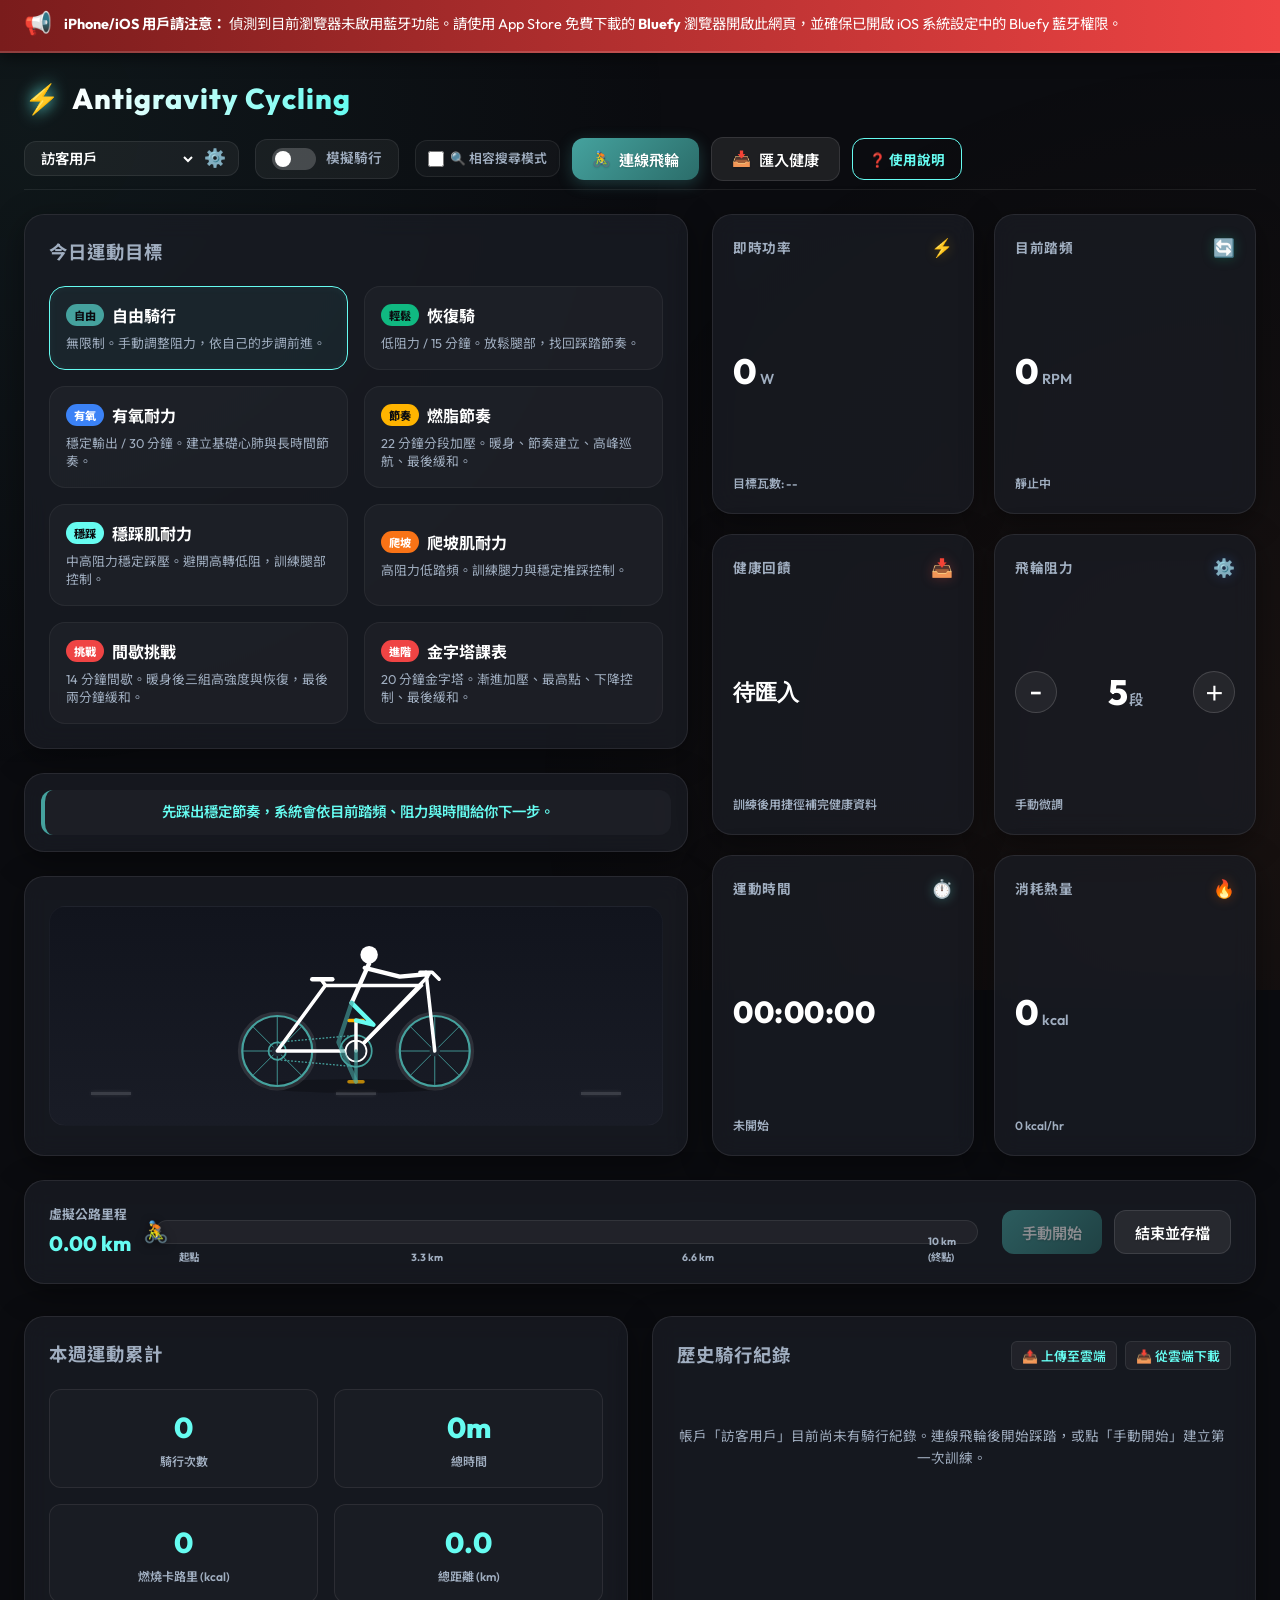
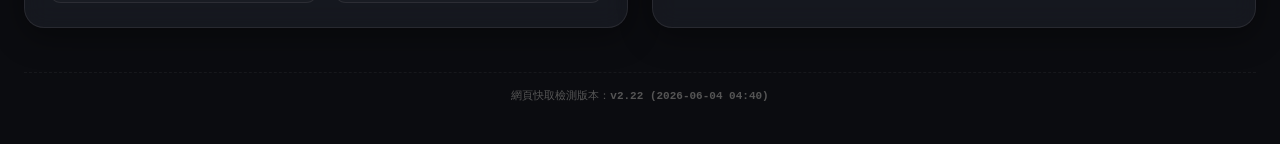
==== index.html @ 82378543 "Improve ride layout and modal navigation" ====
<!DOCTYPE html>
<html lang="zh-TW">
<head>
  <meta charset="UTF-8">
  <meta name="viewport" content="width=device-width, initial-scale=1.0, viewport-fit=cover">
  <title>飛輪騎行訓練儀表板</title>
  <link rel="stylesheet" href="style.css?v=2.22">
  <!-- 載入 Google Fonts 設計字型 -->
  <link rel="preconnect" href="https://fonts.googleapis.com">
  <link rel="preconnect" href="https://fonts.gstatic.com" crossorigin>
  <link href="https://fonts.googleapis.com/css2?family=Outfit:wght@300;400;600;800&family=Noto+Sans+TC:wght@300;400;700;900&display=swap" rel="stylesheet">
</head>
<body>
  <!-- iOS / 非藍牙環境專屬提示橫幅 -->
  <div id="bluetooth-warning-banner" class="warning-banner hidden">
    <span class="warning-icon">📢</span>
    <div class="warning-text">
      <strong>iPhone/iOS 用戶請注意：</strong> 偵測到目前瀏覽器未啟用藍牙功能。請使用 App Store 免費下載的 <strong>Bluefy</strong> 瀏覽器開啟此網頁，並確保已開啟 iOS 系統設定中的 Bluefy 藍牙權限。
    </div>
  </div>

  <div class="app-container">
    <!-- 頂部標頭 -->
    <header class="app-header">
      <div class="brand">
        <span class="logo-icon">⚡</span>
        <h1>Antigravity Cycling</h1>
      </div>

      <!-- 使用者選擇與連線控制 -->
      <div class="controls-panel">
        <!-- 多使用者選單 -->
        <div class="user-switcher-container">
          <select id="user-select" class="select-input">
            <!-- 由 JS 動態渲染 -->
          </select>
          <button id="btn-edit-profile" class="btn-icon-only" title="編輯個人檔案">⚙️</button>
        </div>

        <!-- 模擬器切換開關 -->
        <div class="toggle-container">
          <label class="switch">
            <input type="checkbox" id="demo-mode-toggle">
            <span class="slider round"></span>
          </label>
          <span class="toggle-label">模擬騎行</span>
        </div>

        <!-- 藍牙連線按鈕與相容模式 -->
        <div class="connection-group">
          <!-- 相容搜尋模式核取框 -->
          <div class="compat-toggle-container">
            <input type="checkbox" id="compat-mode-checkbox">
            <label for="compat-mode-checkbox" class="compat-label-text" title="若找不到飛輪，請勾選此項以搜尋所有藍牙裝置">🔍 相容搜尋模式</label>
          </div>

          <button id="btn-connect-bike" class="btn btn-primary">
            <span class="btn-icon">🚴</span>
            <span id="bike-conn-text">連線飛輪</span>
          </button>
          <button id="btn-health-import" class="btn btn-secondary">
            <span class="btn-icon">📥</span>
            <span id="health-import-text">匯入健康</span>
          </button>
          <button id="btn-help-guide" class="btn-icon-only-btn" title="飛輪連線與健康匯入說明">❓ 使用說明</button>
        </div>
      </div>
    </header>

    <!-- 主體內容區 (格狀版面) -->
    <main class="app-main">
      <!-- 左側：目標模式與視覺化 -->
      <section class="left-section">
        <!-- 運動目標/強度選擇 -->
        <div class="card workout-card">
          <h2 class="card-title">今日運動目標</h2>
          <div class="workout-options">
            <button class="workout-btn active" id="mode-free" data-mode="free">
              <div class="mode-header">
                <span class="mode-badge badge-free">自由</span>
                <h3>自由騎行</h3>
              </div>
              <p>無限制。手動調整阻力，依自己的步調前進。</p>
            </button>

            <button class="workout-btn" id="mode-recovery" data-mode="recovery">
              <div class="mode-header">
                <span class="mode-badge badge-easy">輕鬆</span>
                <h3>恢復騎</h3>
              </div>
              <p>低阻力 / 15 分鐘。放鬆腿部，找回踩踏節奏。</p>
            </button>

            <button class="workout-btn" id="mode-endurance" data-mode="endurance">
              <div class="mode-header">
                <span class="mode-badge badge-moderate">有氧</span>
                <h3>有氧耐力</h3>
              </div>
              <p>穩定輸出 / 30 分鐘。建立基礎心肺與長時間節奏。</p>
            </button>

            <button class="workout-btn hidden" id="mode-personalized" data-mode="personalized">
              <div class="mode-header">
                <span class="mode-badge badge-personal">建議</span>
                <h3>下次訓練</h3>
              </div>
              <p id="personalized-mode-desc">健康資料匯入後自動產生。</p>
            </button>

            <button class="workout-btn" id="mode-tempo" data-mode="tempo">
              <div class="mode-header">
                <span class="mode-badge badge-tempo">節奏</span>
                <h3>燃脂節奏</h3>
              </div>
              <p>22 分鐘分段加壓。暖身、節奏建立、高峰巡航、最後緩和。</p>
            </button>

            <button class="workout-btn" id="mode-cadence" data-mode="cadence">
              <div class="mode-header">
                <span class="mode-badge badge-spin">穩踩</span>
                <h3>穩踩肌耐力</h3>
              </div>
              <p>中高阻力穩定踩壓。避開高轉低阻，訓練腿部控制。</p>
            </button>

            <button class="workout-btn" id="mode-climb" data-mode="climb">
              <div class="mode-header">
                <span class="mode-badge badge-climb">爬坡</span>
                <h3>爬坡肌耐力</h3>
              </div>
              <p>高阻力低踏頻。訓練腿力與穩定推踩控制。</p>
            </button>

            <button class="workout-btn" id="mode-interval" data-mode="interval">
              <div class="mode-header">
                <span class="mode-badge badge-hard">挑戰</span>
                <h3>間歇挑戰</h3>
              </div>
              <p>14 分鐘間歇。暖身後三組高強度與恢復，最後兩分鐘緩和。</p>
            </button>

            <button class="workout-btn" id="mode-pyramid" data-mode="pyramid">
              <div class="mode-header">
                <span class="mode-badge badge-hard">進階</span>
                <h3>金字塔課表</h3>
              </div>
              <p>20 分鐘金字塔。漸進加壓、最高點、下降控制、最後緩和。</p>
            </button>
          </div>

          <!-- 分段課表計時面板 (預設隱藏) -->
          <div id="interval-panel" class="interval-panel hidden">
            <div class="interval-status">
              <span class="interval-phase" id="interval-phase">熱身中</span>
              <span class="interval-timer" id="interval-timer">00:00</span>
            </div>
            <div class="progress-bar-container">
              <div class="progress-bar-fill" id="interval-progress"></div>
            </div>
            <div class="interval-next-tip" id="interval-next-tip">下一階段：高強度 (阻力第 10 段) 02:00 後開始</div>
          </div>
        </div>

        <!-- 騎行即時回饋 -->
        <div class="card feedback-card">
          <div class="ride-feedback" id="ride-feedback">
            先踩出穩定節奏，系統會依目前踏頻、阻力與時間給你下一步。
          </div>
        </div>

        <!-- 騎行狀態動畫視覺化 -->
        <div class="card visual-card">
          <div class="visualizer-container">
            <!-- 虛擬路段線條 (會滑動) -->
            <div class="scrolling-road-bg">
              <div class="road-line"></div>
              <div class="road-line"></div>
              <div class="road-line"></div>
              <div class="road-line"></div>
              <div class="road-line"></div>
            </div>

            <!-- 自行車動態 SVG -->
            <div class="cyclist-svg-wrapper">
              <svg viewBox="0 0 320 220" class="cyclist-svg">
                <!-- 自行車陰影 -->
                <ellipse cx="160" cy="190" rx="110" ry="8" fill="rgba(0,0,0,0.25)" />
                
                <!-- 車架細節與鏈條 -->
                <circle cx="70" cy="150" r="10" fill="none" stroke="#45A29E" stroke-width="2" />
                <circle cx="160" cy="150" r="18" fill="none" stroke="#45A29E" stroke-width="2" />
                <line x1="70" y1="140" x2="160" y2="132" stroke="#45A29E" stroke-width="1.5" stroke-dasharray="2,2" />
                <line x1="70" y1="160" x2="160" y2="168" stroke="#45A29E" stroke-width="1.5" stroke-dasharray="2,2" />
                
                <!-- 後輪 (Back Wheel) -->
                <g id="back-wheel" class="svg-wheel">
                  <circle cx="70" cy="150" r="42" fill="none" stroke="rgba(255,255,255,0.1)" stroke-width="6" />
                  <circle cx="70" cy="150" r="40" fill="none" stroke="#45A29E" stroke-width="2.5" />
                  <!-- 輪輻 -->
                  <line x1="70" y1="110" x2="70" y2="190" stroke="#45A29E" stroke-width="1" />
                  <line x1="30" y1="150" x2="110" y2="150" stroke="#45A29E" stroke-width="1" />
                  <line x1="41.7" y1="121.7" x2="98.3" y2="178.3" stroke="#45A29E" stroke-width="1" />
                  <line x1="41.7" y1="178.3" x2="98.3" y2="121.7" stroke="#45A29E" stroke-width="1" />
                  <circle cx="70" cy="150" r="6" fill="#1f2833" />
                </g>

                <!-- 前輪 (Front Wheel) -->
                <g id="front-wheel" class="svg-wheel">
                  <circle cx="250" cy="150" r="42" fill="none" stroke="rgba(255,255,255,0.1)" stroke-width="6" />
                  <circle cx="250" cy="150" r="40" fill="none" stroke="#45A29E" stroke-width="2.5" />
                  <!-- 輪輻 -->
                  <line x1="250" y1="110" x2="250" y2="190" stroke="#45A29E" stroke-width="1" />
                  <line x1="210" y1="150" x2="290" y2="150" stroke="#45A29E" stroke-width="1" />
                  <line x1="221.7" y1="121.7" x2="278.3" y2="178.3" stroke="#45A29E" stroke-width="1" />
                  <line x1="221.7" y1="178.3" x2="278.3" y2="121.7" stroke="#45A29E" stroke-width="1" />
                  <circle cx="250" cy="150" r="6" fill="#1f2833" />
                </g>

                <!-- 車架主體 (Tubes) -->
                <g stroke="#ffffff" stroke-width="4" stroke-linecap="round" stroke-linejoin="round" fill="none">
                  <path d="M 70,150 L 125,75 L 235,75 L 160,150 Z" />
                  <path d="M 125,75 L 120,68" />
                  <path d="M 160,150 L 242,65" />
                  <path d="M 250,150 L 240,60" />
                  <path d="M 233,60 L 247,60 L 255,68" />
                </g>
                <path d="M 110,68 L 133,68" stroke="#ffffff" stroke-width="5" stroke-linecap="round" fill="none" />

                <!-- 曲柄與踏板 (Crank & Pedals) -->
                <g id="crankset">
                  <circle cx="160" cy="150" r="12" fill="#1f2833" stroke="#ffffff" stroke-width="2" />
                  <line x1="160" y1="150" x2="160" y2="115" stroke="#ffffff" stroke-width="4" stroke-linecap="round" />
                  <line x1="152" y1="115" x2="168" y2="115" stroke="#ffb400" stroke-width="4" stroke-linecap="round" />
                  <line x1="160" y1="150" x2="160" y2="185" stroke="#45A29E" stroke-width="4" stroke-linecap="round" opacity="0.7" />
                  <line x1="152" y1="185" x2="168" y2="185" stroke="#ffb400" stroke-width="4" stroke-linecap="round" opacity="0.7" />
                </g>

                <!-- 騎乘者骨架 -->
                <g id="cyclist-body" stroke="#ffffff" stroke-width="5" stroke-linecap="round" stroke-linejoin="round" fill="none">
                  <circle cx="175" cy="40" r="10" fill="#ffffff" stroke="none" />
                  <path d="M 175,50 L 155,95" />
                  <path d="M 170,55 L 210,65 L 243,62" />
                  <path id="leg-right" d="M 155,95 L 180,120 L 160,115" stroke="#66fcf1" />
                  <path id="leg-left" d="M 155,95 L 140,140 L 160,185" stroke="#45a29e" opacity="0.6" />
                </g>
              </svg>
            </div>
          </div>
        </div>
      </section>

      <!-- 右側：六宮格數據看版 -->
      <section class="right-section dashboard-grid">
        <!-- 功率 Card -->
        <div class="card metric-card" id="card-power">
          <div class="metric-header">
            <span class="metric-title">即時功率</span>
            <span class="metric-icon text-yellow">⚡</span>
          </div>
          <div class="metric-value-container">
            <span class="metric-value" id="val-power">0</span>
            <span class="metric-unit">W</span>
          </div>
          <div class="metric-footer">
            <span class="metric-trend" id="target-power-zone">目標瓦數: --</span>
          </div>
        </div>

        <!-- 踏頻 Card -->
        <div class="card metric-card" id="card-cadence">
          <div class="metric-header">
            <span class="metric-title">目前踏頻</span>
            <span class="metric-icon text-green">🔄</span>
          </div>
          <div class="metric-value-container">
            <span class="metric-value" id="val-cadence">0</span>
            <span class="metric-unit">RPM</span>
          </div>
          <div class="metric-footer">
            <span class="metric-trend" id="cadence-status">靜止中</span>
          </div>
        </div>

        <!-- 健康匯入 Card -->
        <div class="card metric-card" id="card-hr">
          <div class="metric-header">
            <span class="metric-title">健康回饋</span>
            <span class="metric-icon text-red">📥</span>
          </div>
          <div class="metric-value-container">
            <span class="metric-value metric-value-compact" id="val-hr">待匯入</span>
            <span class="metric-unit"></span>
          </div>
          <div class="metric-footer">
            <span class="metric-trend" id="hr-zone">訓練後用捷徑補完健康資料</span>
          </div>
        </div>

        <!-- 阻力強度 Card -->
        <div class="card metric-card" id="card-resistance">
          <div class="metric-header">
            <span class="metric-title">飛輪阻力</span>
            <span class="metric-icon text-blue">⚙️</span>
          </div>
          <div class="metric-value-container resistance-control-layout">
            <button class="btn-adjust" id="btn-res-dec">−</button>
            <div class="res-display">
              <span class="metric-value" id="val-resistance">0</span>
              <span class="metric-unit">段</span>
            </div>
            <button class="btn-adjust" id="btn-res-inc">＋</button>
          </div>
          <div class="metric-footer">
            <span class="metric-trend" id="res-range">手動微調</span>
          </div>
        </div>

        <!-- 運動時間 Card -->
        <div class="card metric-card" id="card-time">
          <div class="metric-header">
            <span class="metric-title">運動時間</span>
            <span class="metric-icon text-teal">⏱️</span>
          </div>
          <div class="metric-value-container">
            <span class="metric-value text-timer" id="val-time">00:00:00</span>
          </div>
          <div class="metric-footer">
            <span class="metric-trend" id="val-state-text">未開始</span>
          </div>
        </div>

        <!-- 卡路里 Card -->
        <div class="card metric-card" id="card-calories">
          <div class="metric-header">
            <span class="metric-title">消耗熱量</span>
            <span class="metric-icon text-orange">🔥</span>
          </div>
          <div class="metric-value-container">
            <span class="metric-value" id="val-calories">0</span>
            <span class="metric-unit">kcal</span>
          </div>
          <div class="metric-footer">
            <span class="metric-trend" id="calorie-rate">0 kcal/hr</span>
          </div>
        </div>
      </section>
    </main>

    <!-- 底部：虛擬路段進度條 -->
    <footer class="app-footer card">
      <div class="footer-left">
        <span class="footer-title">虛擬公路里程</span>
        <div class="distance-badge"><span id="val-distance">0.00</span> km</div>
      </div>
      <div class="virtual-road-bar-container">
        <div class="virtual-road-fill" id="road-progress" style="width: 0%"></div>
        <div class="virtual-rider-avatar" id="road-avatar" style="left: 0%">🚴</div>
        <div class="milestone ms-start">起點</div>
        <div class="milestone ms-mid-1" style="left: 33%">3.3 km</div>
        <div class="milestone ms-mid-2" style="left: 66%">6.6 km</div>
        <div class="milestone ms-end">10 km (終點)</div>
      </div>
      <div class="footer-controls">
        <button id="btn-play-pause" class="btn btn-primary" disabled>手動開始</button>
        <button id="btn-reset" class="btn btn-secondary">結束並存檔</button>
      </div>
    </footer>

    <!-- 歷史紀錄與運動建議區塊 -->
    <section class="history-section">
      <!-- 本週累計面板 -->
      <div class="card weekly-stats-card">
        <h2 class="card-title">本週運動累計</h2>
        <div class="weekly-stats-grid">
          <div class="weekly-stat-item">
            <span class="weekly-stat-val" id="weekly-count">0</span>
            <span class="weekly-stat-lbl">騎行次數</span>
          </div>
          <div class="weekly-stat-item">
            <span class="weekly-stat-val" id="weekly-time">0m</span>
            <span class="weekly-stat-lbl">總時間</span>
          </div>
          <div class="weekly-stat-item">
            <span class="weekly-stat-val" id="weekly-calories">0</span>
            <span class="weekly-stat-lbl">燃燒卡路里 (kcal)</span>
          </div>
          <div class="weekly-stat-item">
            <span class="weekly-stat-val" id="weekly-distance">0.0</span>
            <span class="weekly-stat-lbl">總距離 (km)</span>
          </div>
        </div>
      </div>

      <!-- 歷史紀錄列表 -->
      <div class="card history-list-card">
        <div class="card-header-with-actions">
          <h2 class="card-title">歷史騎行紀錄</h2>
          <div class="history-actions">
            <button id="btn-export-history" class="btn-link" type="button">📤 上傳至雲端</button>
            <button id="btn-import-history" class="btn-link" type="button">📥 從雲端下載</button>
            <span id="sync-code-display" class="sync-code-badge" title="點擊修改同步碼" style="display: none;"></span>
          </div>
        </div>
        <div class="history-list-container">
          <ul id="history-list" class="history-list">
            <li class="no-records">尚未有騎行紀錄，連線飛輪後開始踩踏，或點「手動開始」建立第一次訓練。</li>
          </ul>
        </div>
      </div>
    </section>
    
    <!-- 快取版本檢測標籤 -->
    <div style="text-align:center; padding:15px; font-size:11px; color:#555; font-family:monospace; border-top:1px dashed rgba(255,255,255,0.05); margin-top:20px;">
      網頁快取檢測版本：<strong>v2.22 (2026-06-04 04:40)</strong>
    </div>
  </div>

  <!-- === 彈出式視窗 (Modals) === -->

  <!-- Modal A: 個人檔案編輯與新增 -->
  <div id="modal-profile" class="modal-overlay hidden">
    <div class="modal-card">
      <div class="modal-topbar">
        <button class="modal-back-btn" type="button" data-close-modal="modal-profile">← 返回</button>
      </div>
      <h3 class="modal-title" id="profile-modal-title">設定個人檔案</h3>
      <div class="modal-body">
        <form id="form-profile" class="form-layout">
          <input type="hidden" id="profile-id">
          
          <div class="form-group">
            <label for="profile-name">姓名 / 暱稱</label>
            <input type="text" id="profile-name" required placeholder="例如：爸爸、小明">
          </div>

          <div class="form-row">
            <div class="form-group">
              <label for="profile-age">年齡 (歲)</label>
              <input type="number" id="profile-age" min="1" max="120" required value="30">
            </div>
            <div class="form-group">
              <label for="profile-weight">體重 (kg)</label>
              <input type="number" id="profile-weight" min="10" max="250" required value="70">
            </div>
          </div>

          <div class="form-group">
            <label>性別 (用於訓練強度與熱量估算)</label>
            <div class="radio-group">
              <label class="radio-label">
                <input type="radio" name="profile-gender" value="male" checked> 男生
              </label>
              <label class="radio-label">
                <input type="radio" name="profile-gender" value="female"> 女生
              </label>
            </div>
          </div>
        </form>
      </div>
      <div class="modal-footer">
        <button id="btn-delete-profile" class="btn btn-danger hidden">刪除此檔案</button>
        <div class="modal-footer-actions">
          <button id="btn-cancel-profile" class="btn btn-secondary">返回</button>
          <button id="btn-save-profile" class="btn btn-primary" type="submit" form="form-profile">儲存</button>
        </div>
      </div>
    </div>
  </div>

  <!-- Modal B: 運動結算報告與智慧建議 -->
  <div id="modal-summary" class="modal-overlay hidden">
    <div class="modal-card modal-summary-card">
      <div class="modal-topbar">
        <button class="modal-back-btn" type="button" data-close-modal="modal-summary">← 返回</button>
      </div>
      <div class="summary-success-badge">🎉 騎行完成！</div>
      <h3 class="modal-title text-center">今日運動結算報告</h3>
      
      <div class="modal-body">
        <div class="summary-stats-grid">
          <div class="summary-stat-item">
            <span class="summary-lbl">總騎行時間</span>
            <span class="summary-val" id="sum-time">00:00:00</span>
          </div>
          <div class="summary-stat-item">
            <span class="summary-lbl">總消耗熱量</span>
            <span class="summary-val text-orange" id="sum-calories">0 kcal</span>
          </div>
          <div class="summary-stat-item">
            <span class="summary-lbl">累積騎行里程</span>
            <span class="summary-val text-teal" id="sum-distance">0.00 km</span>
          </div>
          <div class="summary-stat-item">
            <span class="summary-lbl">平均 / 最大功率</span>
            <span class="summary-val text-yellow" id="sum-power">0 / 0 W</span>
          </div>
          <div class="summary-stat-item">
            <span class="summary-lbl">平均踏頻</span>
            <span class="summary-val text-green" id="sum-cadence">0 RPM</span>
          </div>
          <div class="summary-stat-item">
            <span class="summary-lbl">健康匯入</span>
            <span class="summary-val text-red" id="sum-hr">0 / 0 BPM</span>
          </div>
        </div>

        <div class="health-import-panel" id="health-import-panel">
          <div>
            <strong>訓練後補完健康資料</strong>
            <p>跑 iPhone 捷徑或手動輸入 Apple 健康摘要，系統會更新這筆訓練回饋。</p>
          </div>
          <button id="btn-health-import-summary" class="btn btn-secondary" type="button">匯入健康資料</button>
        </div>

        <div class="analysis-report-container">
          <h4>💡 Antigravity 專屬運動建議與分析</h4>
          <div class="analysis-feedback-bubble">
            <p id="analysis-text-loading">正在為您產生本次騎行的分析回饋報告...</p>
            <div class="advice-sections" id="analysis-report-content">
              <!-- JS 動態插入 -->
            </div>
          </div>
        </div>
      </div>

      <div class="modal-footer justify-center">
        <button id="btn-close-summary" class="btn btn-primary">返回主畫面</button>
      </div>
    </div>
  </div>

  <!-- Modal C: 健康資料匯入 -->
  <div id="modal-health-import" class="modal-overlay hidden">
    <div class="modal-card modal-health-card">
      <div class="modal-topbar">
        <button class="modal-back-btn" type="button" data-close-modal="modal-health-import">← 返回</button>
      </div>
      <h3 class="modal-title">訓練後健康資料匯入</h3>
      <div class="modal-body">
        <form id="form-health-import" class="form-layout">
          <input type="hidden" id="health-target-record-id">

          <div class="import-mode-box">
            <strong>最快方式</strong>
            <p>手機騎行：捷徑開網址後會自動匯入。平板騎行：把手機產生的整段網址貼到下面匯入碼，或 AirDrop 到平板開啟。</p>
          </div>

          <div class="form-row">
            <div class="form-group">
              <label for="health-avg-hr">平均心率 BPM</label>
              <input type="number" id="health-avg-hr" min="40" max="220" placeholder="例如 138">
            </div>
            <div class="form-group">
              <label for="health-max-hr">最高心率 BPM</label>
              <input type="number" id="health-max-hr" min="40" max="230" placeholder="例如 168">
            </div>
          </div>

          <div class="form-row">
            <div class="form-group">
              <label for="health-active-kcal">Apple Watch 主動熱量</label>
              <input type="number" id="health-active-kcal" min="0" max="3000" placeholder="例如 240">
            </div>
            <div class="form-group">
              <label for="health-exercise-min">運動分鐘</label>
              <input type="number" id="health-exercise-min" min="0" max="300" placeholder="例如 32">
            </div>
          </div>

          <div class="form-group">
            <label for="health-rpe">主觀疲勞 RPE (1-10)</label>
            <input type="number" id="health-rpe" min="1" max="10" placeholder="例如 7">
          </div>

          <div class="form-group">
            <label for="health-note">備註</label>
            <textarea id="health-note" rows="2" placeholder="例如：後段腿酸、呼吸可控、阻力略高"></textarea>
          </div>

          <div class="form-group">
            <label for="health-import-code">貼上捷徑匯入碼或 JSON (可選)</label>
            <textarea id="health-import-code" rows="3" placeholder='例如 {"avgHr":138,"maxHr":168,"activeKcal":240,"exerciseMin":32,"rpe":7}'></textarea>
          </div>
        </form>
        <div id="health-import-feedback" class="modal-feedback-msg error hidden"></div>
      </div>
      <div class="modal-footer">
        <button id="btn-cancel-health-import" class="btn btn-secondary">返回</button>
        <div class="modal-footer-actions">
          <button id="btn-parse-health-code" class="btn btn-secondary" type="button">解析匯入碼</button>
          <button id="btn-save-health-import" class="btn btn-primary" type="submit" form="form-health-import">套用到訓練</button>
        </div>
      </div>
    </div>
  </div>

  <!-- Modal D: 雲端同步碼輸入 -->
  <div id="modal-sync-code" class="modal-overlay hidden">
    <div class="modal-card">
      <div class="modal-topbar">
        <button class="modal-back-btn" type="button" data-close-modal="modal-sync-code">← 返回</button>
      </div>
      <h3 class="modal-title" id="sync-modal-title">輸入雲端同步碼</h3>
      <div class="modal-body">
        <form id="form-sync-code" class="form-layout">
          <div class="import-mode-box">
            <strong>雲端下載</strong>
            <p id="sync-modal-help">請輸入另一台設備上傳時產生的 6 位數同步碼。</p>
          </div>
          <div class="form-group">
            <label for="sync-code-input">6 位數同步碼</label>
            <input type="number" id="sync-code-input" inputmode="numeric" pattern="[0-9]*" min="100000" max="999999" placeholder="例如 513514" required>
          </div>
        </form>
      </div>
      <div class="modal-footer">
        <button id="btn-cancel-sync-code" class="btn btn-secondary" type="button">返回</button>
        <button id="btn-submit-sync-code" class="btn btn-primary" type="submit" form="form-sync-code">開始下載</button>
      </div>
    </div>
  </div>

  <!-- Modal D: 連線說明引導彈窗 (Troubleshooting Guide) -->
  <div id="modal-guide" class="modal-overlay hidden">
    <div class="modal-card modal-guide-card">
      <div class="modal-topbar">
        <button class="modal-back-btn" type="button" data-close-modal="modal-guide">← 返回</button>
      </div>
      <h3 class="modal-title">飛輪連線與健康匯入說明</h3>
      <div class="modal-body scrollable-modal-body">
        
        <div class="guide-section">
          <h4>⚠️ 為什麼我完全搜尋不到任何藍牙裝置？</h4>
          <ol>
            <li>
              <strong>iOS 系統 Bluefy 權限未開啟（最常見）</strong>：<br>
              請至 iPhone 的<strong>「設定」</strong> ➔ 往下捲動找到 <strong>「Bluefy」</strong> ➔ 確認<strong>「藍牙」權限已開啟（綠色）</strong>。如果沒開啟，瀏覽器會完全被限制掃描。
            </li>
            <li>
              <strong>飛輪正被其他軟體佔用</strong>：<br>
              藍牙設備一次只能連接一個主機。如果您的飛輪已經跟原廠 App、Zwift、或其他手機連上了，請先將它們中斷或強制關閉那些 App。
            </li>
            <li>
              <strong>使用「相容搜尋模式」</strong>：<br>
              部分飛輪沒有在廣播包中寫明其標準運動服務 UUID。<strong>勾選右上角「🔍 相容搜尋模式」</strong>，App 會改用「搜尋全部設備」的方式，您可以從清單中手動挑選飛輪。
            </li>
          </ol>
        </div>

        <hr class="guide-divider">

        <div class="guide-section">
          <h4>訓練後健康資料匯入</h4>
          <p>本網頁不做訓練中的手錶即時讀取。訓練後用 iPhone 捷徑或手動輸入 Apple 健康摘要，補完分析：</p>
          <ol>
            <li>跑完後在 Apple Fitness / 健康 App 看本次運動摘要。</li>
            <li>點「匯入健康」，輸入平均心率、最高心率、主動熱量、運動分鐘、RPE。</li>
            <li>系統會把健康資料合併到最新訓練紀錄，更新回饋與下次課表建議。</li>
          </ol>
        </div>

        <hr class="guide-divider">

        <div class="guide-section">
          <h4>iPhone 捷徑自動化設定 (推薦)</h4>
          <p>請使用 <strong>飛輪健康匯入_自動抓取版_v7_最近12小時.shortcut</strong>。該捷徑會讀取 Apple 健康最近 12 小時自行車資料，並產生匯入網址。</p>
          <ul>
            <li><strong>一鍵執行</strong>：在 iPhone 上執行「飛輪健康匯入_自動抓取版_v7_最近12小時」。</li>
            <li><strong>自動讀取</strong>：自動撈取最近 12 小時「自行車」相關健康資料。</li>
            <li><strong>手動自評</strong>：僅需輸入疲勞感 RPE (1-10) 與備忘筆記。</li>
            <li><strong>複製與啟動</strong>：捷徑會自動將包含數據的網址複製到剪貼簿，並開啟 <strong>BLE Link</strong> App。</li>
            <li><strong>網頁匯入</strong>：在 BLE Link 中點擊「匯入健康資料」，貼上後點擊「解析匯入碼」➡️「套用到訓練」即可完成補完！</li>
          </ul>
        </div>

        <hr class="guide-divider">

        <div class="guide-section">
          <h4>平板騎行時怎麼匯入？</h4>
          <p>目前資料存在當下瀏覽器。平板騎行的紀錄在平板，手機跑捷徑只會更新手機，不會更新平板。</p>
          <ol>
            <li>推薦：手機捷徑產生匯入網址後，用 AirDrop / 通用剪貼簿 / 訊息傳到平板。</li>
            <li>在平板打開該網址，或在平板點「匯入健康」後貼上整段網址，再按「解析匯入碼」。</li>
            <li>若要真正同帳號同步，需要之後加雲端資料庫，例如 Firebase / Supabase；現在版本沒有雲端同步。</li>
          </ol>
        </div>
      </div>
      <div class="modal-footer justify-center">
        <button id="btn-close-guide" class="btn btn-primary">返回主畫面</button>
      </div>
    </div>
  </div>

  <!-- 用於載入核心 JS 的程式 -->
  <script src="app.js?v=2.22-layout-back"></script>
</body>
</html>
---- style.css ----
/* === 全域變數與重設 === */
:root {
  --bg-main: #0b0c10;
  --bg-card: rgba(26, 28, 36, 0.75);
  --bg-card-hover: rgba(35, 38, 48, 0.85);
  --border-card: rgba(255, 255, 255, 0.08);
  --text-primary: #ffffff;
  --text-secondary: #a0aec0;
  
  /* 運動發光主題色 */
  --color-cyan: #66fcf1;
  --color-teal: #45a29e;
  --color-green: #10b981;
  --color-blue: #3b82f6;
  --color-yellow: #ffb400;
  --color-orange: #f97316;
  --color-red: #ef4444;
  --color-purple: #8b5cf6;

  /* 動態控制變數 (由 JS 寫入控制) */
  --wheel-speed: 0s;  /* 輪子轉速 (秒數，0s 代表不轉) */
  --crank-speed: 0s;  /* 腳踏曲柄轉速 (秒數，0s 代表不轉) */
  --road-speed: 0s;   /* 道路線條飛逝速度 (秒數) */
}

* {
  margin: 0;
  padding: 0;
  box-sizing: border-box;
}

body {
  font-family: 'Outfit', 'Noto Sans TC', sans-serif;
  background-color: var(--bg-main);
  color: var(--text-primary);
  min-height: 100vh;
  overflow-x: hidden;
  line-height: 1.5;
  
  /* iOS 底部 Home Bar 避讓 */
  padding-bottom: env(safe-area-inset-bottom);
}

/* 漸層動態背景 */
body::before {
  content: "";
  position: fixed;
  top: -10%;
  left: -10%;
  width: 120%;
  height: 120%;
  background: radial-gradient(circle at 10% 20%, rgba(69, 162, 158, 0.08) 0%, transparent 40%),
              radial-gradient(circle at 90% 80%, rgba(249, 115, 22, 0.06) 0%, transparent 45%);
  z-index: -1;
  pointer-events: none;
}

/* === iOS / 瀏覽器警告橫幅 === */
.warning-banner {
  background: linear-gradient(to right, #7a1c1c, var(--color-red));
  border-bottom: 2px solid rgba(255, 255, 255, 0.15);
  color: var(--text-primary);
  padding: 12px 24px;
  display: flex;
  align-items: center;
  gap: 12px;
  font-size: 0.9rem;
  line-height: 1.4;
  z-index: 2000;
  position: relative;
  box-shadow: 0 4px 15px rgba(0,0,0,0.5);
  /* iOS 劉海/動態島避讓 */
  padding-top: calc(env(safe-area-inset-top) + 8px);
}

.warning-icon {
  font-size: 1.4rem;
}

.warning-banner.hidden {
  display: none !important;
}

/* 主容器 */
.app-container {
  max-width: 1400px;
  margin: 0 auto;
  padding: 24px;
  display: flex;
  flex-direction: column;
  gap: 24px;
  min-height: 100vh;
}

/* === Header === */
.app-header {
  display: flex;
  justify-content: space-between;
  align-items: center;
  flex-wrap: wrap;
  gap: 16px;
  padding-bottom: 8px;
  border-bottom: 1px solid var(--border-card);
}

.brand {
  display: flex;
  align-items: center;
  gap: 12px;
}

.brand h1 {
  font-size: 1.8rem;
  font-weight: 800;
  letter-spacing: 1px;
  background: linear-gradient(to right, #ffffff, var(--color-cyan));
  -webkit-background-clip: text;
  -webkit-text-fill-color: transparent;
}

.logo-icon {
  font-size: 1.8rem;
  filter: drop-shadow(0 0 8px var(--color-cyan));
}

/* 控制面板與按鈕 */
.controls-panel {
  display: flex;
  align-items: center;
  gap: 16px;
  flex-wrap: wrap;
}

/* 多使用者下拉選單 */
.user-switcher-container {
  display: flex;
  align-items: center;
  gap: 8px;
  background: rgba(255, 255, 255, 0.05);
  border: 1px solid var(--border-card);
  padding: 6px 12px;
  border-radius: 12px;
}

.select-input {
  background: transparent;
  color: white;
  border: none;
  font-family: inherit;
  font-size: 0.9rem;
  font-weight: 600;
  outline: none;
  cursor: pointer;
  padding-right: 8px;
}

.select-input option {
  background-color: #1a1c24;
  color: white;
}

.btn-icon-only {
  background: transparent;
  border: none;
  font-size: 1.1rem;
  cursor: pointer;
  transition: transform 0.2s ease;
  outline: none;
}

.btn-icon-only:hover {
  transform: scale(1.15);
}

/* 連線控制群組與相容模式 */
.connection-group {
  display: flex;
  align-items: center;
  gap: 12px;
  flex-wrap: wrap;
}

.compat-toggle-container {
  display: flex;
  align-items: center;
  gap: 6px;
  background: rgba(255,255,255,0.03);
  border: 1px solid var(--border-card);
  padding: 8px 12px;
  border-radius: 12px;
  cursor: pointer;
  transition: all 0.2s ease;
}

.compat-toggle-container:hover {
  border-color: rgba(255,255,255,0.15);
}

.compat-toggle-container input[type="checkbox"] {
  accent-color: var(--color-cyan);
  width: 16px;
  height: 16px;
  cursor: pointer;
}

.compat-label-text {
  font-size: 0.8rem;
  font-weight: 600;
  color: var(--text-secondary);
  cursor: pointer;
}

.btn-icon-only-btn {
  background: transparent;
  border: 1px solid var(--color-cyan);
  color: var(--color-cyan);
  font-family: inherit;
  font-size: 0.85rem;
  font-weight: 700;
  padding: 10px 16px;
  border-radius: 12px;
  cursor: pointer;
  transition: all 0.2s ease;
}

.btn-icon-only-btn:hover {
  background: rgba(102, 252, 241, 0.1);
  transform: translateY(-1px);
  box-shadow: 0 0 10px rgba(102, 252, 241, 0.2);
}

.btn {
  font-family: inherit;
  font-size: 0.95rem;
  font-weight: 600;
  padding: 10px 20px;
  border-radius: 12px;
  border: none;
  cursor: pointer;
  display: flex;
  align-items: center;
  gap: 8px;
  transition: all 0.3s cubic-bezier(0.4, 0, 0.2, 1);
  text-shadow: 0 1px 2px rgba(0,0,0,0.2);
}

.btn-primary {
  background: linear-gradient(135deg, var(--color-teal), #2b6d6a);
  color: var(--text-primary);
  box-shadow: 0 4px 15px rgba(69, 162, 158, 0.3);
}

.btn-primary:hover:not(:disabled) {
  background: linear-gradient(135deg, var(--color-cyan), var(--color-teal));
  transform: translateY(-2px);
  box-shadow: 0 6px 20px rgba(102, 252, 241, 0.4);
}

.btn-secondary {
  background: rgba(255, 255, 255, 0.08);
  color: var(--text-primary);
  border: 1px solid rgba(255, 255, 255, 0.1);
}

.btn-secondary:hover:not(:disabled) {
  background: rgba(255, 255, 255, 0.15);
  transform: translateY(-2px);
}

.btn-danger {
  background: linear-gradient(135deg, #a71d1d, #7a1c1c);
  color: var(--text-primary);
}

.btn-danger:hover {
  background: linear-gradient(135deg, var(--color-red), #a71d1d);
  transform: translateY(-2px);
}

.btn:disabled {
  opacity: 0.5;
  cursor: not-allowed;
  transform: none !important;
  box-shadow: none !important;
}

/* 模擬器 Switch 開關 */
.toggle-container {
  display: flex;
  align-items: center;
  gap: 10px;
  background: rgba(255, 255, 255, 0.05);
  padding: 8px 16px;
  border-radius: 12px;
  border: 1px solid var(--border-card);
}

.toggle-label {
  font-size: 0.85rem;
  font-weight: 600;
  color: var(--text-secondary);
}

.switch {
  position: relative;
  display: inline-block;
  width: 44px;
  height: 22px;
}

.switch input {
  opacity: 0;
  width: 0;
  height: 0;
}

.switch .slider {
  position: absolute;
  cursor: pointer;
  top: 0; left: 0; right: 0; bottom: 0;
  background-color: rgba(255,255,255,0.2);
  transition: .4s;
}

.switch .slider:before {
  position: absolute;
  content: "";
  height: 16px;
  width: 16px;
  left: 3px;
  bottom: 3px;
  background-color: white;
  transition: .4s;
}

input:checked + .slider {
  background-color: var(--color-cyan);
}

input:checked + .slider:before {
  transform: translateX(22px);
}

.slider.round {
  border-radius: 34px;
}

.slider.round:before {
  border-radius: 50%;
}

/* === 卡片模組 === */
.card {
  background: var(--bg-card);
  backdrop-filter: blur(12px);
  -webkit-backdrop-filter: blur(12px);
  border: 1px solid var(--border-card);
  border-radius: 20px;
  padding: 24px;
  box-shadow: 0 8px 32px 0 rgba(0, 0, 0, 0.4);
  transition: border-color 0.3s ease;
}

.card-title {
  font-size: 1.15rem;
  font-weight: 700;
  margin-bottom: 20px;
  color: var(--text-secondary);
  text-transform: uppercase;
  letter-spacing: 1px;
}

/* === 主體 Layout === */
.app-main {
  display: grid;
  grid-template-columns: 1.1fr 0.9fr;
  gap: 24px;
  min-width: 0;
}

.left-section {
  display: flex;
  flex-direction: column;
  gap: 24px;
  min-width: 0;
}

.right-section {
  display: flex;
  flex-direction: column;
  gap: 24px;
  min-width: 0;
}

/* === 目標模式與選擇 === */
.workout-options {
  display: grid;
  grid-template-columns: 1fr 1fr;
  gap: 16px;
}

.workout-btn {
  background: rgba(255, 255, 255, 0.03);
  border: 1px solid rgba(255, 255, 255, 0.05);
  border-radius: 16px;
  padding: 16px;
  text-align: left;
  cursor: pointer;
  font-family: inherit;
  color: var(--text-primary);
  transition: all 0.3s cubic-bezier(0.4, 0, 0.2, 1);
}

.workout-btn:hover {
  background: rgba(255, 255, 255, 0.06);
  border-color: rgba(255, 255, 255, 0.12);
  transform: translateY(-2px);
}

.workout-btn.active {
  background: rgba(102, 252, 241, 0.05);
  border-color: var(--color-cyan);
  box-shadow: inset 0 0 10px rgba(102, 252, 241, 0.05);
}

.mode-header {
  display: flex;
  align-items: center;
  gap: 8px;
  margin-bottom: 8px;
}

.mode-header h3 {
  font-size: 1rem;
  font-weight: 700;
}

.mode-badge {
  font-size: 0.7rem;
  font-weight: 800;
  padding: 3px 8px;
  border-radius: 20px;
  text-transform: uppercase;
}

.badge-free { background-color: var(--color-teal); color: var(--bg-main); }
.badge-easy { background-color: var(--color-green); color: var(--bg-main); }
.badge-moderate { background-color: var(--color-blue); color: var(--text-primary); }
.badge-hard { background-color: var(--color-red); color: var(--text-primary); }
.badge-tempo { background-color: var(--color-yellow); color: var(--bg-main); }
.badge-spin { background-color: var(--color-cyan); color: var(--bg-main); }
.badge-climb { background-color: var(--color-orange); color: var(--text-primary); }
.badge-personal { background-color: var(--color-purple); color: var(--text-primary); }

.workout-btn p {
  font-size: 0.8rem;
  color: var(--text-secondary);
  line-height: 1.4;
}

.workout-btn.hidden {
  display: none;
}

/* 間歇計時面板 */
.interval-panel {
  margin-top: 20px;
  padding: 16px;
  background: rgba(255, 255, 255, 0.02);
  border: 1px dashed var(--border-card);
  border-radius: 16px;
  transition: all 0.4s ease;
}

.interval-panel.hidden {
  display: none;
}

.interval-status {
  display: flex;
  justify-content: space-between;
  align-items: center;
  margin-bottom: 12px;
}

.interval-phase {
  font-size: 1.1rem;
  font-weight: 800;
  letter-spacing: 0.5px;
  color: var(--color-yellow);
}

.interval-timer {
  font-family: 'Outfit', monospace;
  font-size: 1.5rem;
  font-weight: 800;
  color: var(--text-primary);
}

.progress-bar-container {
  height: 8px;
  background: rgba(255,255,255,0.08);
  border-radius: 4px;
  overflow: hidden;
  margin-bottom: 12px;
}

.progress-bar-fill {
  height: 100%;
  width: 0%;
  background: linear-gradient(to right, var(--color-teal), var(--color-yellow));
  border-radius: 4px;
  transition: width 0.3s linear;
}

.interval-next-tip {
  font-size: 0.8rem;
  color: var(--text-secondary);
}

/* === 騎行狀態動畫視覺化 === */
.visual-card {
  flex-grow: 1;
  display: flex;
  flex-direction: column;
  justify-content: center;
  min-height: 280px;
}

.feedback-card {
  padding: 16px;
}

.feedback-card .ride-feedback {
  margin-top: 0;
}

.visualizer-container {
  position: relative;
  height: 220px;
  background: linear-gradient(to bottom, #11141d, #191c26);
  border-radius: 16px;
  overflow: hidden;
  display: flex;
  justify-content: center;
  align-items: center;
  border: 1px solid rgba(255,255,255,0.03);
}

/* 飛逝道路背景 */
.scrolling-road-bg {
  position: absolute;
  bottom: 30px;
  width: 200%;
  display: flex;
  justify-content: space-around;
}

.road-line {
  width: 40px;
  height: 3px;
  background-color: rgba(255,255,255,0.15);
  box-shadow: 0 0 4px rgba(255,255,255,0.1);
  animation: moveRoad var(--road-speed) linear infinite;
}

@keyframes moveRoad {
  from { transform: translateX(100px); }
  to { transform: translateX(-300px); }
}

.cyclist-svg-wrapper {
  width: 280px;
  height: 100%;
  display: flex;
  align-items: center;
  justify-content: center;
  z-index: 2;
}

.cyclist-svg {
  width: 100%;
  height: 100%;
}

/* SVG 旋轉控制 */
#back-wheel {
  transform-origin: 70px 150px;
  animation: spin var(--wheel-speed) linear infinite;
}

#front-wheel {
  transform-origin: 250px 150px;
  animation: spin var(--wheel-speed) linear infinite;
}

#crankset {
  transform-origin: 160px 150px;
  animation: spin var(--crank-speed) linear infinite;
}

@keyframes spin {
  from { transform: rotate(0deg); }
  to { transform: rotate(360deg); }
}

/* 即時回饋導引語 */
.ride-feedback {
  margin-top: 16px;
  background: rgba(255, 255, 255, 0.03);
  border-radius: 12px;
  padding: 12px;
  text-align: center;
  font-size: 0.9rem;
  font-weight: 600;
  color: var(--color-cyan);
  border-left: 4px solid var(--color-teal);
}

/* === 六宮格數據卡片 === */
.dashboard-grid {
  display: grid;
  grid-template-columns: repeat(2, 1fr);
  gap: 20px;
  min-width: 0;
}

.metric-card {
  display: flex;
  flex-direction: column;
  justify-content: space-between;
  padding: 20px;
  min-height: 135px;
}

.metric-card:hover {
  border-color: rgba(255, 255, 255, 0.15);
  background: var(--bg-card-hover);
}

.metric-header {
  display: flex;
  justify-content: space-between;
  align-items: center;
}

.metric-title {
  font-size: 0.85rem;
  font-weight: 700;
  color: var(--text-secondary);
  letter-spacing: 0.5px;
}

.metric-icon {
  font-size: 1.1rem;
}

.metric-value-container {
  display: flex;
  align-items: baseline;
  gap: 4px;
  margin: 12px 0 6px 0;
}

.metric-value {
  font-size: 2.2rem;
  font-weight: 800;
  font-family: 'Outfit', sans-serif;
  letter-spacing: -1px;
}

.metric-value-compact {
  font-size: 1.35rem;
  letter-spacing: 0;
  line-height: 1.25;
  word-break: keep-all;
}

.metric-unit {
  font-size: 0.9rem;
  font-weight: 600;
  color: var(--text-secondary);
}

.metric-footer {
  font-size: 0.75rem;
  font-weight: 600;
  color: var(--text-secondary);
}

.text-yellow { color: var(--color-yellow); filter: drop-shadow(0 0 6px rgba(255,180,0,0.3)); }
.text-green { color: var(--color-green); filter: drop-shadow(0 0 6px rgba(16,185,129,0.3)); }
.text-red { color: var(--color-red); filter: drop-shadow(0 0 6px rgba(239,68,68,0.3)); }
.text-blue { color: var(--color-blue); filter: drop-shadow(0 0 6px rgba(59,130,246,0.3)); }
.text-teal { color: var(--color-cyan); filter: drop-shadow(0 0 6px rgba(102,252,241,0.3)); }
.text-orange { color: var(--color-orange); filter: drop-shadow(0 0 6px rgba(249,115,22,0.3)); }

/* 大字體計時器樣式 */
.text-timer {
  font-size: 1.9rem;
  font-weight: 800;
  color: var(--text-primary);
  font-family: 'Outfit', monospace;
  letter-spacing: 0.5px;
}

/* 阻力增減控制 */
.resistance-control-layout {
  display: flex;
  align-items: center;
  justify-content: space-between;
  width: 100%;
}

.res-display {
  display: flex;
  align-items: baseline;
  gap: 2px;
}

.btn-adjust {
  width: 42px;
  height: 42px;
  border-radius: 50%;
  border: 1px solid rgba(255,255,255,0.15);
  background: rgba(255,255,255,0.06);
  color: white;
  font-family: inherit;
  font-size: 1.3rem;
  font-weight: 700;
  cursor: pointer;
  display: flex;
  align-items: center;
  justify-content: center;
  transition: all 0.2s ease;
}

.btn-adjust:hover {
  background: rgba(255,255,255,0.15);
  border-color: var(--color-cyan);
}

.btn-adjust:active {
  transform: scale(0.9);
}

/* 心臟跳動動畫 */
.heart-beat-icon {
  animation: heartbeat 1s infinite alternate;
  transform-origin: center;
}

@keyframes heartbeat {
  0% { transform: scale(1); }
  100% { transform: scale(1.15); }
}

/* 狀態卡片呼吸燈發光 */
.card-glow-active-cyan { border-color: rgba(102,252,241,0.4) !important; box-shadow: 0 0 15px rgba(102,252,241,0.15); }
.card-glow-active-green { border-color: rgba(16,185,129,0.4) !important; box-shadow: 0 0 15px rgba(16,185,129,0.15); }
.card-glow-active-yellow { border-color: rgba(255,180,0,0.4) !important; box-shadow: 0 0 15px rgba(255,180,0,0.15); }
.card-glow-active-red { border-color: rgba(239,68,68,0.4) !important; box-shadow: 0 0 15px rgba(239,68,68,0.15); }

/* === 底部：虛擬公路進度條 === */
.app-footer {
  display: flex;
  align-items: center;
  gap: 24px;
  flex-wrap: wrap;
}

.footer-left {
  display: flex;
  flex-direction: column;
  gap: 4px;
}

.footer-title {
  font-size: 0.8rem;
  font-weight: 700;
  color: var(--text-secondary);
  text-transform: uppercase;
}

.distance-badge {
  font-size: 1.3rem;
  font-weight: 800;
  color: var(--color-cyan);
  font-family: 'Outfit', sans-serif;
}

.virtual-road-bar-container {
  flex-grow: 1;
  height: 24px;
  background: rgba(255, 255, 255, 0.05);
  border-radius: 12px;
  position: relative;
  border: 1px solid var(--border-card);
  margin: 8px 0;
  min-width: 300px;
}

.virtual-road-fill {
  height: 100%;
  background: linear-gradient(to right, rgba(69, 162, 158, 0.2), var(--color-teal));
  border-radius: 12px;
  transition: width 0.5s ease-out;
}

.virtual-rider-avatar {
  position: absolute;
  top: 50%;
  transform: translate(-50%, -50%);
  font-size: 1.3rem;
  transition: left 0.5s ease-out;
  z-index: 3;
  filter: drop-shadow(0 2px 4px rgba(0,0,0,0.5));
}

.milestone {
  position: absolute;
  bottom: -22px;
  font-size: 0.65rem;
  font-weight: 700;
  color: var(--text-secondary);
  transform: translateX(-50%);
}

.ms-start { left: 4%; }
.ms-end { left: 96%; }

.footer-controls {
  display: flex;
  gap: 12px;
}

#cyclist-body {
  animation: pedaling-body 0.6s infinite alternate ease-in-out;
  transform-origin: 155px 95px;
  animation-play-state: paused;
}

@keyframes pedaling-body {
  0% { transform: translateY(0) rotate(0deg); }
  100% { transform: translateY(2px) rotate(1deg); }
}

/* === 歷史紀錄與運動累計 === */
.history-section {
  display: grid;
  grid-template-columns: 1fr 1fr;
  gap: 24px;
  margin-top: 8px;
}

.weekly-stats-card {
  display: flex;
  flex-direction: column;
}

.weekly-stats-grid {
  display: grid;
  grid-template-columns: 1fr 1fr;
  gap: 16px;
  height: 100%;
  align-content: center;
}

.weekly-stat-item {
  background: rgba(255, 255, 255, 0.02);
  border: 1px solid var(--border-card);
  border-radius: 12px;
  padding: 16px;
  display: flex;
  flex-direction: column;
  align-items: center;
  justify-content: center;
  text-align: center;
}

.weekly-stat-val {
  font-size: 1.8rem;
  font-weight: 800;
  font-family: 'Outfit', sans-serif;
  color: var(--color-cyan);
}

.weekly-stat-lbl {
  font-size: 0.75rem;
  color: var(--text-secondary);
  margin-top: 4px;
  font-weight: 600;
}

.card-header-with-actions {
  display: flex;
  justify-content: space-between;
  align-items: center;
  margin-bottom: 16px;
  flex-wrap: wrap;
  gap: 8px;
}

.card-header-with-actions .card-title {
  margin-bottom: 0 !important;
}

.history-actions {
  display: flex;
  gap: 8px;
  align-items: center;
}

.sync-code-badge {
  display: inline-flex;
  align-items: center;
  font-size: 0.75rem;
  color: rgba(255, 255, 255, 0.6);
  background: rgba(255, 255, 255, 0.05);
  border: 1px dashed rgba(255, 255, 255, 0.15);
  padding: 4px 8px;
  border-radius: 6px;
  cursor: pointer;
  transition: all 0.2s ease;
  user-select: none;
}

.sync-code-badge:hover {
  background: rgba(102, 252, 241, 0.1);
  color: var(--color-cyan);
  border-color: rgba(102, 252, 241, 0.4);
}

.btn-link {
  background: rgba(255, 255, 255, 0.05);
  border: 1px solid rgba(255, 255, 255, 0.08);
  color: var(--color-cyan);
  cursor: pointer;
  font-size: 0.8rem;
  font-family: inherit;
  font-weight: 600;
  padding: 4px 10px;
  border-radius: 6px;
  transition: all 0.2s ease;
  display: flex;
  align-items: center;
  gap: 4px;
}

.btn-link:hover {
  background: rgba(102, 252, 241, 0.12);
  border-color: rgba(102, 252, 241, 0.3);
  color: #fff;
}

.history-list-card {
  display: flex;
  flex-direction: column;
}

.history-list-container {
  max-height: 240px;
  overflow-y: auto;
  padding-right: 4px;
}

/* 客製滾動條 */
.history-list-container::-webkit-scrollbar {
  width: 6px;
}
.history-list-container::-webkit-scrollbar-track {
  background: rgba(255, 255, 255, 0.02);
}
.history-list-container::-webkit-scrollbar-thumb {
  background: rgba(255, 255, 255, 0.1);
  border-radius: 3px;
}

.history-list {
  list-style: none;
  display: flex;
  flex-direction: column;
  gap: 12px;
}

.no-records {
  font-size: 0.85rem;
  color: var(--text-secondary);
  text-align: center;
  padding: 40px 0;
  line-height: 1.6;
}

.history-item {
  background: rgba(255, 255, 255, 0.02);
  border: 1px solid var(--border-card);
  border-radius: 12px;
  padding: 12px 16px;
  display: flex;
  justify-content: space-between;
  align-items: center;
  cursor: pointer;
  transition: all 0.2s ease;
}

.history-item:hover {
  background: rgba(255, 255, 255, 0.05);
  border-color: rgba(255, 255, 255, 0.15);
  transform: translateX(2px);
}

.history-item-left {
  display: flex;
  flex-direction: column;
  gap: 4px;
}

.history-item-meta {
  display: flex;
  align-items: center;
  gap: 8px;
}

.history-item-title {
  font-weight: 700;
  font-size: 0.95rem;
}

.history-item-date {
  font-size: 0.75rem;
  color: var(--text-secondary);
}

.history-item-data {
  font-size: 0.8rem;
  color: var(--text-secondary);
}

.history-item-data strong {
  color: var(--text-primary);
}

.history-item-right {
  display: flex;
  flex-direction: column;
  align-items: flex-end;
  gap: 4px;
}

.history-item-calories {
  font-family: 'Outfit', sans-serif;
  font-size: 1.1rem;
  font-weight: 700;
  color: var(--color-orange);
}

.history-item-distance {
  font-size: 0.75rem;
  color: var(--text-secondary);
}

/* === Modals 遮罩與卡片 === */
.modal-overlay {
  position: fixed;
  top: 0; left: 0; right: 0; bottom: 0;
  background: rgba(5, 5, 8, 0.85);
  backdrop-filter: blur(15px);
  -webkit-backdrop-filter: blur(15px);
  z-index: 3000;
  display: flex;
  justify-content: center;
  align-items: center;
  padding: 16px;
  transition: opacity 0.3s ease;
}

.modal-overlay.hidden {
  display: none !important;
}

.modal-card {
  background: #151720;
  border: 1px solid rgba(255, 255, 255, 0.1);
  border-radius: 24px;
  width: 100%;
  max-width: 480px;
  max-height: min(92dvh, 760px);
  padding: 24px;
  box-shadow: 0 20px 50px rgba(0,0,0,0.6);
  display: flex;
  flex-direction: column;
  gap: 20px;
  animation: modalEnter 0.3s cubic-bezier(0.16, 1, 0.3, 1);
  overflow: hidden;
}

@keyframes modalEnter {
  from { transform: scale(0.92) translateY(10px); opacity: 0; }
  to { transform: scale(1) translateY(0); opacity: 1; }
}

.modal-title {
  font-size: 1.3rem;
  font-weight: 800;
  background: linear-gradient(to right, #ffffff, var(--color-cyan));
  -webkit-background-clip: text;
  -webkit-text-fill-color: transparent;
}

.modal-topbar {
  display: flex;
  align-items: center;
  justify-content: flex-start;
  min-height: 34px;
  flex-shrink: 0;
}

.modal-back-btn {
  border: 1px solid rgba(255, 255, 255, 0.12);
  background: rgba(255, 255, 255, 0.06);
  color: var(--text-primary);
  font-family: inherit;
  font-size: 0.9rem;
  font-weight: 700;
  border-radius: 999px;
  padding: 7px 12px;
  cursor: pointer;
}

.modal-body {
  min-height: 0;
  overflow-y: auto;
  padding-right: 2px;
}

.text-center { text-align: center; }
.justify-center { justify-content: center !important; }

/* 表單佈局 */
.form-layout {
  display: flex;
  flex-direction: column;
  gap: 16px;
}

.form-group {
  display: flex;
  flex-direction: column;
  gap: 6px;
}

.form-group label {
  font-size: 0.85rem;
  font-weight: 700;
  color: var(--text-secondary);
}

.form-group input[type="text"],
.form-group input[type="number"],
.form-group textarea {
  background: rgba(255, 255, 255, 0.05);
  border: 1px solid var(--border-card);
  border-radius: 12px;
  padding: 12px;
  color: white;
  font-family: inherit;
  font-size: 1rem;
  outline: none;
  transition: border-color 0.2s ease;
  resize: vertical;
}

.form-group input:focus,
.form-group textarea:focus {
  border-color: var(--color-cyan);
}

.form-row {
  display: grid;
  grid-template-columns: 1fr 1fr;
  gap: 16px;
}

.radio-group {
  display: flex;
  gap: 24px;
  padding: 8px 0;
}

.radio-label {
  display: flex;
  align-items: center;
  gap: 8px;
  font-size: 0.95rem;
  font-weight: 600;
  cursor: pointer;
}

.radio-label input {
  accent-color: var(--color-cyan);
  width: 18px;
  height: 18px;
}

.modal-footer {
  display: flex;
  justify-content: space-between;
  align-items: center;
  border-top: 1px solid var(--border-card);
  padding-top: 16px;
  flex-shrink: 0;
}

.modal-footer-actions {
  display: flex;
  gap: 12px;
  margin-left: auto;
}

/* 彈窗內部的反饋提示訊息 */
.modal-feedback-msg {
  margin-top: 14px;
  padding: 12px 16px;
  border-radius: 8px;
  font-size: 0.9rem;
  line-height: 1.5;
  transition: all 0.3s ease;
  word-break: break-all;
}

.modal-feedback-msg.error {
  background: rgba(239, 68, 68, 0.1);
  color: var(--color-red);
  border: 1px solid rgba(239, 68, 68, 0.25);
}

.modal-feedback-msg.success {
  background: rgba(16, 185, 129, 0.15);
  color: var(--color-green);
  border: 1px solid rgba(16, 185, 129, 0.3);
}

.modal-feedback-msg.info {
  background: rgba(59, 130, 246, 0.1);
  color: var(--color-blue);
  border: 1px solid rgba(59, 130, 246, 0.25);
}

.modal-feedback-msg.hidden {
  display: none !important;
}

/* === 運動結算報告樣式 === */
.modal-summary-card {
  max-width: 580px;
}

.modal-health-card {
  max-width: 620px;
}

.summary-success-badge {
  background: rgba(16, 185, 129, 0.15);
  color: var(--color-green);
  border: 1px solid rgba(16, 185, 129, 0.3);
  font-size: 0.85rem;
  font-weight: 800;
  padding: 4px 12px;
  border-radius: 20px;
  align-self: center;
}

.summary-stats-grid {
  display: grid;
  grid-template-columns: repeat(3, 1fr);
  gap: 12px;
  margin-bottom: 20px;
}

.health-import-panel {
  display: flex;
  align-items: center;
  justify-content: space-between;
  gap: 16px;
  background: rgba(102, 252, 241, 0.04);
  border: 1px solid rgba(102, 252, 241, 0.14);
  border-radius: 14px;
  padding: 14px;
  margin-bottom: 18px;
}

.health-import-panel strong {
  display: block;
  font-size: 0.9rem;
  color: var(--text-primary);
}

.health-import-panel p,
.import-mode-box p {
  font-size: 0.78rem;
  color: var(--text-secondary);
  margin-top: 4px;
}

.import-mode-box {
  background: rgba(255,255,255,0.03);
  border: 1px dashed rgba(255,255,255,0.12);
  border-radius: 14px;
  padding: 12px;
}

.import-mode-box strong {
  color: var(--color-cyan);
  font-size: 0.9rem;
}

.summary-stat-item {
  background: rgba(255,255,255,0.02);
  border: 1px solid var(--border-card);
  border-radius: 12px;
  padding: 10px 8px;
  display: flex;
  flex-direction: column;
  align-items: center;
  text-align: center;
}

.summary-lbl {
  font-size: 0.7rem;
  color: var(--text-secondary);
  font-weight: 600;
}

.summary-val {
  font-size: 1.15rem;
  font-weight: 800;
  font-family: 'Outfit', sans-serif;
  margin-top: 2px;
}

/* 數據分析氣泡建議 */
.analysis-report-container {
  display: flex;
  flex-direction: column;
  gap: 8px;
  text-align: left;
}

.analysis-report-container h4 {
  font-size: 0.9rem;
  font-weight: 700;
  color: var(--text-secondary);
}

.analysis-feedback-bubble {
  background: rgba(255, 255, 255, 0.03);
  border: 1px solid var(--border-card);
  border-radius: 16px;
  padding: 16px;
  font-size: 0.85rem;
  line-height: 1.6;
  max-height: 180px;
  overflow-y: auto;
}

.advice-sections {
  display: flex;
  flex-direction: column;
  gap: 12px;
}

.advice-item {
  border-left: 3px solid var(--color-cyan);
  padding-left: 8px;
}

.advice-item strong {
  color: var(--color-cyan);
}

.advice-item.warning {
  border-left-color: var(--color-orange);
}
.advice-item.warning strong {
  color: var(--color-orange);
}

/* === 疑難排解彈窗樣式 === */
.modal-guide-card {
  max-width: 560px;
  max-height: 85vh;
}

.scrollable-modal-body {
  max-height: none;
  padding-right: 8px;
  text-align: left;
}

/* 滾動條樣式 */
.scrollable-modal-body::-webkit-scrollbar {
  width: 5px;
}
.scrollable-modal-body::-webkit-scrollbar-track {
  background: rgba(255, 255, 255, 0.01);
}
.scrollable-modal-body::-webkit-scrollbar-thumb {
  background: rgba(255, 255, 255, 0.15);
  border-radius: 3px;
}

.guide-section h4 {
  font-size: 0.95rem;
  font-weight: 700;
  margin-bottom: 10px;
  color: var(--color-cyan);
}

.guide-section p {
  font-size: 0.85rem;
  color: var(--text-secondary);
  margin-bottom: 10px;
}

.guide-section ol, .guide-section ul {
  padding-left: 20px;
  font-size: 0.85rem;
  color: var(--text-secondary);
  display: flex;
  flex-direction: column;
  gap: 8px;
  line-height: 1.5;
}

.guide-section strong {
  color: var(--text-primary);
}

.guide-divider {
  margin: 20px 0;
  border: none;
  border-top: 1px dashed rgba(255, 255, 255, 0.08);
}

/* === 響應式調整 (優先 iOS 手機版優化) === */
@media (max-width: 900px) {
  .app-main {
    grid-template-columns: 1fr;
  }
  .history-section {
    grid-template-columns: 1fr;
  }
}

@media (min-width: 769px) and (max-width: 1180px) {
  .app-main {
    display: flex;
    flex-direction: column;
    gap: 16px;
  }

  .left-section {
    display: contents;
  }

  .feedback-card {
    order: 1;
    padding: 16px;
  }

  .right-section {
    order: 2;
  }

  .visual-card {
    order: 3;
    min-height: auto;
    gap: 12px;
  }

  .workout-card {
    order: 4;
  }

  .dashboard-grid {
    grid-template-columns: repeat(3, minmax(0, 1fr));
    gap: 12px;
  }

  #card-power { order: 1; }
  #card-cadence { order: 2; }
  #card-resistance { order: 3; }
  #card-time { order: 4; }
  #card-calories { order: 5; }
  #card-hr { order: 6; }

  .metric-card {
    min-height: 118px;
    padding: 14px;
  }

  .metric-value {
    font-size: 2rem;
    letter-spacing: 0;
  }

  .text-timer {
    font-size: 1.5rem;
  }

  .visualizer-container {
    order: 2;
    height: 130px;
  }

  .cyclist-svg-wrapper {
    width: 200px;
  }

  .ride-feedback {
    order: 1;
    margin-top: 0;
    padding: 16px;
    text-align: left;
    font-size: 1.12rem;
    line-height: 1.55;
    color: var(--text-primary);
    border-left: 0;
    border-top: 4px solid var(--color-teal);
  }
}

@media (max-width: 768px) {
  .app-container {
    padding: calc(env(safe-area-inset-top) + 8px) 12px calc(env(safe-area-inset-bottom) + 142px);
    gap: 12px;
  }

  .app-header {
    position: static;
    flex-direction: column;
    align-items: stretch;
    gap: 8px;
    background: transparent;
    backdrop-filter: none;
    -webkit-backdrop-filter: none;
    padding: 2px 0 8px;
    border-bottom-color: rgba(102, 252, 241, 0.16);
  }

  .brand {
    justify-content: space-between;
  }

  .brand h1 {
    font-size: 1.05rem;
    letter-spacing: 0;
  }

  .controls-panel {
    display: grid;
    grid-template-columns: 1fr auto;
    align-items: stretch;
    width: 100%;
    gap: 6px;
  }

  .user-switcher-container {
    width: 100%;
    justify-content: space-between;
    padding: 6px 8px;
    border-radius: 10px;
  }

  .toggle-container {
    width: 100%;
    justify-content: space-between;
    padding: 6px 8px;
    border-radius: 10px;
  }

  .connection-group {
    grid-column: 1 / -1;
    width: 100%;
    display: grid;
    grid-template-columns: 1fr 1fr;
    gap: 6px;
  }

  .compat-toggle-container {
    grid-column: span 1;
    justify-content: center;
    padding: 7px 8px;
    min-height: 38px;
  }

  .connection-group .btn {
    width: 100%;
    justify-content: center;
  }

  .btn-icon-only-btn {
    grid-column: span 1;
    width: 100%;
    text-align: center;
    min-height: 38px;
    padding: 8px;
  }

  .workout-options {
    display: flex;
    overflow-x: auto;
    gap: 10px;
    margin: 0 -4px;
    padding: 0 4px 6px;
    scroll-snap-type: x mandatory;
    -webkit-overflow-scrolling: touch;
  }

  .workout-options::-webkit-scrollbar {
    display: none;
  }

  .workout-btn {
    min-width: 210px;
    scroll-snap-align: start;
    padding: 12px;
    border-radius: 12px;
  }

  .mode-header {
    margin-bottom: 6px;
  }

  .mode-header h3 {
    font-size: 0.95rem;
  }

  .workout-btn p {
    font-size: 0.74rem;
  }

  .app-main {
    display: flex;
    flex-direction: column;
    gap: 12px;
  }

  .left-section {
    display: contents;
  }

  .feedback-card {
    order: 1;
    padding: 12px;
  }

  .workout-card {
    order: 4;
  }

  .right-section {
    order: 2;
  }

  .visual-card {
    order: 3;
  }

  .interval-panel {
    margin-top: 12px;
    padding: 12px;
    border-radius: 12px;
  }

  .interval-status {
    gap: 10px;
  }

  .interval-phase {
    font-size: 0.92rem;
  }

  .interval-timer {
    font-size: 1.2rem;
  }

  .visual-card {
    min-height: auto;
    gap: 10px;
  }

  .visualizer-container {
    order: 2;
    height: 96px;
    border-radius: 12px;
  }

  .cyclist-svg-wrapper {
    width: 150px;
  }

  .ride-feedback {
    order: 1;
    text-align: left;
    font-size: 1.06rem;
    line-height: 1.55;
    padding: 14px;
    margin-top: 0;
    border-left: 0;
    border-top: 4px solid var(--color-teal);
    color: var(--text-primary);
  }

  .dashboard-grid {
    grid-template-columns: repeat(2, minmax(0, 1fr));
    gap: 8px;
  }

  #card-power { order: 1; }
  #card-cadence { order: 2; }
  #card-resistance { order: 3; }
  #card-time { order: 4; }
  #card-calories { order: 5; }
  #card-hr { order: 6; }

  #card-hr {
    grid-column: 1 / -1;
  }

  .metric-card {
    min-height: 108px;
    padding: 10px;
    border-radius: 12px;
    min-width: 0;
  }

  .metric-title {
    font-size: 0.73rem;
  }

  .metric-footer {
    font-size: 0.68rem;
    line-height: 1.35;
    overflow-wrap: anywhere;
  }

  .metric-value {
    font-size: 1.9rem;
    letter-spacing: 0;
  }

  .metric-value-compact {
    font-size: 1.1rem;
  }

  .metric-value-container {
    margin: 8px 0 4px;
    min-width: 0;
  }

  .text-timer {
    font-size: 1.32rem;
  }

  .btn-adjust {
    width: 34px;
    height: 34px;
    font-size: 1.05rem;
  }

  .app-footer {
    position: fixed;
    left: 10px;
    right: 10px;
    bottom: calc(env(safe-area-inset-bottom) + 8px);
    z-index: 1300;
    display: grid;
    grid-template-columns: auto 1fr;
    gap: 10px;
    align-items: center;
    padding: 10px;
    border-radius: 16px;
    background: rgba(21, 23, 32, 0.94);
  }

  .footer-left {
    gap: 0;
  }

  .footer-title,
  .milestone {
    display: none;
  }

  .distance-badge {
    font-size: 1rem;
    white-space: nowrap;
  }

  .virtual-road-bar-container {
    min-width: 0;
    width: 100%;
    height: 16px;
    margin: 0;
  }

  .virtual-rider-avatar {
    font-size: 1rem;
  }

  .footer-controls {
    grid-column: 1 / -1;
    display: grid;
    grid-template-columns: 1fr 1fr;
    gap: 8px;
  }

  .footer-controls .btn {
    justify-content: center;
    width: 100%;
    padding: 10px;
    border-radius: 10px;
  }

  .history-section {
    gap: 12px;
  }

  .weekly-stats-grid {
    grid-template-columns: repeat(4, 1fr);
    gap: 8px;
  }

  .weekly-stat-item {
    padding: 10px 6px;
  }

  .weekly-stat-val {
    font-size: 1.2rem;
  }

  .weekly-stat-lbl {
    font-size: 0.66rem;
  }

  .history-list-container {
    max-height: 220px;
  }

  .history-item {
    align-items: flex-start;
    gap: 10px;
    padding: 10px;
  }

  .summary-stats-grid {
    grid-template-columns: 1fr 1fr;
  }

  .health-import-panel {
    flex-direction: column;
    align-items: stretch;
  }

  .health-import-panel .btn {
    justify-content: center;
  }
}

/* 針對小螢幕 iPhone 的細緻調整 */
@media (max-width: 480px) {
  .card {
    padding: 14px;
    border-radius: 16px;
  }

  .card-title {
    font-size: 0.85rem;
    margin-bottom: 12px;
  }

  .btn {
    padding: 10px 12px;
    font-size: 0.84rem;
    gap: 6px;
  }

  .controls-panel {
    grid-template-columns: minmax(0, 1fr) auto;
    gap: 5px;
  }

  .connection-group {
    grid-template-columns: 1fr 1fr;
    gap: 5px;
  }

  .user-switcher-container,
  .toggle-container {
    padding: 5px 7px;
  }

  .select-input,
  .toggle-label {
    font-size: 0.76rem;
  }

  .compat-label-text {
    font-size: 0.68rem;
  }

  .compat-toggle-container {
    min-height: 34px;
    padding: 6px 7px;
  }

  .btn-icon-only-btn {
    min-height: 34px;
    padding: 7px;
    font-size: 0.74rem;
  }

  .visual-card {
    min-height: auto;
  }

  .visualizer-container {
    height: 86px;
  }

  .cyclist-svg-wrapper {
    width: 138px;
  }

  .ride-feedback {
    font-size: 1rem;
    padding: 12px;
  }

  .dashboard-grid {
    grid-template-columns: repeat(2, minmax(0, 1fr));
  }

  .metric-card {
    min-height: 102px;
  }

  .metric-value {
    font-size: 1.78rem;
  }

  .metric-unit {
    font-size: 0.72rem;
  }

  .metric-value-compact {
    font-size: 1rem;
  }

  .text-timer {
    font-size: 1.18rem;
  }

  .virtual-road-bar-container {
    min-width: 100%;
  }

  .weekly-stats-grid {
    grid-template-columns: repeat(2, 1fr);
  }

  .form-row {
    grid-template-columns: 1fr;
  }

  .summary-stats-grid {
    grid-template-columns: 1fr;
  }

  .modal-overlay {
    align-items: center;
    padding: calc(env(safe-area-inset-top) + 10px) 10px calc(env(safe-area-inset-bottom) + 10px);
  }

  .modal-card {
    max-height: calc(100dvh - env(safe-area-inset-top) - env(safe-area-inset-bottom) - 20px);
    border-radius: 18px;
    padding: 14px;
    gap: 12px;
  }

  .modal-title {
    font-size: 1.08rem;
  }

  .modal-back-btn {
    width: auto;
    min-height: 34px;
  }

  .modal-footer {
    flex-direction: column;
    align-items: stretch;
    gap: 12px;
  }

  .modal-footer-actions {
    margin-left: 0;
    display: grid;
    grid-template-columns: 1fr;
  }
}
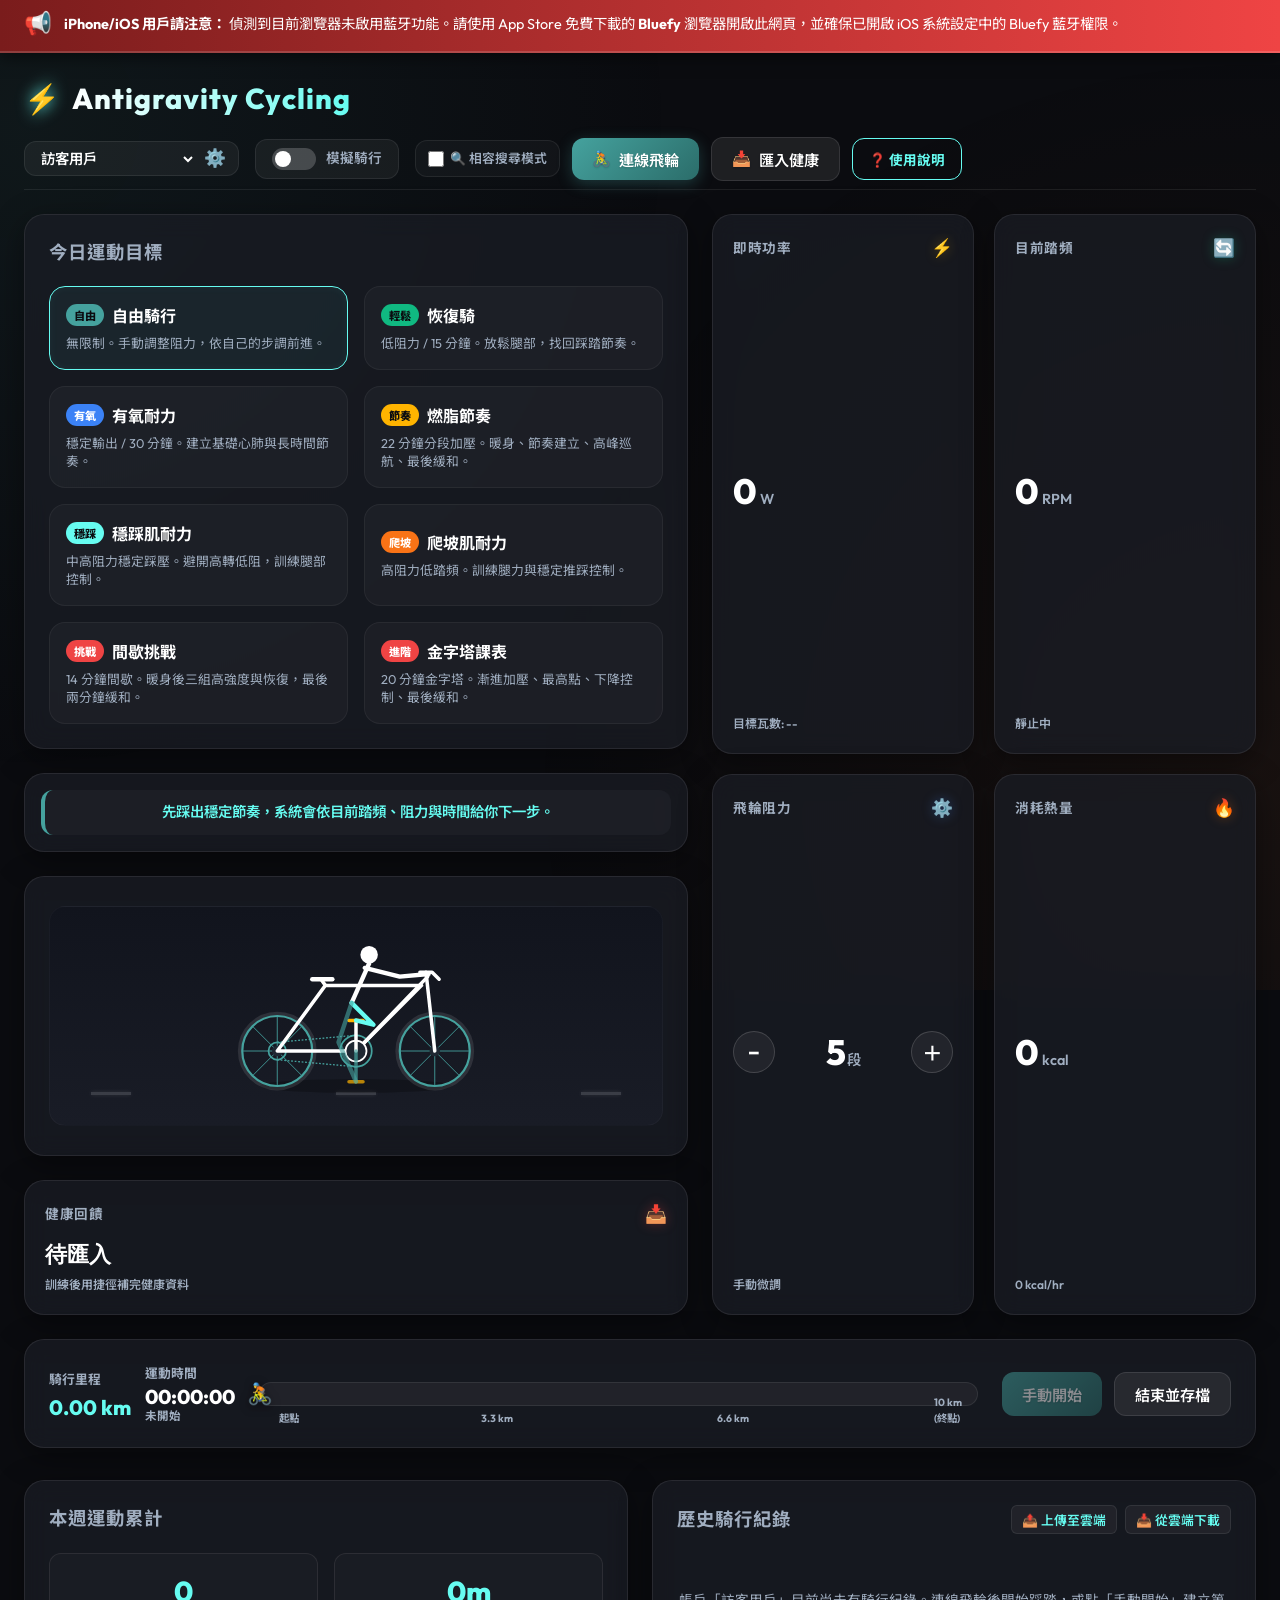
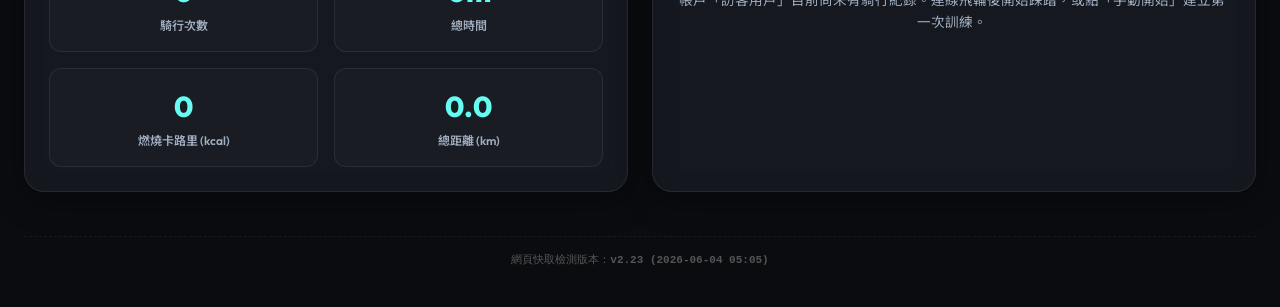
==== commit a8cab01d: "Move ride timer into footer" ====
--- a/index.html
+++ b/index.html
@@ -4,7 +4,7 @@
   <meta charset="UTF-8">
   <meta name="viewport" content="width=device-width, initial-scale=1.0, viewport-fit=cover">
   <title>飛輪騎行訓練儀表板</title>
-  <link rel="stylesheet" href="style.css?v=2.22">
+  <link rel="stylesheet" href="style.css?v=2.23">
   <!-- 載入 Google Fonts 設計字型 -->
   <link rel="preconnect" href="https://fonts.googleapis.com">
   <link rel="preconnect" href="https://fonts.gstatic.com" crossorigin>
@@ -247,6 +247,21 @@
             </div>
           </div>
         </div>
+
+        <!-- 健康匯入 Card -->
+        <div class="card metric-card health-feedback-card" id="card-hr">
+          <div class="metric-header">
+            <span class="metric-title">健康回饋</span>
+            <span class="metric-icon text-red">📥</span>
+          </div>
+          <div class="metric-value-container">
+            <span class="metric-value metric-value-compact" id="val-hr">待匯入</span>
+            <span class="metric-unit"></span>
+          </div>
+          <div class="metric-footer">
+            <span class="metric-trend" id="hr-zone">訓練後用捷徑補完健康資料</span>
+          </div>
+        </div>
       </section>
 
       <!-- 右側：六宮格數據看版 -->
@@ -281,21 +296,6 @@
           </div>
         </div>
 
-        <!-- 健康匯入 Card -->
-        <div class="card metric-card" id="card-hr">
-          <div class="metric-header">
-            <span class="metric-title">健康回饋</span>
-            <span class="metric-icon text-red">📥</span>
-          </div>
-          <div class="metric-value-container">
-            <span class="metric-value metric-value-compact" id="val-hr">待匯入</span>
-            <span class="metric-unit"></span>
-          </div>
-          <div class="metric-footer">
-            <span class="metric-trend" id="hr-zone">訓練後用捷徑補完健康資料</span>
-          </div>
-        </div>
-
         <!-- 阻力強度 Card -->
         <div class="card metric-card" id="card-resistance">
           <div class="metric-header">
@@ -315,20 +315,6 @@
           </div>
         </div>
 
-        <!-- 運動時間 Card -->
-        <div class="card metric-card" id="card-time">
-          <div class="metric-header">
-            <span class="metric-title">運動時間</span>
-            <span class="metric-icon text-teal">⏱️</span>
-          </div>
-          <div class="metric-value-container">
-            <span class="metric-value text-timer" id="val-time">00:00:00</span>
-          </div>
-          <div class="metric-footer">
-            <span class="metric-trend" id="val-state-text">未開始</span>
-          </div>
-        </div>
-
         <!-- 卡路里 Card -->
         <div class="card metric-card" id="card-calories">
           <div class="metric-header">
@@ -348,9 +334,16 @@
 
     <!-- 底部：虛擬路段進度條 -->
     <footer class="app-footer card">
-      <div class="footer-left">
-        <span class="footer-title">虛擬公路里程</span>
-        <div class="distance-badge"><span id="val-distance">0.00</span> km</div>
+      <div class="footer-left ride-footer-stats">
+        <div class="ride-footer-stat">
+          <span class="footer-title">騎行里程</span>
+          <div class="distance-badge"><span id="val-distance">0.00</span> km</div>
+        </div>
+        <div class="ride-footer-stat ride-footer-time">
+          <span class="footer-title">運動時間</span>
+          <div class="footer-time-value" id="val-time">00:00:00</div>
+          <span class="footer-state" id="val-state-text">未開始</span>
+        </div>
       </div>
       <div class="virtual-road-bar-container">
         <div class="virtual-road-fill" id="road-progress" style="width: 0%"></div>
@@ -411,7 +404,7 @@
     
     <!-- 快取版本檢測標籤 -->
     <div style="text-align:center; padding:15px; font-size:11px; color:#555; font-family:monospace; border-top:1px dashed rgba(255,255,255,0.05); margin-top:20px;">
-      網頁快取檢測版本：<strong>v2.22 (2026-06-04 04:40)</strong>
+      網頁快取檢測版本：<strong>v2.23 (2026-06-04 05:05)</strong>
     </div>
   </div>
 
@@ -692,6 +685,6 @@
   </div>
 
   <!-- 用於載入核心 JS 的程式 -->
-  <script src="app.js?v=2.22-layout-back"></script>
+  <script src="app.js?v=2.23-footer-time"></script>
 </body>
 </html>
--- a/style.css
+++ b/style.css
@@ -775,6 +775,20 @@
   gap: 4px;
 }
 
+.ride-footer-stats {
+  display: grid;
+  grid-template-columns: auto auto;
+  gap: 14px;
+  align-items: end;
+}
+
+.ride-footer-stat {
+  display: flex;
+  flex-direction: column;
+  gap: 3px;
+  min-width: max-content;
+}
+
 .footer-title {
   font-size: 0.8rem;
   font-weight: 700;
@@ -787,6 +801,21 @@
   font-weight: 800;
   color: var(--color-cyan);
   font-family: 'Outfit', sans-serif;
+}
+
+.footer-time-value {
+  font-size: 1.25rem;
+  font-weight: 800;
+  color: var(--text-primary);
+  font-family: 'Outfit', sans-serif;
+  line-height: 1.05;
+}
+
+.footer-state {
+  font-size: 0.72rem;
+  font-weight: 700;
+  color: var(--text-secondary);
+  line-height: 1.1;
 }
 
 .virtual-road-bar-container {
@@ -1453,6 +1482,10 @@
 }
 
 @media (min-width: 769px) and (max-width: 1180px) {
+  .app-container {
+    padding-bottom: calc(env(safe-area-inset-bottom) + 140px);
+  }
+
   .app-main {
     display: flex;
     flex-direction: column;
@@ -1478,21 +1511,23 @@
     gap: 12px;
   }
 
+  .health-feedback-card {
+    order: 4;
+  }
+
   .workout-card {
-    order: 4;
+    order: 5;
   }
 
   .dashboard-grid {
-    grid-template-columns: repeat(3, minmax(0, 1fr));
+    grid-template-columns: repeat(4, minmax(0, 1fr));
     gap: 12px;
   }
 
   #card-power { order: 1; }
   #card-cadence { order: 2; }
   #card-resistance { order: 3; }
-  #card-time { order: 4; }
-  #card-calories { order: 5; }
-  #card-hr { order: 6; }
+  #card-calories { order: 4; }
 
   .metric-card {
     min-height: 118px;
@@ -1528,6 +1563,15 @@
     border-left: 0;
     border-top: 4px solid var(--color-teal);
   }
+
+  .app-footer {
+    position: fixed;
+    left: 24px;
+    right: 24px;
+    bottom: calc(env(safe-area-inset-bottom) + 12px);
+    z-index: 1300;
+    background: rgba(21, 23, 32, 0.94);
+  }
 }
 
 @media (max-width: 768px) {
@@ -1656,7 +1700,7 @@
   }
 
   .workout-card {
-    order: 4;
+    order: 5;
   }
 
   .right-section {
@@ -1665,6 +1709,10 @@
 
   .visual-card {
     order: 3;
+  }
+
+  .health-feedback-card {
+    order: 4;
   }
 
   .interval-panel {
@@ -1692,12 +1740,12 @@
 
   .visualizer-container {
     order: 2;
-    height: 96px;
+    height: 74px;
     border-radius: 12px;
   }
 
   .cyclist-svg-wrapper {
-    width: 150px;
+    width: 124px;
   }
 
   .ride-feedback {
@@ -1720,13 +1768,7 @@
   #card-power { order: 1; }
   #card-cadence { order: 2; }
   #card-resistance { order: 3; }
-  #card-time { order: 4; }
-  #card-calories { order: 5; }
-  #card-hr { order: 6; }
-
-  #card-hr {
-    grid-column: 1 / -1;
-  }
+  #card-calories { order: 4; }
 
   .metric-card {
     min-height: 108px;
@@ -1785,7 +1827,8 @@
   }
 
   .footer-left {
-    gap: 0;
+    gap: 10px;
+    align-items: center;
   }
 
   .footer-title,
@@ -1795,6 +1838,21 @@
 
   .distance-badge {
     font-size: 1rem;
+    white-space: nowrap;
+  }
+
+  .ride-footer-stats {
+    grid-template-columns: auto auto;
+    gap: 10px;
+  }
+
+  .footer-time-value {
+    font-size: 0.96rem;
+    white-space: nowrap;
+  }
+
+  .footer-state {
+    font-size: 0.62rem;
     white-space: nowrap;
   }
 
@@ -1926,11 +1984,11 @@
   }
 
   .visualizer-container {
-    height: 86px;
+    height: 74px;
   }
 
   .cyclist-svg-wrapper {
-    width: 138px;
+    width: 124px;
   }
 
   .ride-feedback {
@@ -2011,3 +2069,95 @@
     grid-template-columns: 1fr;
   }
 }
+
+@media (max-width: 480px) and (max-height: 720px) {
+  .app-container {
+    padding: calc(env(safe-area-inset-top) + 4px) 10px calc(env(safe-area-inset-bottom) + 116px);
+    gap: 8px;
+  }
+
+  .app-header {
+    gap: 5px;
+    padding-bottom: 5px;
+  }
+
+  .logo-icon {
+    font-size: 1.35rem;
+  }
+
+  .brand h1 {
+    font-size: 0.92rem;
+  }
+
+  .controls-panel,
+  .connection-group {
+    gap: 4px;
+  }
+
+  .user-switcher-container,
+  .toggle-container {
+    min-height: 32px;
+    padding: 4px 6px;
+  }
+
+  .connection-group .btn,
+  .compat-toggle-container,
+  .btn-icon-only-btn {
+    min-height: 32px;
+    padding: 5px 6px;
+    font-size: 0.72rem;
+  }
+
+  .feedback-card {
+    padding: 10px;
+  }
+
+  .ride-feedback {
+    font-size: 0.94rem;
+    line-height: 1.35;
+    padding: 10px;
+  }
+
+  .metric-card {
+    min-height: 96px;
+    padding: 8px;
+  }
+
+  .metric-value {
+    font-size: 1.55rem;
+  }
+
+  .metric-footer {
+    font-size: 0.62rem;
+  }
+
+  .btn-adjust {
+    width: 30px;
+    height: 30px;
+  }
+
+  .visual-card {
+    padding: 8px;
+  }
+
+  .visualizer-container {
+    height: 48px;
+  }
+
+  .cyclist-svg-wrapper {
+    width: 84px;
+  }
+
+  .app-footer {
+    padding: 8px;
+    gap: 6px;
+  }
+
+  .footer-controls {
+    gap: 6px;
+  }
+
+  .footer-controls .btn {
+    padding: 8px;
+  }
+}
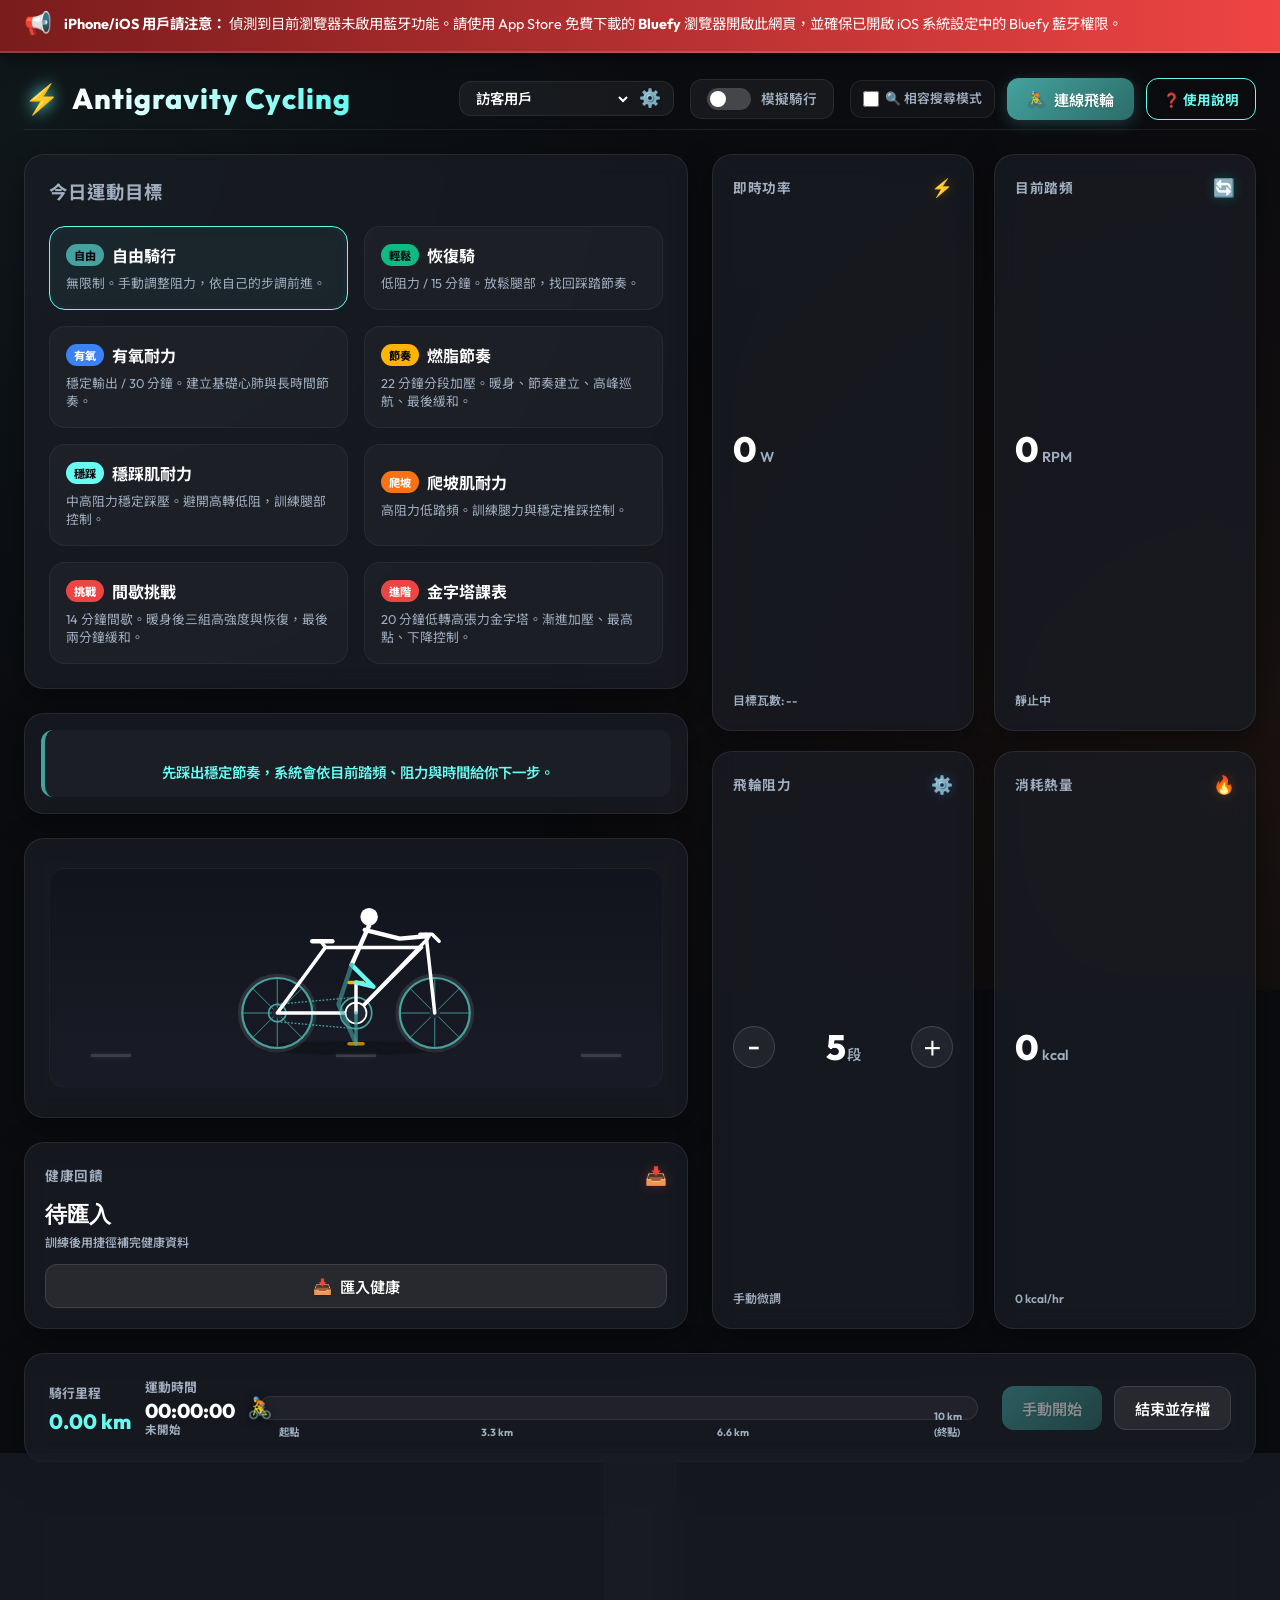
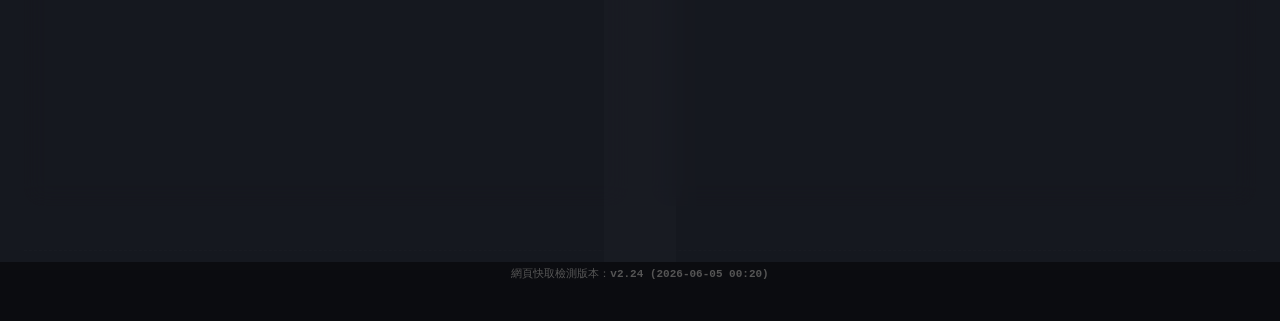
==== commit cac6c270: "Refine ride coaching and health import" ====
--- a/index.html
+++ b/index.html
@@ -4,7 +4,7 @@
   <meta charset="UTF-8">
   <meta name="viewport" content="width=device-width, initial-scale=1.0, viewport-fit=cover">
   <title>飛輪騎行訓練儀表板</title>
-  <link rel="stylesheet" href="style.css?v=2.23">
+  <link rel="stylesheet" href="style.css?v=2.24">
   <!-- 載入 Google Fonts 設計字型 -->
   <link rel="preconnect" href="https://fonts.googleapis.com">
   <link rel="preconnect" href="https://fonts.gstatic.com" crossorigin>
@@ -58,10 +58,6 @@
             <span class="btn-icon">🚴</span>
             <span id="bike-conn-text">連線飛輪</span>
           </button>
-          <button id="btn-health-import" class="btn btn-secondary">
-            <span class="btn-icon">📥</span>
-            <span id="health-import-text">匯入健康</span>
-          </button>
           <button id="btn-help-guide" class="btn-icon-only-btn" title="飛輪連線與健康匯入說明">❓ 使用說明</button>
         </div>
       </div>
@@ -144,7 +140,7 @@
                 <span class="mode-badge badge-hard">進階</span>
                 <h3>金字塔課表</h3>
               </div>
-              <p>20 分鐘金字塔。漸進加壓、最高點、下降控制、最後緩和。</p>
+              <p>20 分鐘低轉高張力金字塔。漸進加壓、最高點、下降控制。</p>
             </button>
           </div>
 
@@ -261,6 +257,10 @@
           <div class="metric-footer">
             <span class="metric-trend" id="hr-zone">訓練後用捷徑補完健康資料</span>
           </div>
+          <button id="btn-health-import" class="btn btn-secondary health-card-import-btn">
+            <span class="btn-icon">📥</span>
+            <span id="health-import-text">匯入健康</span>
+          </button>
         </div>
       </section>
 
@@ -404,7 +404,7 @@
     
     <!-- 快取版本檢測標籤 -->
     <div style="text-align:center; padding:15px; font-size:11px; color:#555; font-family:monospace; border-top:1px dashed rgba(255,255,255,0.05); margin-top:20px;">
-      網頁快取檢測版本：<strong>v2.23 (2026-06-04 05:05)</strong>
+      網頁快取檢測版本：<strong>v2.24 (2026-06-05 00:20)</strong>
     </div>
   </div>
 
@@ -685,6 +685,6 @@
   </div>
 
   <!-- 用於載入核心 JS 的程式 -->
-  <script src="app.js?v=2.23-footer-time"></script>
+  <script src="app.js?v=2.24-ride-health-resistance"></script>
 </body>
 </html>
--- a/style.css
+++ b/style.css
@@ -615,6 +615,13 @@
   font-weight: 600;
   color: var(--color-cyan);
   border-left: 4px solid var(--color-teal);
+  white-space: pre-line;
+}
+
+.health-card-import-btn {
+  margin-top: 12px;
+  width: 100%;
+  justify-content: center;
 }
 
 /* === 六宮格數據卡片 === */
@@ -1557,7 +1564,7 @@
     margin-top: 0;
     padding: 16px;
     text-align: left;
-    font-size: 1.12rem;
+    font-size: 1.24rem;
     line-height: 1.55;
     color: var(--text-primary);
     border-left: 0;
@@ -1751,9 +1758,9 @@
   .ride-feedback {
     order: 1;
     text-align: left;
-    font-size: 1.06rem;
-    line-height: 1.55;
-    padding: 14px;
+    font-size: 1.22rem;
+    line-height: 1.42;
+    padding: 16px;
     margin-top: 0;
     border-left: 0;
     border-top: 4px solid var(--color-teal);
@@ -1762,7 +1769,7 @@
 
   .dashboard-grid {
     grid-template-columns: repeat(2, minmax(0, 1fr));
-    gap: 8px;
+    gap: 6px;
   }
 
   #card-power { order: 1; }
@@ -1771,14 +1778,45 @@
   #card-calories { order: 4; }
 
   .metric-card {
-    min-height: 108px;
-    padding: 10px;
+    display: grid;
+    grid-template-columns: minmax(66px, 1fr) minmax(42px, auto);
+    grid-template-rows: auto auto;
+    align-items: center;
+    min-height: 96px;
+    padding: 9px;
     border-radius: 12px;
     min-width: 0;
   }
 
+  .metric-header {
+    grid-column: 1;
+    grid-row: 1;
+    justify-content: flex-start;
+    gap: 6px;
+    min-width: 0;
+  }
+
+  .metric-value-container {
+    grid-column: 2;
+    grid-row: 1 / 3;
+    justify-content: flex-end;
+    text-align: right;
+    margin: 0;
+    min-width: 0;
+  }
+
+  .metric-footer {
+    grid-column: 1;
+    grid-row: 2;
+  }
+
+  .health-card-import-btn {
+    grid-column: 1 / -1;
+  }
+
   .metric-title {
     font-size: 0.73rem;
+    word-break: keep-all;
   }
 
   .metric-footer {
@@ -1792,23 +1830,31 @@
     letter-spacing: 0;
   }
 
+  #card-resistance .metric-value-container {
+    min-width: 96px;
+    gap: 3px;
+  }
+
+  #card-resistance .metric-value {
+    font-size: 1.5rem;
+  }
+
+  #card-resistance .metric-unit {
+    font-size: 0.72rem;
+  }
+
   .metric-value-compact {
     font-size: 1.1rem;
   }
 
-  .metric-value-container {
-    margin: 8px 0 4px;
-    min-width: 0;
-  }
-
   .text-timer {
     font-size: 1.32rem;
   }
 
   .btn-adjust {
-    width: 34px;
-    height: 34px;
-    font-size: 1.05rem;
+    width: 28px;
+    height: 28px;
+    font-size: 0.95rem;
   }
 
   .app-footer {
@@ -1992,8 +2038,8 @@
   }
 
   .ride-feedback {
-    font-size: 1rem;
-    padding: 12px;
+    font-size: 1.12rem;
+    padding: 14px;
   }
 
   .dashboard-grid {
@@ -2001,11 +2047,11 @@
   }
 
   .metric-card {
-    min-height: 102px;
+    min-height: 92px;
   }
 
   .metric-value {
-    font-size: 1.78rem;
+    font-size: 1.62rem;
   }
 
   .metric-unit {
@@ -2113,7 +2159,7 @@
   }
 
   .ride-feedback {
-    font-size: 0.94rem;
+    font-size: 1.04rem;
     line-height: 1.35;
     padding: 10px;
   }
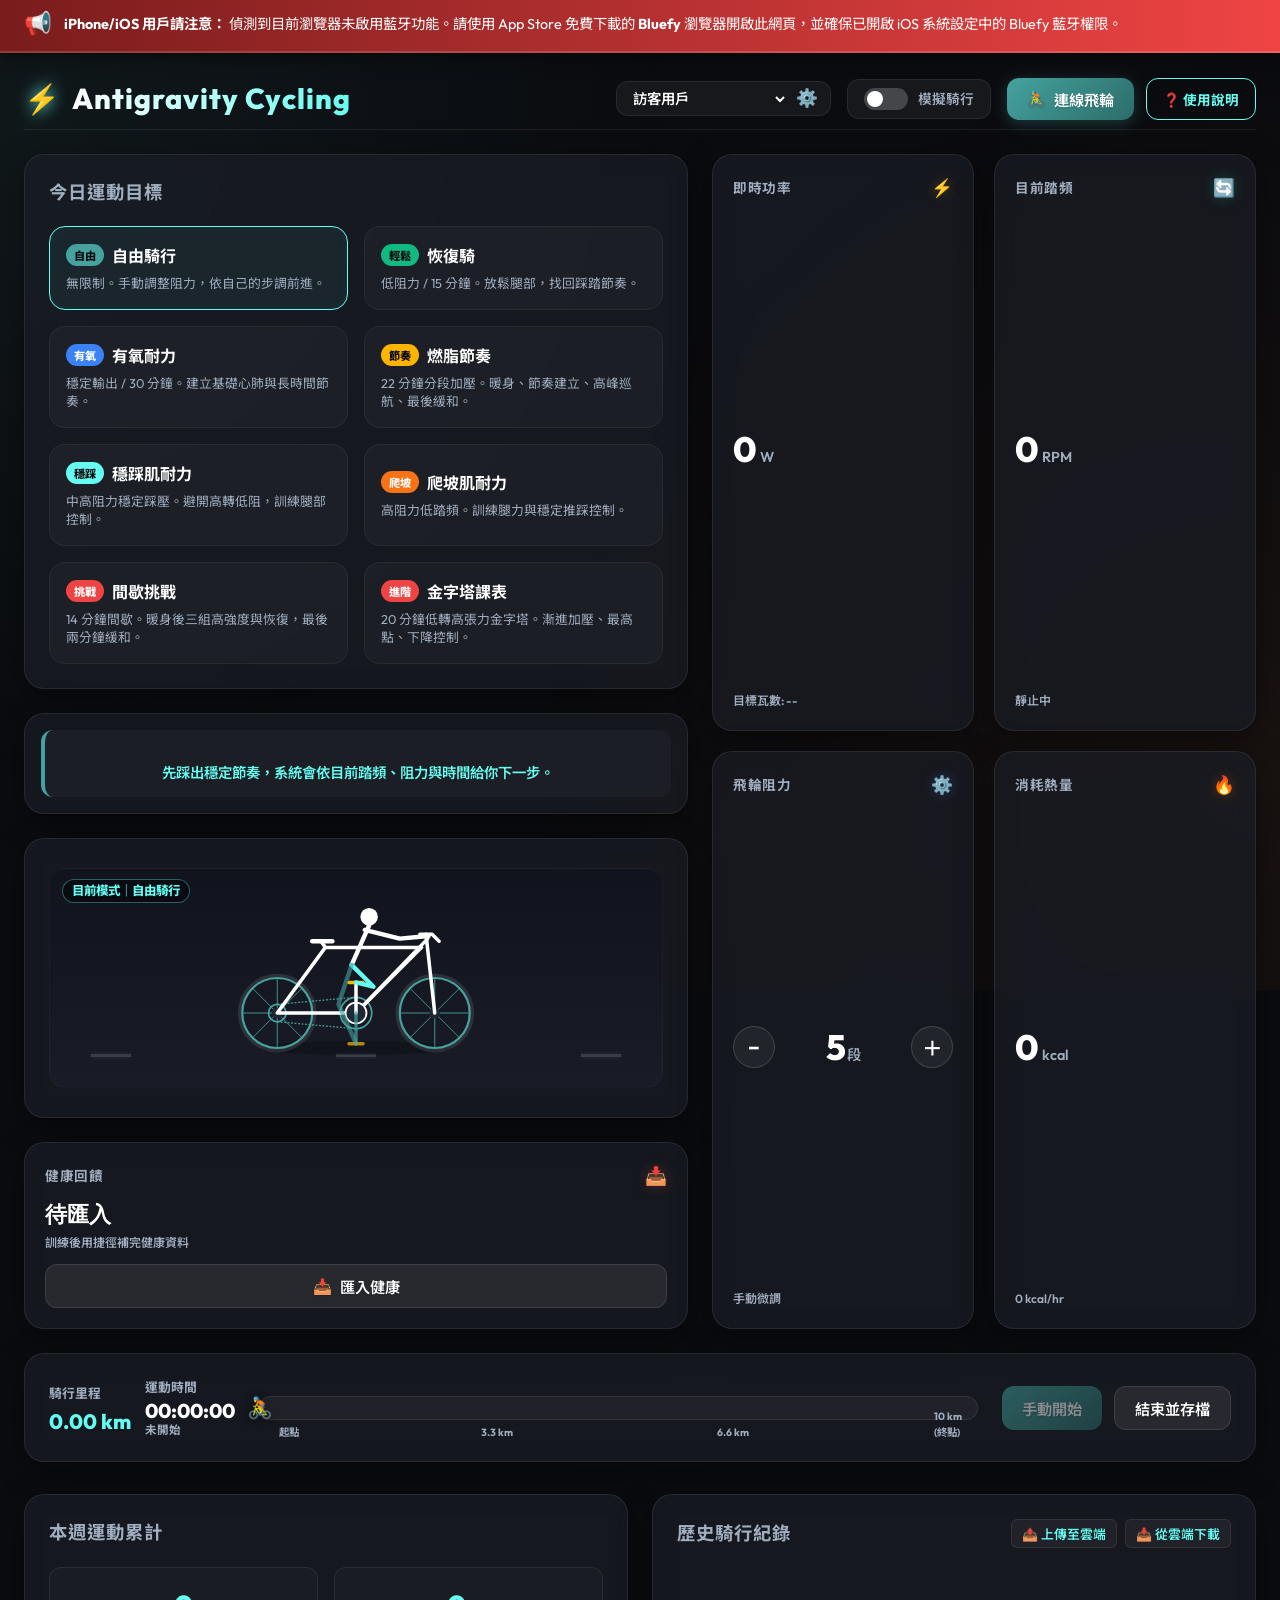
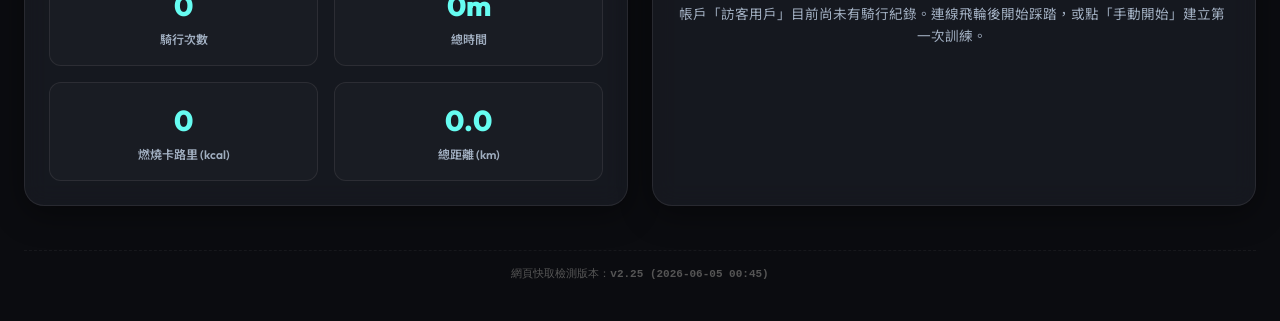
==== commit 0f61002a: "Tighten cycling ride controls" ====
--- a/index.html
+++ b/index.html
@@ -4,7 +4,7 @@
   <meta charset="UTF-8">
   <meta name="viewport" content="width=device-width, initial-scale=1.0, viewport-fit=cover">
   <title>飛輪騎行訓練儀表板</title>
-  <link rel="stylesheet" href="style.css?v=2.24">
+  <link rel="stylesheet" href="style.css?v=2.25">
   <!-- 載入 Google Fonts 設計字型 -->
   <link rel="preconnect" href="https://fonts.googleapis.com">
   <link rel="preconnect" href="https://fonts.gstatic.com" crossorigin>
@@ -46,14 +46,8 @@
           <span class="toggle-label">模擬騎行</span>
         </div>
 
-        <!-- 藍牙連線按鈕與相容模式 -->
+        <!-- 藍牙連線按鈕與說明 -->
         <div class="connection-group">
-          <!-- 相容搜尋模式核取框 -->
-          <div class="compat-toggle-container">
-            <input type="checkbox" id="compat-mode-checkbox">
-            <label for="compat-mode-checkbox" class="compat-label-text" title="若找不到飛輪，請勾選此項以搜尋所有藍牙裝置">🔍 相容搜尋模式</label>
-          </div>
-
           <button id="btn-connect-bike" class="btn btn-primary">
             <span class="btn-icon">🚴</span>
             <span id="bike-conn-text">連線飛輪</span>
@@ -167,6 +161,7 @@
         <!-- 騎行狀態動畫視覺化 -->
         <div class="card visual-card">
           <div class="visualizer-container">
+            <div class="visual-mode-label" id="visual-mode-label">目前模式｜自由騎行</div>
             <!-- 虛擬路段線條 (會滑動) -->
             <div class="scrolling-road-bg">
               <div class="road-line"></div>
@@ -404,7 +399,7 @@
     
     <!-- 快取版本檢測標籤 -->
     <div style="text-align:center; padding:15px; font-size:11px; color:#555; font-family:monospace; border-top:1px dashed rgba(255,255,255,0.05); margin-top:20px;">
-      網頁快取檢測版本：<strong>v2.24 (2026-06-05 00:20)</strong>
+      網頁快取檢測版本：<strong>v2.25 (2026-06-05 00:45)</strong>
     </div>
   </div>
 
@@ -633,10 +628,6 @@
               <strong>飛輪正被其他軟體佔用</strong>：<br>
               藍牙設備一次只能連接一個主機。如果您的飛輪已經跟原廠 App、Zwift、或其他手機連上了，請先將它們中斷或強制關閉那些 App。
             </li>
-            <li>
-              <strong>使用「相容搜尋模式」</strong>：<br>
-              部分飛輪沒有在廣播包中寫明其標準運動服務 UUID。<strong>勾選右上角「🔍 相容搜尋模式」</strong>，App 會改用「搜尋全部設備」的方式，您可以從清單中手動挑選飛輪。
-            </li>
           </ol>
         </div>
 
@@ -685,6 +676,6 @@
   </div>
 
   <!-- 用於載入核心 JS 的程式 -->
-  <script src="app.js?v=2.24-ride-health-resistance"></script>
+  <script src="app.js?v=2.25-ride-layout"></script>
 </body>
 </html>
--- a/style.css
+++ b/style.css
@@ -172,42 +172,12 @@
   transform: scale(1.15);
 }
 
-/* 連線控制群組與相容模式 */
+/* 連線控制群組 */
 .connection-group {
   display: flex;
   align-items: center;
   gap: 12px;
   flex-wrap: wrap;
-}
-
-.compat-toggle-container {
-  display: flex;
-  align-items: center;
-  gap: 6px;
-  background: rgba(255,255,255,0.03);
-  border: 1px solid var(--border-card);
-  padding: 8px 12px;
-  border-radius: 12px;
-  cursor: pointer;
-  transition: all 0.2s ease;
-}
-
-.compat-toggle-container:hover {
-  border-color: rgba(255,255,255,0.15);
-}
-
-.compat-toggle-container input[type="checkbox"] {
-  accent-color: var(--color-cyan);
-  width: 16px;
-  height: 16px;
-  cursor: pointer;
-}
-
-.compat-label-text {
-  font-size: 0.8rem;
-  font-weight: 600;
-  color: var(--text-secondary);
-  cursor: pointer;
 }
 
 .btn-icon-only-btn {
@@ -545,6 +515,26 @@
   justify-content: center;
   align-items: center;
   border: 1px solid rgba(255,255,255,0.03);
+}
+
+.visual-mode-label {
+  position: absolute;
+  top: 10px;
+  left: 12px;
+  z-index: 4;
+  max-width: calc(100% - 24px);
+  padding: 5px 9px;
+  border: 1px solid rgba(102, 252, 241, 0.35);
+  border-radius: 999px;
+  background: rgba(7, 9, 14, 0.72);
+  color: var(--color-cyan);
+  font-size: 0.78rem;
+  font-weight: 800;
+  line-height: 1;
+  white-space: nowrap;
+  overflow: hidden;
+  text-overflow: ellipsis;
+  pointer-events: none;
 }
 
 /* 飛逝道路背景 */
@@ -1638,13 +1628,6 @@
     gap: 6px;
   }
 
-  .compat-toggle-container {
-    grid-column: span 1;
-    justify-content: center;
-    padding: 7px 8px;
-    min-height: 38px;
-  }
-
   .connection-group .btn {
     width: 100%;
     justify-content: center;
@@ -1749,6 +1732,14 @@
     order: 2;
     height: 74px;
     border-radius: 12px;
+  }
+
+  .visual-mode-label {
+    top: 6px;
+    left: 8px;
+    max-width: calc(100% - 16px);
+    padding: 4px 7px;
+    font-size: 0.7rem;
   }
 
   .cyclist-svg-wrapper {
@@ -1769,7 +1760,7 @@
 
   .dashboard-grid {
     grid-template-columns: repeat(2, minmax(0, 1fr));
-    gap: 6px;
+    gap: 5px;
   }
 
   #card-power { order: 1; }
@@ -1779,11 +1770,11 @@
 
   .metric-card {
     display: grid;
-    grid-template-columns: minmax(66px, 1fr) minmax(42px, auto);
+    grid-template-columns: minmax(62px, 1fr) minmax(48px, auto);
     grid-template-rows: auto auto;
     align-items: center;
-    min-height: 96px;
-    padding: 9px;
+    min-height: 82px;
+    padding: 7px;
     border-radius: 12px;
     min-width: 0;
   }
@@ -1821,12 +1812,12 @@
 
   .metric-footer {
     font-size: 0.68rem;
-    line-height: 1.35;
+    line-height: 1.18;
     overflow-wrap: anywhere;
   }
 
   .metric-value {
-    font-size: 1.9rem;
+    font-size: 2.05rem;
     letter-spacing: 0;
   }
 
@@ -1852,8 +1843,8 @@
   }
 
   .btn-adjust {
-    width: 28px;
-    height: 28px;
+    width: 26px;
+    height: 26px;
     font-size: 0.95rem;
   }
 
@@ -2010,15 +2001,6 @@
     font-size: 0.76rem;
   }
 
-  .compat-label-text {
-    font-size: 0.68rem;
-  }
-
-  .compat-toggle-container {
-    min-height: 34px;
-    padding: 6px 7px;
-  }
-
   .btn-icon-only-btn {
     min-height: 34px;
     padding: 7px;
@@ -2047,11 +2029,12 @@
   }
 
   .metric-card {
-    min-height: 92px;
+    min-height: 76px;
+    padding: 6px;
   }
 
   .metric-value {
-    font-size: 1.62rem;
+    font-size: 1.9rem;
   }
 
   .metric-unit {
@@ -2147,7 +2130,6 @@
   }
 
   .connection-group .btn,
-  .compat-toggle-container,
   .btn-icon-only-btn {
     min-height: 32px;
     padding: 5px 6px;
@@ -2165,12 +2147,12 @@
   }
 
   .metric-card {
-    min-height: 96px;
-    padding: 8px;
+    min-height: 74px;
+    padding: 6px;
   }
 
   .metric-value {
-    font-size: 1.55rem;
+    font-size: 1.75rem;
   }
 
   .metric-footer {
@@ -2178,8 +2160,8 @@
   }
 
   .btn-adjust {
-    width: 30px;
-    height: 30px;
+    width: 26px;
+    height: 26px;
   }
 
   .visual-card {
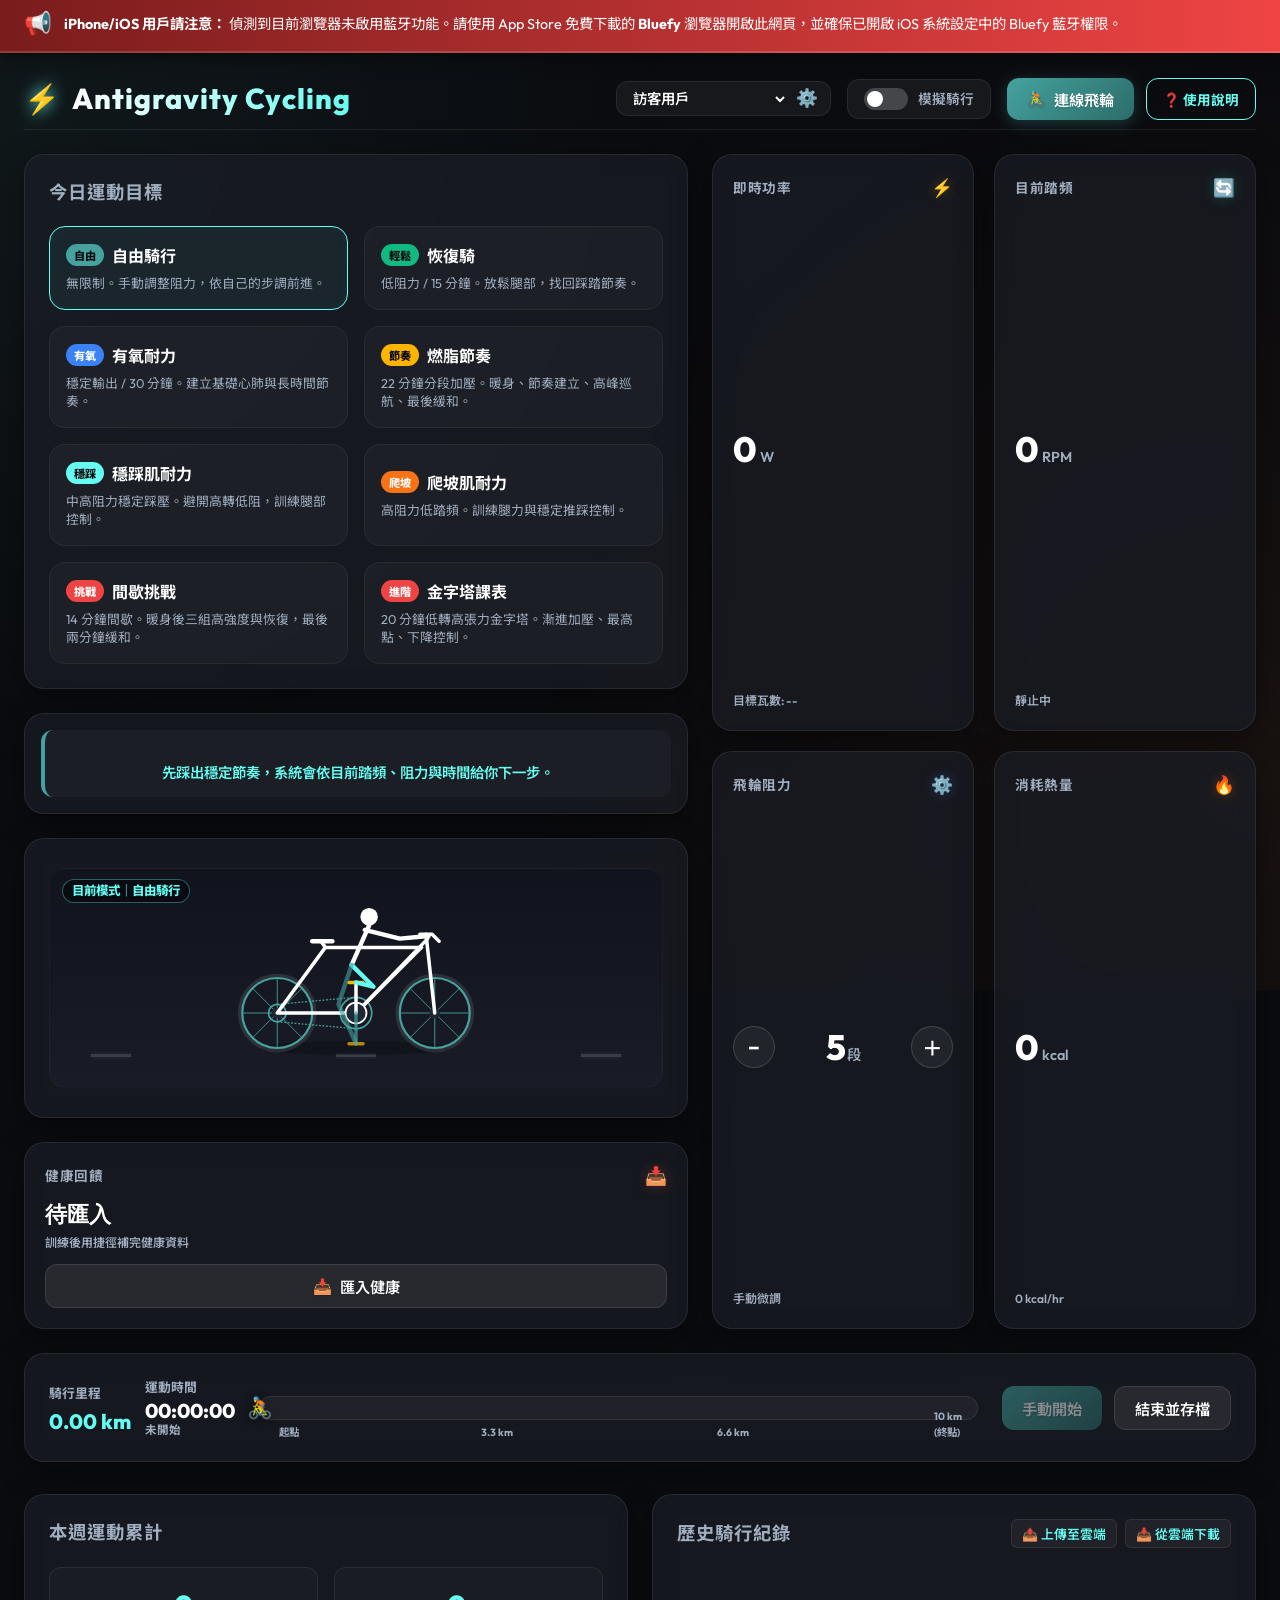
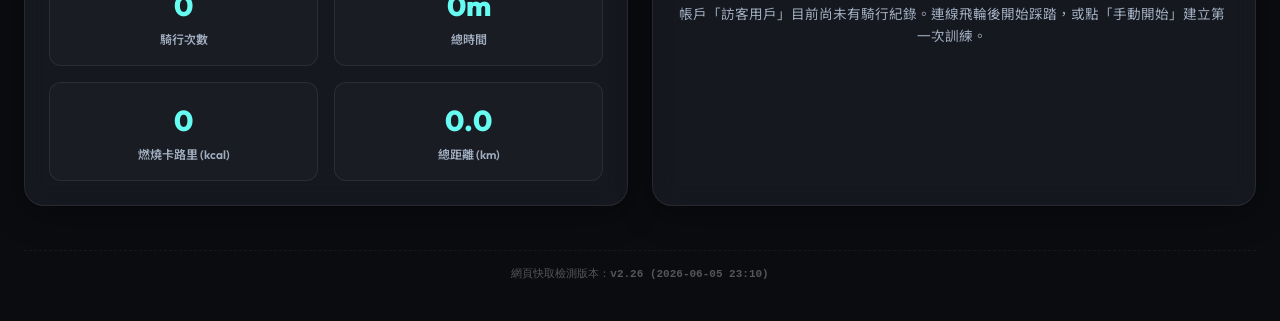
==== commit 843b4050: "Swap health and workout order on mobile" ====
--- a/index.html
+++ b/index.html
@@ -4,7 +4,7 @@
   <meta charset="UTF-8">
   <meta name="viewport" content="width=device-width, initial-scale=1.0, viewport-fit=cover">
   <title>飛輪騎行訓練儀表板</title>
-  <link rel="stylesheet" href="style.css?v=2.25">
+  <link rel="stylesheet" href="style.css?v=2.26">
   <!-- 載入 Google Fonts 設計字型 -->
   <link rel="preconnect" href="https://fonts.googleapis.com">
   <link rel="preconnect" href="https://fonts.gstatic.com" crossorigin>
@@ -399,7 +399,7 @@
     
     <!-- 快取版本檢測標籤 -->
     <div style="text-align:center; padding:15px; font-size:11px; color:#555; font-family:monospace; border-top:1px dashed rgba(255,255,255,0.05); margin-top:20px;">
-      網頁快取檢測版本：<strong>v2.25 (2026-06-05 00:45)</strong>
+      網頁快取檢測版本：<strong>v2.26 (2026-06-05 23:10)</strong>
     </div>
   </div>
 
@@ -676,6 +676,6 @@
   </div>
 
   <!-- 用於載入核心 JS 的程式 -->
-  <script src="app.js?v=2.25-ride-layout"></script>
+  <script src="app.js?v=2.26-health-target-order"></script>
 </body>
 </html>
--- a/style.css
+++ b/style.css
@@ -1509,11 +1509,11 @@
   }
 
   .health-feedback-card {
+    order: 5;
+  }
+
+  .workout-card {
     order: 4;
-  }
-
-  .workout-card {
-    order: 5;
   }
 
   .dashboard-grid {
@@ -1690,7 +1690,7 @@
   }
 
   .workout-card {
-    order: 5;
+    order: 4;
   }
 
   .right-section {
@@ -1702,7 +1702,7 @@
   }
 
   .health-feedback-card {
-    order: 4;
+    order: 5;
   }
 
   .interval-panel {
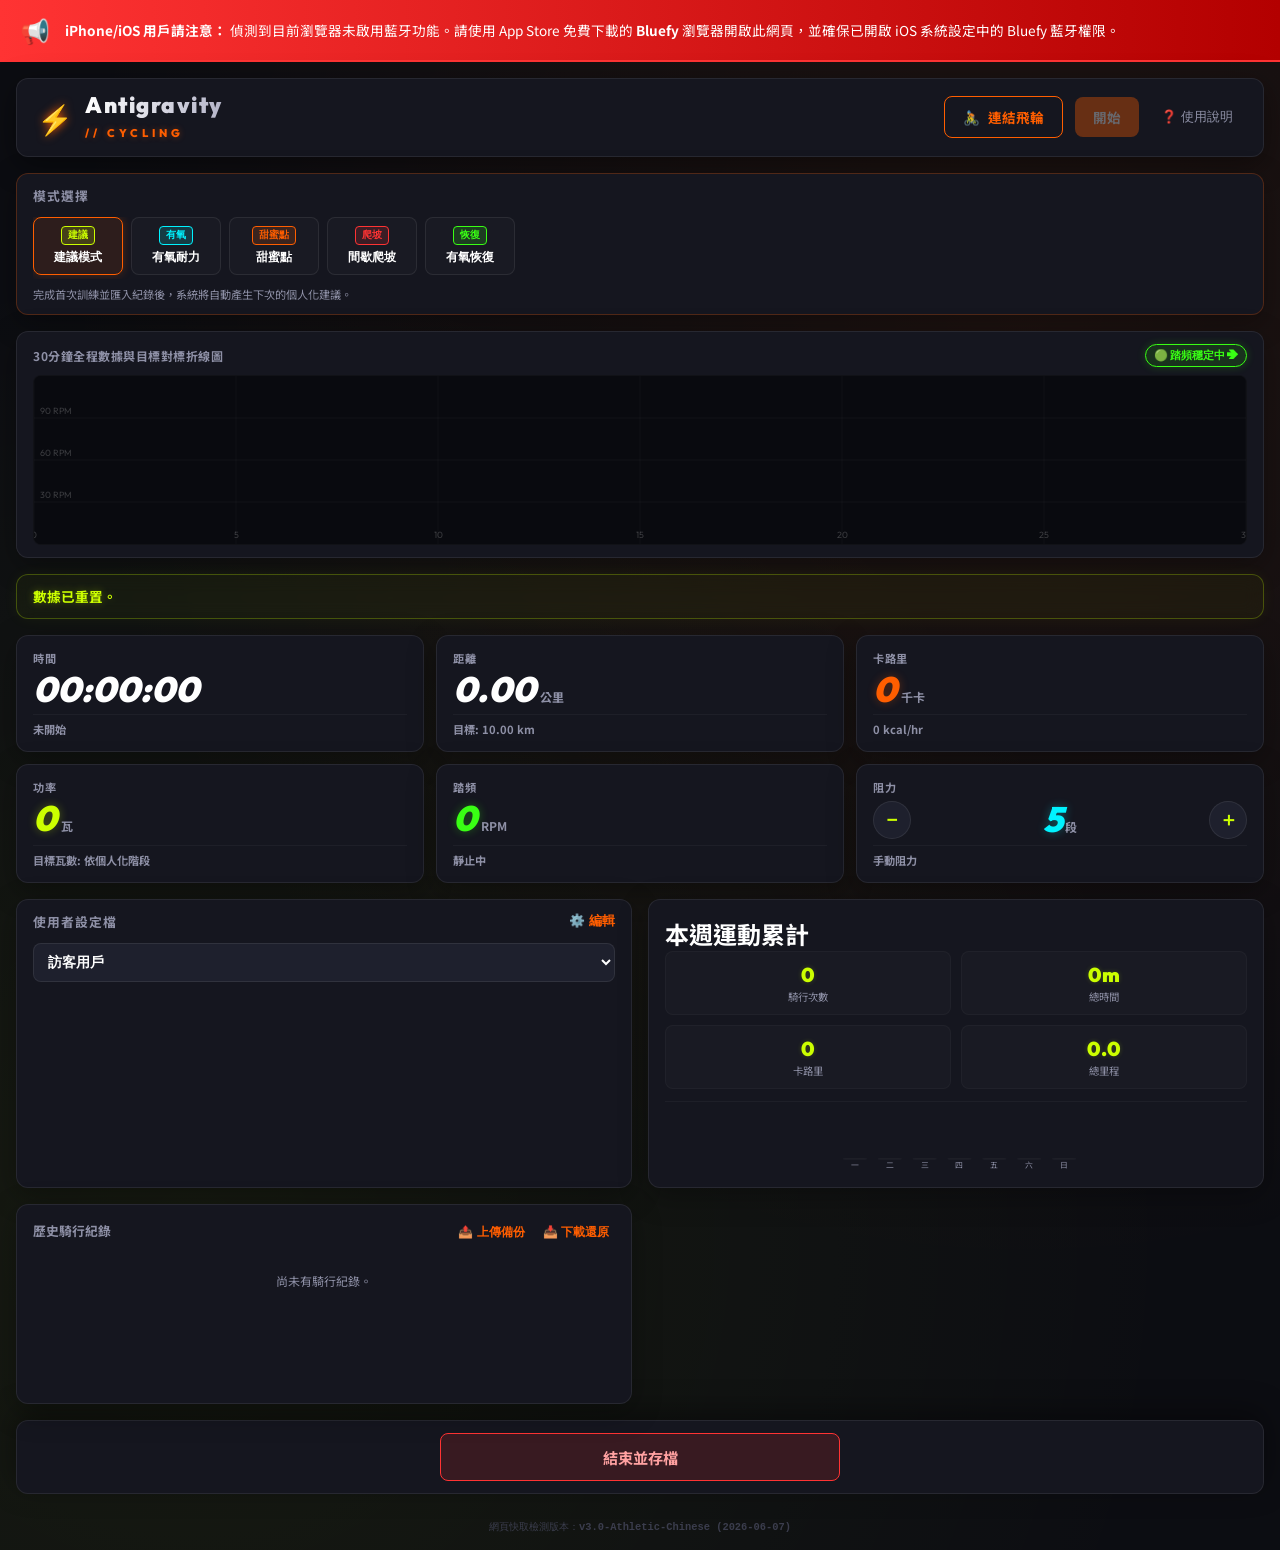
==== commit 095881c3: "Initialize cycling app with multi-user, history, rules engine, and iOS support" ====
--- a/index.html
+++ b/index.html
@@ -3,12 +3,12 @@
 <head>
   <meta charset="UTF-8">
   <meta name="viewport" content="width=device-width, initial-scale=1.0, viewport-fit=cover">
-  <title>飛輪騎行訓練儀表板</title>
-  <link rel="stylesheet" href="style.css?v=2.26">
-  <!-- 載入 Google Fonts 設計字型 -->
+  <title>Antigravity Cycling // 飛輪訓練儀表板</title>
+  <!-- 引入 Google Fonts (Outfit 用於電子數據，Noto Sans TC 用於繁中字體) -->
   <link rel="preconnect" href="https://fonts.googleapis.com">
   <link rel="preconnect" href="https://fonts.gstatic.com" crossorigin>
-  <link href="https://fonts.googleapis.com/css2?family=Outfit:wght@300;400;600;800&family=Noto+Sans+TC:wght@300;400;700;900&display=swap" rel="stylesheet">
+  <link href="https://fonts.googleapis.com/css2?family=Outfit:wght@400;600;800;900&family=Noto+Sans+TC:wght@300;400;700;900&display=swap" rel="stylesheet">
+  <link rel="stylesheet" href="style.css">
 </head>
 <body>
   <!-- iOS / 非藍牙環境專屬提示橫幅 -->
@@ -24,382 +24,236 @@
     <header class="app-header">
       <div class="brand">
         <span class="logo-icon">⚡</span>
-        <h1>Antigravity Cycling</h1>
-      </div>
-
-      <!-- 使用者選擇與連線控制 -->
-      <div class="controls-panel">
-        <!-- 多使用者選單 -->
-        <div class="user-switcher-container">
-          <select id="user-select" class="select-input">
-            <!-- 由 JS 動態渲染 -->
-          </select>
-          <button id="btn-edit-profile" class="btn-icon-only" title="編輯個人檔案">⚙️</button>
-        </div>
-
-        <!-- 模擬器切換開關 -->
-        <div class="toggle-container">
-          <label class="switch">
-            <input type="checkbox" id="demo-mode-toggle">
-            <span class="slider round"></span>
-          </label>
-          <span class="toggle-label">模擬騎行</span>
-        </div>
-
-        <!-- 藍牙連線按鈕與說明 -->
-        <div class="connection-group">
-          <button id="btn-connect-bike" class="btn btn-primary">
-            <span class="btn-icon">🚴</span>
-            <span id="bike-conn-text">連線飛輪</span>
-          </button>
-          <button id="btn-help-guide" class="btn-icon-only-btn" title="飛輪連線與健康匯入說明">❓ 使用說明</button>
-        </div>
+        <div class="brand-text">
+          <h1>Antigravity</h1>
+          <span class="subtitle">// CYCLING</span>
+        </div>
+      </div>
+
+      <!-- 藍牙與開始控制按鈕 -->
+      <div class="header-controls">
+        <button id="btn-connect-bike" class="btn btn-primary-outline">
+          <span class="btn-icon">🚴</span>
+          <span id="bike-conn-text">連結飛輪</span>
+        </button>
+        
+        <button id="btn-play-pause" class="btn btn-primary" disabled>
+          <span id="val-state-text">開始</span>
+        </button>
+        
+        <button id="btn-help-guide" class="btn-icon-only-btn" title="使用說明">❓ 使用說明</button>
       </div>
     </header>
 
     <!-- 主體內容區 (格狀版面) -->
     <main class="app-main">
-      <!-- 左側：目標模式與視覺化 -->
+      
+      <!-- 中間/左側：運動設定與即時圖表 -->
       <section class="left-section">
-        <!-- 運動目標/強度選擇 -->
+        <!-- 模式選擇 (5大課表頁籤) -->
         <div class="card workout-card">
-          <h2 class="card-title">今日運動目標</h2>
+          <div class="card-title-row">
+            <span class="title-label">模式選擇</span>
+          </div>
           <div class="workout-options">
-            <button class="workout-btn active" id="mode-free" data-mode="free">
-              <div class="mode-header">
-                <span class="mode-badge badge-free">自由</span>
-                <h3>自由騎行</h3>
-              </div>
-              <p>無限制。手動調整阻力，依自己的步調前進。</p>
+            <button class="workout-btn active" id="mode-personalized" data-mode="personalized">
+              <span class="mode-badge badge-personal">建議</span>
+              <span class="mode-name">建議模式</span>
             </button>
-
+            <button class="workout-btn" id="mode-endurance" data-mode="endurance">
+              <span class="mode-badge badge-moderate">有氧</span>
+              <span class="mode-name">有氧耐力</span>
+            </button>
+            <button class="workout-btn" id="mode-tempo" data-mode="tempo">
+              <span class="mode-badge badge-tempo">甜蜜點</span>
+              <span class="mode-name">甜蜜點</span>
+            </button>
+            <button class="workout-btn" id="mode-climb" data-mode="climb">
+              <span class="mode-badge badge-climb">爬坡</span>
+              <span class="mode-name">間歇爬坡</span>
+            </button>
             <button class="workout-btn" id="mode-recovery" data-mode="recovery">
-              <div class="mode-header">
-                <span class="mode-badge badge-easy">輕鬆</span>
-                <h3>恢復騎</h3>
-              </div>
-              <p>低阻力 / 15 分鐘。放鬆腿部，找回踩踏節奏。</p>
+              <span class="mode-badge badge-easy">恢復</span>
+              <span class="mode-name">有氧恢復</span>
             </button>
-
-            <button class="workout-btn" id="mode-endurance" data-mode="endurance">
-              <div class="mode-header">
-                <span class="mode-badge badge-moderate">有氧</span>
-                <h3>有氧耐力</h3>
-              </div>
-              <p>穩定輸出 / 30 分鐘。建立基礎心肺與長時間節奏。</p>
-            </button>
-
-            <button class="workout-btn hidden" id="mode-personalized" data-mode="personalized">
-              <div class="mode-header">
-                <span class="mode-badge badge-personal">建議</span>
-                <h3>下次訓練</h3>
-              </div>
-              <p id="personalized-mode-desc">健康資料匯入後自動產生。</p>
-            </button>
-
-            <button class="workout-btn" id="mode-tempo" data-mode="tempo">
-              <div class="mode-header">
-                <span class="mode-badge badge-tempo">節奏</span>
-                <h3>燃脂節奏</h3>
-              </div>
-              <p>22 分鐘分段加壓。暖身、節奏建立、高峰巡航、最後緩和。</p>
-            </button>
-
-            <button class="workout-btn" id="mode-cadence" data-mode="cadence">
-              <div class="mode-header">
-                <span class="mode-badge badge-spin">穩踩</span>
-                <h3>穩踩肌耐力</h3>
-              </div>
-              <p>中高阻力穩定踩壓。避開高轉低阻，訓練腿部控制。</p>
-            </button>
-
-            <button class="workout-btn" id="mode-climb" data-mode="climb">
-              <div class="mode-header">
-                <span class="mode-badge badge-climb">爬坡</span>
-                <h3>爬坡肌耐力</h3>
-              </div>
-              <p>高阻力低踏頻。訓練腿力與穩定推踩控制。</p>
-            </button>
-
-            <button class="workout-btn" id="mode-interval" data-mode="interval">
-              <div class="mode-header">
-                <span class="mode-badge badge-hard">挑戰</span>
-                <h3>間歇挑戰</h3>
-              </div>
-              <p>14 分鐘間歇。暖身後三組高強度與恢復，最後兩分鐘緩和。</p>
-            </button>
-
-            <button class="workout-btn" id="mode-pyramid" data-mode="pyramid">
-              <div class="mode-header">
-                <span class="mode-badge badge-hard">進階</span>
-                <h3>金字塔課表</h3>
-              </div>
-              <p>20 分鐘低轉高張力金字塔。漸進加壓、最高點、下降控制。</p>
-            </button>
-          </div>
-
-          <!-- 分段課表計時面板 (預設隱藏) -->
-          <div id="interval-panel" class="interval-panel hidden">
-            <div class="interval-status">
-              <span class="interval-phase" id="interval-phase">熱身中</span>
-              <span class="interval-timer" id="interval-timer">00:00</span>
-            </div>
-            <div class="progress-bar-container">
-              <div class="progress-bar-fill" id="interval-progress"></div>
-            </div>
-            <div class="interval-next-tip" id="interval-next-tip">下一階段：高強度 (阻力第 10 段) 02:00 後開始</div>
-          </div>
-        </div>
-
-        <!-- 騎行即時回饋 -->
+          </div>
+          <p id="personalized-mode-desc" class="mode-desc">載入上一次訓練結算推薦的個人化課表...</p>
+        </div>
+
+        <!-- 30分鐘全程騎乘對標折線圖 -->
+        <div class="card chart-card">
+          <div class="chart-header">
+            <span class="chart-title">30分鐘全程數據與目標對標折線圖</span>
+            <span id="trendBadge" class="trend-badge">🟢 踏頻穩定中 ➔</span>
+          </div>
+          <div id="trendChartContainer">
+            <canvas id="trendCanvas"></canvas>
+          </div>
+        </div>
+
+        <!-- 加大即時踩踏回饋文字窗格 -->
         <div class="card feedback-card">
           <div class="ride-feedback" id="ride-feedback">
-            先踩出穩定節奏，系統會依目前踏頻、阻力與時間給你下一步。
-          </div>
-        </div>
-
-        <!-- 騎行狀態動畫視覺化 -->
-        <div class="card visual-card">
-          <div class="visualizer-container">
-            <div class="visual-mode-label" id="visual-mode-label">目前模式｜自由騎行</div>
-            <!-- 虛擬路段線條 (會滑動) -->
-            <div class="scrolling-road-bg">
-              <div class="road-line"></div>
-              <div class="road-line"></div>
-              <div class="road-line"></div>
-              <div class="road-line"></div>
-              <div class="road-line"></div>
-            </div>
-
-            <!-- 自行車動態 SVG -->
-            <div class="cyclist-svg-wrapper">
-              <svg viewBox="0 0 320 220" class="cyclist-svg">
-                <!-- 自行車陰影 -->
-                <ellipse cx="160" cy="190" rx="110" ry="8" fill="rgba(0,0,0,0.25)" />
-                
-                <!-- 車架細節與鏈條 -->
-                <circle cx="70" cy="150" r="10" fill="none" stroke="#45A29E" stroke-width="2" />
-                <circle cx="160" cy="150" r="18" fill="none" stroke="#45A29E" stroke-width="2" />
-                <line x1="70" y1="140" x2="160" y2="132" stroke="#45A29E" stroke-width="1.5" stroke-dasharray="2,2" />
-                <line x1="70" y1="160" x2="160" y2="168" stroke="#45A29E" stroke-width="1.5" stroke-dasharray="2,2" />
-                
-                <!-- 後輪 (Back Wheel) -->
-                <g id="back-wheel" class="svg-wheel">
-                  <circle cx="70" cy="150" r="42" fill="none" stroke="rgba(255,255,255,0.1)" stroke-width="6" />
-                  <circle cx="70" cy="150" r="40" fill="none" stroke="#45A29E" stroke-width="2.5" />
-                  <!-- 輪輻 -->
-                  <line x1="70" y1="110" x2="70" y2="190" stroke="#45A29E" stroke-width="1" />
-                  <line x1="30" y1="150" x2="110" y2="150" stroke="#45A29E" stroke-width="1" />
-                  <line x1="41.7" y1="121.7" x2="98.3" y2="178.3" stroke="#45A29E" stroke-width="1" />
-                  <line x1="41.7" y1="178.3" x2="98.3" y2="121.7" stroke="#45A29E" stroke-width="1" />
-                  <circle cx="70" cy="150" r="6" fill="#1f2833" />
-                </g>
-
-                <!-- 前輪 (Front Wheel) -->
-                <g id="front-wheel" class="svg-wheel">
-                  <circle cx="250" cy="150" r="42" fill="none" stroke="rgba(255,255,255,0.1)" stroke-width="6" />
-                  <circle cx="250" cy="150" r="40" fill="none" stroke="#45A29E" stroke-width="2.5" />
-                  <!-- 輪輻 -->
-                  <line x1="250" y1="110" x2="250" y2="190" stroke="#45A29E" stroke-width="1" />
-                  <line x1="210" y1="150" x2="290" y2="150" stroke="#45A29E" stroke-width="1" />
-                  <line x1="221.7" y1="121.7" x2="278.3" y2="178.3" stroke="#45A29E" stroke-width="1" />
-                  <line x1="221.7" y1="178.3" x2="278.3" y2="121.7" stroke="#45A29E" stroke-width="1" />
-                  <circle cx="250" cy="150" r="6" fill="#1f2833" />
-                </g>
-
-                <!-- 車架主體 (Tubes) -->
-                <g stroke="#ffffff" stroke-width="4" stroke-linecap="round" stroke-linejoin="round" fill="none">
-                  <path d="M 70,150 L 125,75 L 235,75 L 160,150 Z" />
-                  <path d="M 125,75 L 120,68" />
-                  <path d="M 160,150 L 242,65" />
-                  <path d="M 250,150 L 240,60" />
-                  <path d="M 233,60 L 247,60 L 255,68" />
-                </g>
-                <path d="M 110,68 L 133,68" stroke="#ffffff" stroke-width="5" stroke-linecap="round" fill="none" />
-
-                <!-- 曲柄與踏板 (Crank & Pedals) -->
-                <g id="crankset">
-                  <circle cx="160" cy="150" r="12" fill="#1f2833" stroke="#ffffff" stroke-width="2" />
-                  <line x1="160" y1="150" x2="160" y2="115" stroke="#ffffff" stroke-width="4" stroke-linecap="round" />
-                  <line x1="152" y1="115" x2="168" y2="115" stroke="#ffb400" stroke-width="4" stroke-linecap="round" />
-                  <line x1="160" y1="150" x2="160" y2="185" stroke="#45A29E" stroke-width="4" stroke-linecap="round" opacity="0.7" />
-                  <line x1="152" y1="185" x2="168" y2="185" stroke="#ffb400" stroke-width="4" stroke-linecap="round" opacity="0.7" />
-                </g>
-
-                <!-- 騎乘者骨架 -->
-                <g id="cyclist-body" stroke="#ffffff" stroke-width="5" stroke-linecap="round" stroke-linejoin="round" fill="none">
-                  <circle cx="175" cy="40" r="10" fill="#ffffff" stroke="none" />
-                  <path d="M 175,50 L 155,95" />
-                  <path d="M 170,55 L 210,65 L 243,62" />
-                  <path id="leg-right" d="M 155,95 L 180,120 L 160,115" stroke="#66fcf1" />
-                  <path id="leg-left" d="M 155,95 L 140,140 L 160,185" stroke="#45a29e" opacity="0.6" />
-                </g>
-              </svg>
-            </div>
-          </div>
-        </div>
-
-        <!-- 健康匯入 Card -->
-        <div class="card metric-card health-feedback-card" id="card-hr">
-          <div class="metric-header">
-            <span class="metric-title">健康回饋</span>
-            <span class="metric-icon text-red">📥</span>
-          </div>
-          <div class="metric-value-container">
-            <span class="metric-value metric-value-compact" id="val-hr">待匯入</span>
-            <span class="metric-unit"></span>
-          </div>
-          <div class="metric-footer">
-            <span class="metric-trend" id="hr-zone">訓練後用捷徑補完健康資料</span>
-          </div>
-          <button id="btn-health-import" class="btn btn-secondary health-card-import-btn">
-            <span class="btn-icon">📥</span>
-            <span id="health-import-text">匯入健康</span>
-          </button>
+            請點擊「連結飛輪」並踩踏，或點擊「開始」進行手動訓練。
+          </div>
+        </div>
+
+        <!-- 即時數據六宮格 (加大數值排版) -->
+        <div class="metrics-grid">
+          <!-- 時間 Card -->
+          <div class="card metric-card" id="card-time">
+            <span class="metric-lbl">時間</span>
+            <div class="value-container">
+              <span class="metric-value white-text" id="val-time">00:00:00</span>
+            </div>
+            <span class="metric-trend" id="interval-phase">未開始</span>
+          </div>
+
+          <!-- 距離 Card -->
+          <div class="card metric-card" id="card-distance">
+            <span class="metric-lbl">距離</span>
+            <div class="value-container">
+              <span class="metric-value white-text" id="val-distance">0.00</span>
+              <span class="metric-unit">公里</span>
+            </div>
+            <span class="metric-trend" id="road-progress-text">目標: 10.00 km</span>
+          </div>
+
+          <!-- 卡路里 Card -->
+          <div class="card metric-card" id="card-calories">
+            <span class="metric-lbl">卡路里</span>
+            <div class="value-container">
+              <span class="metric-value orange-text" id="val-calories">0</span>
+              <span class="metric-unit">千卡</span>
+            </div>
+            <span class="metric-trend" id="calorie-rate">0 kcal/hr</span>
+          </div>
+
+          <!-- 功率 Card -->
+          <div class="card metric-card" id="card-power">
+            <span class="metric-lbl">功率</span>
+            <div class="value-container">
+              <span class="metric-value yellow-text" id="val-power">0</span>
+              <span class="metric-unit">瓦</span>
+            </div>
+            <span class="metric-trend" id="target-power-zone">目標功率: --</span>
+          </div>
+
+          <!-- 踏頻 Card (無按鈕) -->
+          <div class="card metric-card" id="card-cadence">
+            <span class="metric-lbl">踏頻</span>
+            <div class="value-container">
+              <span class="metric-value green-text" id="val-cadence">0</span>
+              <span class="metric-unit">RPM</span>
+            </div>
+            <span class="metric-trend" id="cadence-status">靜止中</span>
+          </div>
+
+          <!-- 阻力強度 Card (保留大觸控調整按鈕) -->
+          <div class="card metric-card" id="card-resistance">
+            <span class="metric-lbl">阻力</span>
+            <div class="resistance-control-layout">
+              <button class="btn-adjust" id="btn-res-dec">−</button>
+              <div class="res-display">
+                <span class="metric-value blue-text" id="val-resistance">0</span>
+                <span class="metric-unit">段</span>
+              </div>
+              <button class="btn-adjust" id="btn-res-inc">＋</button>
+            </div>
+            <span class="metric-trend" id="res-range">手動微調</span>
+          </div>
+        </div>
+
+        <!-- 訓練中健康數據與自適應重設課表 (非騎行主數據) -->
+        <div class="hidden-fields" style="display: none;">
+          <span id="val-hr">0</span>
+          <span id="hr-zone">--</span>
         </div>
       </section>
 
-      <!-- 右側：六宮格數據看版 -->
-      <section class="right-section dashboard-grid">
-        <!-- 功率 Card -->
-        <div class="card metric-card" id="card-power">
-          <div class="metric-header">
-            <span class="metric-title">即時功率</span>
-            <span class="metric-icon text-yellow">⚡</span>
-          </div>
-          <div class="metric-value-container">
-            <span class="metric-value" id="val-power">0</span>
-            <span class="metric-unit">W</span>
-          </div>
-          <div class="metric-footer">
-            <span class="metric-trend" id="target-power-zone">目標瓦數: --</span>
-          </div>
-        </div>
-
-        <!-- 踏頻 Card -->
-        <div class="card metric-card" id="card-cadence">
-          <div class="metric-header">
-            <span class="metric-title">目前踏頻</span>
-            <span class="metric-icon text-green">🔄</span>
-          </div>
-          <div class="metric-value-container">
-            <span class="metric-value" id="val-cadence">0</span>
-            <span class="metric-unit">RPM</span>
-          </div>
-          <div class="metric-footer">
-            <span class="metric-trend" id="cadence-status">靜止中</span>
-          </div>
-        </div>
-
-        <!-- 阻力強度 Card -->
-        <div class="card metric-card" id="card-resistance">
-          <div class="metric-header">
-            <span class="metric-title">飛輪阻力</span>
-            <span class="metric-icon text-blue">⚙️</span>
-          </div>
-          <div class="metric-value-container resistance-control-layout">
-            <button class="btn-adjust" id="btn-res-dec">−</button>
-            <div class="res-display">
-              <span class="metric-value" id="val-resistance">0</span>
-              <span class="metric-unit">段</span>
-            </div>
-            <button class="btn-adjust" id="btn-res-inc">＋</button>
-          </div>
-          <div class="metric-footer">
-            <span class="metric-trend" id="res-range">手動微調</span>
-          </div>
-        </div>
-
-        <!-- 卡路里 Card -->
-        <div class="card metric-card" id="card-calories">
-          <div class="metric-header">
-            <span class="metric-title">消耗熱量</span>
-            <span class="metric-icon text-orange">🔥</span>
-          </div>
-          <div class="metric-value-container">
-            <span class="metric-value" id="val-calories">0</span>
-            <span class="metric-unit">kcal</span>
-          </div>
-          <div class="metric-footer">
-            <span class="metric-trend" id="calorie-rate">0 kcal/hr</span>
-          </div>
+      <!-- 右側面板：使用者 Profile & 歷史備份 (手機版 contents 分開) -->
+      <section class="right-section">
+        
+        <!-- 使用者設定檔 -->
+        <div class="card user-profile-card">
+          <div class="card-title-row">
+            <span class="title-label">使用者設定檔</span>
+            <button id="btn-edit-profile" class="btn-icon-only" title="編輯個人檔案">⚙️ 編輯</button>
+          </div>
+          <div class="user-select-wrapper">
+            <select id="user-select" class="select-input">
+              <!-- 由 JS 動態渲染 -->
+            </select>
+          </div>
+        </div>
+
+        <!-- 本週累計面板 -->
+        <div class="card weekly-stats-card">
+          <h2 class="card-title">本週運動累計</h2>
+          <div class="weekly-stats-grid">
+            <div class="weekly-stat-item">
+              <span class="weekly-stat-val" id="weekly-count">0</span>
+              <span class="weekly-stat-lbl">騎行次數</span>
+            </div>
+            <div class="weekly-stat-item">
+              <span class="weekly-stat-val" id="weekly-time">0m</span>
+              <span class="weekly-stat-lbl">總時間</span>
+            </div>
+            <div class="weekly-stat-item">
+              <span class="weekly-stat-val" id="weekly-calories">0</span>
+              <span class="weekly-stat-lbl">卡路里</span>
+            </div>
+            <div class="weekly-stat-item">
+              <span class="weekly-stat-val" id="weekly-distance">0.0</span>
+              <span class="weekly-stat-lbl">總里程</span>
+            </div>
+          </div>
+          <!-- 週運動 SVG 趨勢圖 -->
+          <div class="weekly-chart-wrapper">
+            <svg id="weekly-svg-chart" viewBox="0 0 300 70"></svg>
+          </div>
+        </div>
+
+        <!-- 歷史紀錄列表 -->
+        <div class="card history-list-card">
+          <div class="card-header-with-actions">
+            <h2 class="card-title">歷史騎行紀錄</h2>
+            <div class="history-actions">
+              <button id="btn-export-history" class="btn-link" type="button">📤 上傳備份</button>
+              <button id="btn-import-history" class="btn-link" type="button">📥 下載還原</button>
+              <span id="sync-code-display" class="sync-code-badge" title="點擊修改同步碼" style="display: none;"></span>
+            </div>
+          </div>
+          <div class="history-list-container">
+            <ul id="history-list" class="history-list">
+              <li class="no-records">尚未有騎行紀錄。</li>
+            </ul>
+          </div>
+        </div>
+
+        <!-- 隱藏的舊專案相容按鈕 -->
+        <div style="display:none;">
+          <button id="btn-health-import">健康匯入</button>
+          <span id="health-import-text"></span>
+          <span id="visual-mode-label"></span>
+          <div id="road-progress"></div>
+          <div id="road-avatar"></div>
+          <div id="interval-panel"></div>
+          <div id="interval-timer"></div>
+          <div id="interval-progress"></div>
+          <div id="interval-next-tip"></div>
         </div>
       </section>
     </main>
 
-    <!-- 底部：虛擬路段進度條 -->
-    <footer class="app-footer card">
-      <div class="footer-left ride-footer-stats">
-        <div class="ride-footer-stat">
-          <span class="footer-title">騎行里程</span>
-          <div class="distance-badge"><span id="val-distance">0.00</span> km</div>
-        </div>
-        <div class="ride-footer-stat ride-footer-time">
-          <span class="footer-title">運動時間</span>
-          <div class="footer-time-value" id="val-time">00:00:00</div>
-          <span class="footer-state" id="val-state-text">未開始</span>
-        </div>
-      </div>
-      <div class="virtual-road-bar-container">
-        <div class="virtual-road-fill" id="road-progress" style="width: 0%"></div>
-        <div class="virtual-rider-avatar" id="road-avatar" style="left: 0%">🚴</div>
-        <div class="milestone ms-start">起點</div>
-        <div class="milestone ms-mid-1" style="left: 33%">3.3 km</div>
-        <div class="milestone ms-mid-2" style="left: 66%">6.6 km</div>
-        <div class="milestone ms-end">10 km (終點)</div>
-      </div>
-      <div class="footer-controls">
-        <button id="btn-play-pause" class="btn btn-primary" disabled>手動開始</button>
-        <button id="btn-reset" class="btn btn-secondary">結束並存檔</button>
-      </div>
+    <!-- 置底固定控制大按鈕 -->
+    <footer class="app-footer">
+      <button id="btn-reset" class="btn btn-danger">結束並存檔</button>
     </footer>
-
-    <!-- 歷史紀錄與運動建議區塊 -->
-    <section class="history-section">
-      <!-- 本週累計面板 -->
-      <div class="card weekly-stats-card">
-        <h2 class="card-title">本週運動累計</h2>
-        <div class="weekly-stats-grid">
-          <div class="weekly-stat-item">
-            <span class="weekly-stat-val" id="weekly-count">0</span>
-            <span class="weekly-stat-lbl">騎行次數</span>
-          </div>
-          <div class="weekly-stat-item">
-            <span class="weekly-stat-val" id="weekly-time">0m</span>
-            <span class="weekly-stat-lbl">總時間</span>
-          </div>
-          <div class="weekly-stat-item">
-            <span class="weekly-stat-val" id="weekly-calories">0</span>
-            <span class="weekly-stat-lbl">燃燒卡路里 (kcal)</span>
-          </div>
-          <div class="weekly-stat-item">
-            <span class="weekly-stat-val" id="weekly-distance">0.0</span>
-            <span class="weekly-stat-lbl">總距離 (km)</span>
-          </div>
-        </div>
-      </div>
-
-      <!-- 歷史紀錄列表 -->
-      <div class="card history-list-card">
-        <div class="card-header-with-actions">
-          <h2 class="card-title">歷史騎行紀錄</h2>
-          <div class="history-actions">
-            <button id="btn-export-history" class="btn-link" type="button">📤 上傳至雲端</button>
-            <button id="btn-import-history" class="btn-link" type="button">📥 從雲端下載</button>
-            <span id="sync-code-display" class="sync-code-badge" title="點擊修改同步碼" style="display: none;"></span>
-          </div>
-        </div>
-        <div class="history-list-container">
-          <ul id="history-list" class="history-list">
-            <li class="no-records">尚未有騎行紀錄，連線飛輪後開始踩踏，或點「手動開始」建立第一次訓練。</li>
-          </ul>
-        </div>
-      </div>
-    </section>
     
-    <!-- 快取版本檢測標籤 -->
-    <div style="text-align:center; padding:15px; font-size:11px; color:#555; font-family:monospace; border-top:1px dashed rgba(255,255,255,0.05); margin-top:20px;">
-      網頁快取檢測版本：<strong>v2.26 (2026-06-05 23:10)</strong>
+    <!-- 網頁快取檢測版本 -->
+    <div class="version-tag">
+      網頁快取檢測版本：<strong>v3.0-Athletic-Chinese (2026-06-07)</strong>
     </div>
   </div>
 
@@ -459,7 +313,7 @@
   <div id="modal-summary" class="modal-overlay hidden">
     <div class="modal-card modal-summary-card">
       <div class="modal-topbar">
-        <button class="modal-back-btn" type="button" data-close-modal="modal-summary">← 返回</button>
+        <button class="modal-back-btn" type="button" data-close-modal="modal-summary">← 返回主畫面</button>
       </div>
       <div class="summary-success-badge">🎉 騎行完成！</div>
       <h3 class="modal-title text-center">今日運動結算報告</h3>
@@ -488,22 +342,22 @@
           </div>
           <div class="summary-stat-item">
             <span class="summary-lbl">健康匯入</span>
-            <span class="summary-val text-red" id="sum-hr">0 / 0 BPM</span>
+            <span class="summary-val text-red" id="sum-hr">未匯入</span>
           </div>
         </div>
 
         <div class="health-import-panel" id="health-import-panel">
           <div>
             <strong>訓練後補完健康資料</strong>
-            <p>跑 iPhone 捷徑或手動輸入 Apple 健康摘要，系統會更新這筆訓練回饋。</p>
+            <p>跑 iPhone 捷徑或手動輸入 Apple 健康摘要，系統會自動生成對比報告與個人化訓練模式建議。</p>
           </div>
           <button id="btn-health-import-summary" class="btn btn-secondary" type="button">匯入健康資料</button>
         </div>
 
         <div class="analysis-report-container">
-          <h4>💡 Antigravity 專屬運動建議與分析</h4>
+          <h4>💡 運動建議與分析回饋</h4>
           <div class="analysis-feedback-bubble">
-            <p id="analysis-text-loading">正在為您產生本次騎行的分析回饋報告...</p>
+            <p id="analysis-text-loading">正在產生您的騎行數據分析回饋報告...</p>
             <div class="advice-sections" id="analysis-report-content">
               <!-- JS 動態插入 -->
             </div>
@@ -530,7 +384,7 @@
 
           <div class="import-mode-box">
             <strong>最快方式</strong>
-            <p>手機騎行：捷徑開網址後會自動匯入。平板騎行：把手機產生的整段網址貼到下面匯入碼，或 AirDrop 到平板開啟。</p>
+            <p>手機騎行：捷徑開網址後會自動匯入。平板騎行：將手機產生的整段網址複製並傳到平板貼入下方解析。</p>
           </div>
 
           <div class="form-row">
@@ -566,7 +420,7 @@
           </div>
 
           <div class="form-group">
-            <label for="health-import-code">貼上捷徑匯入碼或 JSON (可選)</label>
+            <label for="health-import-code">貼上捷徑匯入碼或 URL 參數 (選填)</label>
             <textarea id="health-import-code" rows="3" placeholder='例如 {"avgHr":138,"maxHr":168,"activeKcal":240,"exerciseMin":32,"rpe":7}'></textarea>
           </div>
         </form>
@@ -608,7 +462,7 @@
     </div>
   </div>
 
-  <!-- Modal D: 連線說明引導彈窗 (Troubleshooting Guide) -->
+  <!-- Modal E: 使用說明引導彈窗 -->
   <div id="modal-guide" class="modal-overlay hidden">
     <div class="modal-card modal-guide-card">
       <div class="modal-topbar">
@@ -618,15 +472,15 @@
       <div class="modal-body scrollable-modal-body">
         
         <div class="guide-section">
-          <h4>⚠️ 為什麼我完全搜尋不到任何藍牙裝置？</h4>
+          <h4>⚠️ 為什麼我搜尋不到任何藍牙飛輪？</h4>
           <ol>
             <li>
               <strong>iOS 系統 Bluefy 權限未開啟（最常見）</strong>：<br>
-              請至 iPhone 的<strong>「設定」</strong> ➔ 往下捲動找到 <strong>「Bluefy」</strong> ➔ 確認<strong>「藍牙」權限已開啟（綠色）</strong>。如果沒開啟，瀏覽器會完全被限制掃描。
+              請至 iPhone 的<strong>「設定」</strong> ➔ 往下捲動找到 <strong>「Bluefy」</strong> ➔ 確認<strong>「藍牙」權限已開啟（綠色）</strong>。
             </li>
             <li>
-              <strong>飛輪正被其他軟體佔用</strong>：<br>
-              藍牙設備一次只能連接一個主機。如果您的飛輪已經跟原廠 App、Zwift、或其他手機連上了，請先將它們中斷或強制關閉那些 App。
+              <strong>飛輪已被其他裝置或 App 佔用</strong>：<br>
+              藍牙飛輪一次只能與一台設備配對。請確認已關閉如原廠 App、Zwift、或其他手機的連線。
             </li>
           </ol>
         </div>
@@ -634,39 +488,26 @@
         <hr class="guide-divider">
 
         <div class="guide-section">
-          <h4>訓練後健康資料匯入</h4>
-          <p>本網頁不做訓練中的手錶即時讀取。訓練後用 iPhone 捷徑或手動輸入 Apple 健康摘要，補完分析：</p>
+          <h4>📊 訓練後健康資料匯入說明</h4>
+          <p>本儀表板支援與 Apple Watch 健康摘要進行深度數據融合與智慧分析：</p>
           <ol>
-            <li>跑完後在 Apple Fitness / 健康 App 看本次運動摘要。</li>
-            <li>點「匯入健康」，輸入平均心率、最高心率、主動熱量、運動分鐘、RPE。</li>
-            <li>系統會把健康資料合併到最新訓練紀錄，更新回饋與下次課表建議。</li>
+            <li>騎行完畢後在 iPhone 開啟 Apple「健康」或「健身」App 檢視本次心率與熱量摘要。</li>
+            <li>點選「下載還原」旁的「匯入健康」，輸入平均心率、最高心率、主動熱量、運動分鐘與疲勞感 (RPE)。</li>
+            <li>系統會自動產生「雙源數據對比報告」（包含功率卡路里 vs 手錶主動卡路里對比），並據此生成個人化訓練建議！</li>
           </ol>
         </div>
 
         <hr class="guide-divider">
 
         <div class="guide-section">
-          <h4>iPhone 捷徑自動化設定 (推薦)</h4>
-          <p>請使用 <strong>飛輪健康匯入_自動抓取版_v7_最近12小時.shortcut</strong>。該捷徑會讀取 Apple 健康最近 12 小時自行車資料，並產生匯入網址。</p>
+          <h4>📱 iPhone 捷徑自動化匯入（推薦）</h4>
+          <p>為了使操作最便利，您可以下載與執行捷徑 <strong>飛輪健康匯入_自動抓取版_v7_最近12小時.shortcut</strong>：</p>
           <ul>
-            <li><strong>一鍵執行</strong>：在 iPhone 上執行「飛輪健康匯入_自動抓取版_v7_最近12小時」。</li>
-            <li><strong>自動讀取</strong>：自動撈取最近 12 小時「自行車」相關健康資料。</li>
-            <li><strong>手動自評</strong>：僅需輸入疲勞感 RPE (1-10) 與備忘筆記。</li>
-            <li><strong>複製與啟動</strong>：捷徑會自動將包含數據的網址複製到剪貼簿，並開啟 <strong>BLE Link</strong> App。</li>
-            <li><strong>網頁匯入</strong>：在 BLE Link 中點擊「匯入健康資料」，貼上後點擊「解析匯入碼」➡️「套用到訓練」即可完成補完！</li>
+            <li>捷徑會自動讀取您 iPhone 最近 12 小時內的單車健康數據，免去手動輸入數值。</li>
+            <li>您只需評估目前的 RPE 疲勞感並填入備註。</li>
+            <li>捷徑會自動將包含加密數據的網址複製到您的剪貼簿中。</li>
+            <li>在平板或手機上點擊「匯入健康」➔ 貼上解析，即可一秒補完健康對比報告！</li>
           </ul>
-        </div>
-
-        <hr class="guide-divider">
-
-        <div class="guide-section">
-          <h4>平板騎行時怎麼匯入？</h4>
-          <p>目前資料存在當下瀏覽器。平板騎行的紀錄在平板，手機跑捷徑只會更新手機，不會更新平板。</p>
-          <ol>
-            <li>推薦：手機捷徑產生匯入網址後，用 AirDrop / 通用剪貼簿 / 訊息傳到平板。</li>
-            <li>在平板打開該網址，或在平板點「匯入健康」後貼上整段網址，再按「解析匯入碼」。</li>
-            <li>若要真正同帳號同步，需要之後加雲端資料庫，例如 Firebase / Supabase；現在版本沒有雲端同步。</li>
-          </ol>
         </div>
       </div>
       <div class="modal-footer justify-center">
@@ -675,7 +516,6 @@
     </div>
   </div>
 
-  <!-- 用於載入核心 JS 的程式 -->
-  <script src="app.js?v=2.26-health-target-order"></script>
+  <script src="app.js"></script>
 </body>
 </html>
--- a/style.css
+++ b/style.css
@@ -1,28 +1,33 @@
-/* === 全域變數與重設 === */
+/* ============================================================================
+   飛輪騎行訓練儀表板 - 熱血競技運動風樣式表 (style.css)
+   ============================================================================ */
+
+/* 核心設計變數 */
 :root {
-  --bg-main: #0b0c10;
-  --bg-card: rgba(26, 28, 36, 0.75);
-  --bg-card-hover: rgba(35, 38, 48, 0.85);
-  --border-card: rgba(255, 255, 255, 0.08);
+  --bg-main: #0c0d12;
+  --bg-card: #15161f;
+  --bg-card-highlight: #1e202d;
+  --border-color: rgba(255, 255, 255, 0.08);
+  --border-glow-orange: rgba(255, 94, 0, 0.25);
+  --border-glow-yellow: rgba(204, 255, 0, 0.25);
+  
+  /* 運動競技配色 */
+  --sports-orange: #ff5e00;
+  --sports-yellow: #ccff00;
+  --sports-cyan: #00f3ff;
+  --sports-green: #39ff14;
+  --sports-red: #ff3333;
   --text-primary: #ffffff;
-  --text-secondary: #a0aec0;
+  --text-muted: #8e90a6;
   
-  /* 運動發光主題色 */
-  --color-cyan: #66fcf1;
-  --color-teal: #45a29e;
-  --color-green: #10b981;
-  --color-blue: #3b82f6;
-  --color-yellow: #ffb400;
-  --color-orange: #f97316;
-  --color-red: #ef4444;
-  --color-purple: #8b5cf6;
-
-  /* 動態控制變數 (由 JS 寫入控制) */
-  --wheel-speed: 0s;  /* 輪子轉速 (秒數，0s 代表不轉) */
-  --crank-speed: 0s;  /* 腳踏曲柄轉速 (秒數，0s 代表不轉) */
-  --road-speed: 0s;   /* 道路線條飛逝速度 (秒數) */
-}
-
+  /* 字型 */
+  --font-sports: 'Outfit', sans-serif;
+  --font-tc: 'Noto Sans TC', sans-serif;
+}
+
+/* ==========================================
+   GLOBAL RESET & LAYOUT
+   ========================================== */
 * {
   margin: 0;
   padding: 0;
@@ -30,77 +35,62 @@
 }
 
 body {
-  font-family: 'Outfit', 'Noto Sans TC', sans-serif;
   background-color: var(--bg-main);
+  background-image: 
+    radial-gradient(circle at 80% 20%, rgba(255, 94, 0, 0.08) 0%, transparent 60%),
+    radial-gradient(circle at 15% 80%, rgba(204, 255, 0, 0.06) 0%, transparent 60%);
   color: var(--text-primary);
+  font-family: var(--font-tc);
   min-height: 100vh;
   overflow-x: hidden;
+  -webkit-font-smoothing: antialiased;
+}
+
+/* iOS 警告橫幅 */
+.warning-banner {
+  background: linear-gradient(90deg, #ff3333, #b30000);
+  border-bottom: 2px solid var(--sports-red);
+  color: white;
+  padding: 12px 20px;
+  font-size: 0.85rem;
+  display: flex;
+  align-items: center;
+  gap: 15px;
   line-height: 1.5;
-  
-  /* iOS 底部 Home Bar 避讓 */
-  padding-bottom: env(safe-area-inset-bottom);
-}
-
-/* 漸層動態背景 */
-body::before {
-  content: "";
-  position: fixed;
-  top: -10%;
-  left: -10%;
-  width: 120%;
-  height: 120%;
-  background: radial-gradient(circle at 10% 20%, rgba(69, 162, 158, 0.08) 0%, transparent 40%),
-              radial-gradient(circle at 90% 80%, rgba(249, 115, 22, 0.06) 0%, transparent 45%);
-  z-index: -1;
-  pointer-events: none;
-}
-
-/* === iOS / 瀏覽器警告橫幅 === */
-.warning-banner {
-  background: linear-gradient(to right, #7a1c1c, var(--color-red));
-  border-bottom: 2px solid rgba(255, 255, 255, 0.15);
-  color: var(--text-primary);
-  padding: 12px 24px;
-  display: flex;
-  align-items: center;
-  gap: 12px;
-  font-size: 0.9rem;
-  line-height: 1.4;
-  z-index: 2000;
-  position: relative;
-  box-shadow: 0 4px 15px rgba(0,0,0,0.5);
-  /* iOS 劉海/動態島避讓 */
-  padding-top: calc(env(safe-area-inset-top) + 8px);
-}
-
-.warning-icon {
-  font-size: 1.4rem;
+  z-index: 1000;
 }
 
 .warning-banner.hidden {
   display: none !important;
 }
 
+.warning-icon {
+  font-size: 1.5rem;
+}
+
 /* 主容器 */
 .app-container {
-  max-width: 1400px;
+  max-width: 1600px;
   margin: 0 auto;
-  padding: 24px;
-  display: flex;
-  flex-direction: column;
-  gap: 24px;
+  padding: 16px;
+  display: flex;
+  flex-direction: column;
+  gap: 16px;
   min-height: 100vh;
 }
 
-/* === Header === */
+/* ==========================================
+   HEADER STYLE
+   ========================================== */
 .app-header {
   display: flex;
   justify-content: space-between;
   align-items: center;
-  flex-wrap: wrap;
-  gap: 16px;
-  padding-bottom: 8px;
-  border-bottom: 1px solid var(--border-card);
+  background: var(--bg-card);
+  border: 1px solid var(--border-color);
+  border-radius: 12px;
+  padding: 14px 20px;
+  box-shadow: 0 8px 30px rgba(0, 0, 0, 0.4);
 }
 
 .brand {
@@ -109,604 +99,428 @@
   gap: 12px;
 }
 
-.brand h1 {
+.logo-icon {
   font-size: 1.8rem;
-  font-weight: 800;
-  letter-spacing: 1px;
-  background: linear-gradient(to right, #ffffff, var(--color-cyan));
+  text-shadow: 0 0 10px var(--sports-orange);
+  animation: logo-pulsate 2.5s infinite alternate;
+}
+
+.brand-text h1 {
+  font-family: var(--font-sports);
+  font-size: 1.4rem;
+  font-weight: 900;
+  letter-spacing: 1.5px;
+  line-height: 1.1;
+  background: linear-gradient(90deg, #fff, #b5b5c9);
   -webkit-background-clip: text;
   -webkit-text-fill-color: transparent;
 }
 
-.logo-icon {
-  font-size: 1.8rem;
-  filter: drop-shadow(0 0 8px var(--color-cyan));
-}
-
-/* 控制面板與按鈕 */
-.controls-panel {
-  display: flex;
-  align-items: center;
-  gap: 16px;
-  flex-wrap: wrap;
-}
-
-/* 多使用者下拉選單 */
-.user-switcher-container {
-  display: flex;
-  align-items: center;
-  gap: 8px;
-  background: rgba(255, 255, 255, 0.05);
-  border: 1px solid var(--border-card);
-  padding: 6px 12px;
-  border-radius: 12px;
-}
-
-.select-input {
-  background: transparent;
-  color: white;
-  border: none;
-  font-family: inherit;
-  font-size: 0.9rem;
-  font-weight: 600;
-  outline: none;
-  cursor: pointer;
-  padding-right: 8px;
-}
-
-.select-input option {
-  background-color: #1a1c24;
-  color: white;
-}
-
-.btn-icon-only {
-  background: transparent;
-  border: none;
-  font-size: 1.1rem;
-  cursor: pointer;
-  transition: transform 0.2s ease;
-  outline: none;
-}
-
-.btn-icon-only:hover {
-  transform: scale(1.15);
-}
-
-/* 連線控制群組 */
-.connection-group {
+.brand-text .subtitle {
+  font-family: var(--font-sports);
+  font-size: 0.7rem;
+  font-weight: 800;
+  letter-spacing: 4px;
+  color: var(--sports-orange);
+  text-shadow: 0 0 6px rgba(255, 94, 0, 0.4);
+}
+
+.header-controls {
   display: flex;
   align-items: center;
   gap: 12px;
-  flex-wrap: wrap;
-}
-
-.btn-icon-only-btn {
-  background: transparent;
-  border: 1px solid var(--color-cyan);
-  color: var(--color-cyan);
-  font-family: inherit;
+}
+
+/* ==========================================
+   BUTTONS & INPUTS
+   ========================================== */
+.btn {
+  font-family: var(--font-tc);
+  font-weight: 700;
   font-size: 0.85rem;
-  font-weight: 700;
-  padding: 10px 16px;
-  border-radius: 12px;
-  cursor: pointer;
-  transition: all 0.2s ease;
-}
-
-.btn-icon-only-btn:hover {
-  background: rgba(102, 252, 241, 0.1);
-  transform: translateY(-1px);
-  box-shadow: 0 0 10px rgba(102, 252, 241, 0.2);
-}
-
-.btn {
-  font-family: inherit;
-  font-size: 0.95rem;
-  font-weight: 600;
-  padding: 10px 20px;
-  border-radius: 12px;
+  padding: 10px 18px;
+  border-radius: 8px;
   border: none;
   cursor: pointer;
-  display: flex;
-  align-items: center;
+  transition: all 0.2s cubic-bezier(0.165, 0.84, 0.44, 1);
+  display: flex;
+  align-items: center;
+  justify-content: center;
   gap: 8px;
-  transition: all 0.3s cubic-bezier(0.4, 0, 0.2, 1);
-  text-shadow: 0 1px 2px rgba(0,0,0,0.2);
+  text-transform: uppercase;
 }
 
 .btn-primary {
-  background: linear-gradient(135deg, var(--color-teal), #2b6d6a);
+  background: var(--sports-orange);
+  color: white;
+  box-shadow: 0 4px 15px rgba(255, 94, 0, 0.3);
+}
+
+.btn-primary:hover:not(:disabled) {
+  background: #ff7724;
+  box-shadow: 0 4px 20px rgba(255, 94, 0, 0.5);
+  transform: translateY(-1px);
+}
+
+.btn-primary-outline {
+  background: transparent;
+  border: 1px solid var(--sports-orange);
+  color: var(--sports-orange);
+}
+
+.btn-primary-outline:hover:not(:disabled) {
+  background: rgba(255, 94, 0, 0.08);
+  box-shadow: 0 0 10px rgba(255, 94, 0, 0.2);
+}
+
+.btn-primary-outline.connected {
+  border-color: var(--sports-green);
+  color: var(--sports-green);
+  box-shadow: 0 0 10px rgba(57, 255, 20, 0.15);
+}
+
+.btn-primary-outline.connected:hover {
+  background: rgba(57, 255, 20, 0.08);
+}
+
+.btn-secondary {
+  background: rgba(255, 255, 255, 0.06);
+  border: 1px solid var(--border-color);
   color: var(--text-primary);
-  box-shadow: 0 4px 15px rgba(69, 162, 158, 0.3);
-}
-
-.btn-primary:hover:not(:disabled) {
-  background: linear-gradient(135deg, var(--color-cyan), var(--color-teal));
-  transform: translateY(-2px);
-  box-shadow: 0 6px 20px rgba(102, 252, 241, 0.4);
-}
-
-.btn-secondary {
-  background: rgba(255, 255, 255, 0.08);
-  color: var(--text-primary);
-  border: 1px solid rgba(255, 255, 255, 0.1);
 }
 
 .btn-secondary:hover:not(:disabled) {
-  background: rgba(255, 255, 255, 0.15);
-  transform: translateY(-2px);
+  background: rgba(255, 255, 255, 0.1);
 }
 
 .btn-danger {
-  background: linear-gradient(135deg, #a71d1d, #7a1c1c);
-  color: var(--text-primary);
-}
-
-.btn-danger:hover {
-  background: linear-gradient(135deg, var(--color-red), #a71d1d);
-  transform: translateY(-2px);
+  background: rgba(255, 51, 51, 0.15);
+  border: 1px solid var(--sports-red);
+  color: #ffa1a1;
+}
+
+.btn-danger:hover:not(:disabled) {
+  background: rgba(255, 51, 51, 0.3);
+  box-shadow: 0 0 12px rgba(255, 51, 51, 0.3);
 }
 
 .btn:disabled {
-  opacity: 0.5;
+  opacity: 0.35;
   cursor: not-allowed;
   transform: none !important;
   box-shadow: none !important;
 }
 
-/* 模擬器 Switch 開關 */
-.toggle-container {
-  display: flex;
-  align-items: center;
-  gap: 10px;
+.btn-icon-only-btn {
+  background: none;
+  border: none;
+  color: var(--text-muted);
+  font-size: 0.8rem;
+  cursor: pointer;
+  padding: 6px 10px;
+  border-radius: 4px;
+}
+
+.btn-icon-only-btn:hover {
+  color: white;
   background: rgba(255, 255, 255, 0.05);
-  padding: 8px 16px;
-  border-radius: 12px;
-  border: 1px solid var(--border-card);
-}
-
-.toggle-label {
-  font-size: 0.85rem;
-  font-weight: 600;
-  color: var(--text-secondary);
-}
-
-.switch {
-  position: relative;
-  display: inline-block;
-  width: 44px;
-  height: 22px;
-}
-
-.switch input {
-  opacity: 0;
-  width: 0;
-  height: 0;
-}
-
-.switch .slider {
-  position: absolute;
+}
+
+.btn-link {
+  background: none;
+  border: none;
+  color: var(--sports-orange);
+  font-size: 0.75rem;
+  font-weight: 700;
   cursor: pointer;
-  top: 0; left: 0; right: 0; bottom: 0;
-  background-color: rgba(255,255,255,0.2);
-  transition: .4s;
-}
-
-.switch .slider:before {
-  position: absolute;
-  content: "";
-  height: 16px;
-  width: 16px;
-  left: 3px;
-  bottom: 3px;
-  background-color: white;
-  transition: .4s;
-}
-
-input:checked + .slider {
-  background-color: var(--color-cyan);
-}
-
-input:checked + .slider:before {
-  transform: translateX(22px);
-}
-
-.slider.round {
-  border-radius: 34px;
-}
-
-.slider.round:before {
-  border-radius: 50%;
-}
-
-/* === 卡片模組 === */
+  text-decoration: none;
+  padding: 2px 6px;
+  border-radius: 4px;
+}
+
+.btn-link:hover {
+  background: rgba(255, 94, 0, 0.1);
+  color: #ff7724;
+}
+
+/* ==========================================
+   CARDS (GLASSMORPHISM)
+   ========================================== */
 .card {
   background: var(--bg-card);
-  backdrop-filter: blur(12px);
-  -webkit-backdrop-filter: blur(12px);
-  border: 1px solid var(--border-card);
-  border-radius: 20px;
-  padding: 24px;
-  box-shadow: 0 8px 32px 0 rgba(0, 0, 0, 0.4);
-  transition: border-color 0.3s ease;
-}
-
-.card-title {
-  font-size: 1.15rem;
-  font-weight: 700;
-  margin-bottom: 20px;
-  color: var(--text-secondary);
+  border: 1px solid var(--border-color);
+  border-radius: 12px;
+  padding: 16px;
+  box-shadow: 0 8px 30px rgba(0, 0, 0, 0.3);
+  backdrop-filter: blur(10px);
+  -webkit-backdrop-filter: blur(10px);
+}
+
+.card-title-row {
+  display: flex;
+  justify-content: space-between;
+  align-items: center;
+  margin-bottom: 12px;
+}
+
+.title-label {
+  font-size: 0.8rem;
+  font-weight: 700;
+  letter-spacing: 1px;
+  color: var(--text-muted);
   text-transform: uppercase;
-  letter-spacing: 1px;
-}
-
-/* === 主體 Layout === */
+}
+
+/* ==========================================
+   APP MAIN GRID
+   ========================================== */
 .app-main {
   display: grid;
-  grid-template-columns: 1.1fr 0.9fr;
-  gap: 24px;
-  min-width: 0;
+  grid-template-columns: 1fr 340px;
+  gap: 16px;
 }
 
 .left-section {
   display: flex;
   flex-direction: column;
-  gap: 24px;
-  min-width: 0;
+  gap: 16px;
 }
 
 .right-section {
   display: flex;
   flex-direction: column;
-  gap: 24px;
-  min-width: 0;
-}
-
-/* === 目標模式與選擇 === */
+  gap: 16px;
+}
+
+/* ==========================================
+   MODE SELECTION (5大課表頁籤)
+   ========================================== */
+.workout-card {
+  padding: 12px 16px;
+  border-color: var(--border-glow-orange);
+}
+
 .workout-options {
-  display: grid;
-  grid-template-columns: 1fr 1fr;
-  gap: 16px;
+  display: flex;
+  gap: 8px;
+  overflow-x: auto;
+  padding-bottom: 4px;
+  -webkit-overflow-scrolling: touch;
+}
+
+.workout-options::-webkit-scrollbar {
+  height: 4px;
+}
+
+.workout-options::-webkit-scrollbar-thumb {
+  background: rgba(255, 255, 255, 0.15);
+  border-radius: 2px;
 }
 
 .workout-btn {
-  background: rgba(255, 255, 255, 0.03);
-  border: 1px solid rgba(255, 255, 255, 0.05);
-  border-radius: 16px;
-  padding: 16px;
-  text-align: left;
+  flex: 0 0 auto;
+  background: rgba(255, 255, 255, 0.02);
+  border: 1px solid var(--border-color);
+  border-radius: 8px;
+  padding: 8px 12px;
   cursor: pointer;
-  font-family: inherit;
-  color: var(--text-primary);
-  transition: all 0.3s cubic-bezier(0.4, 0, 0.2, 1);
+  display: flex;
+  flex-direction: column;
+  align-items: center;
+  gap: 4px;
+  transition: all 0.2s;
+  min-width: 90px;
 }
 
 .workout-btn:hover {
-  background: rgba(255, 255, 255, 0.06);
-  border-color: rgba(255, 255, 255, 0.12);
-  transform: translateY(-2px);
+  background: rgba(255, 255, 255, 0.05);
+  border-color: rgba(255, 94, 0, 0.3);
 }
 
 .workout-btn.active {
-  background: rgba(102, 252, 241, 0.05);
-  border-color: var(--color-cyan);
-  box-shadow: inset 0 0 10px rgba(102, 252, 241, 0.05);
-}
-
-.mode-header {
-  display: flex;
-  align-items: center;
-  gap: 8px;
+  background: rgba(255, 94, 0, 0.1);
+  border-color: var(--sports-orange);
+  box-shadow: 0 0 10px rgba(255, 94, 0, 0.25);
+}
+
+.mode-badge {
+  font-size: 0.6rem;
+  font-weight: 900;
+  padding: 2px 6px;
+  border-radius: 4px;
+}
+
+.badge-personal { background: rgba(204, 255, 0, 0.15); color: var(--sports-yellow); border: 0.5px solid var(--sports-yellow); }
+.badge-moderate { background: rgba(0, 243, 255, 0.15); color: var(--sports-cyan); border: 0.5px solid var(--sports-cyan); }
+.badge-tempo { background: rgba(255, 94, 0, 0.15); color: var(--sports-orange); border: 0.5px solid var(--sports-orange); }
+.badge-climb { background: rgba(255, 51, 51, 0.15); color: var(--sports-red); border: 0.5px solid var(--sports-red); }
+.badge-easy { background: rgba(57, 255, 20, 0.15); color: var(--sports-green); border: 0.5px solid var(--sports-green); }
+
+.mode-name {
+  font-size: 0.75rem;
+  font-weight: 700;
+  color: white;
+}
+
+.mode-desc {
+  font-size: 0.7rem;
+  color: var(--text-muted);
+  margin-top: 8px;
+  line-height: 1.4;
+}
+
+/* ==========================================
+   CHART CARD (趨勢對標折線圖)
+   ========================================== */
+.chart-card {
+  padding: 12px 16px;
+}
+
+.chart-header {
+  display: flex;
+  justify-content: space-between;
+  align-items: center;
   margin-bottom: 8px;
 }
 
-.mode-header h3 {
-  font-size: 1rem;
-  font-weight: 700;
-}
-
-.mode-badge {
+.chart-title {
+  font-size: 0.75rem;
+  font-weight: 700;
+  color: var(--text-muted);
+  letter-spacing: 0.5px;
+}
+
+.trend-badge {
+  font-family: var(--font-sports);
   font-size: 0.7rem;
-  font-weight: 800;
+  font-weight: 900;
   padding: 3px 8px;
   border-radius: 20px;
+  background: rgba(204, 255, 0, 0.12);
+  border: 1px solid var(--sports-yellow);
+  color: var(--sports-yellow);
+  box-shadow: 0 0 8px rgba(204, 255, 0, 0.2);
+}
+
+.trend-badge.slow {
+  background: rgba(255, 51, 51, 0.12);
+  border-color: var(--sports-red);
+  color: var(--sports-red);
+  box-shadow: 0 0 8px rgba(255, 51, 51, 0.2);
+}
+
+.trend-badge.stable {
+  background: rgba(57, 255, 20, 0.12);
+  border-color: var(--sports-green);
+  color: var(--sports-green);
+  box-shadow: 0 0 8px rgba(57, 255, 20, 0.2);
+}
+
+#trendChartContainer {
+  position: relative;
+  width: 100%;
+  height: 170px;
+  border-radius: 8px;
+  background: #090a0f;
+  border: 1px solid rgba(255, 255, 255, 0.03);
+  overflow: hidden;
+}
+
+#trendCanvas {
+  display: block;
+  width: 100%;
+  height: 100%;
+}
+
+/* ==========================================
+   FEEDBACK BOX (智慧教練窗格)
+   ========================================== */
+.feedback-card {
+  background: rgba(204, 255, 0, 0.04);
+  border: 1px solid var(--border-glow-yellow);
+  padding: 12px 16px;
+  box-shadow: 0 0 15px rgba(204, 255, 0, 0.05);
+}
+
+.ride-feedback {
+  font-size: 0.85rem;
+  font-weight: 700;
+  color: var(--sports-yellow);
+  line-height: 1.4;
+  text-shadow: 0 0 8px rgba(204, 255, 0, 0.3);
+}
+
+/* ==========================================
+   METRICS GRID (加大數值排版)
+   ========================================== */
+.metrics-grid {
+  display: grid;
+  grid-template-columns: repeat(3, 1fr);
+  gap: 12px;
+}
+
+.metric-card {
+  display: flex;
+  flex-direction: column;
+  padding: 14px 16px;
+  gap: 4px;
+}
+
+.metric-lbl {
+  font-size: 0.7rem;
+  font-weight: 700;
+  color: var(--text-muted);
   text-transform: uppercase;
-}
-
-.badge-free { background-color: var(--color-teal); color: var(--bg-main); }
-.badge-easy { background-color: var(--color-green); color: var(--bg-main); }
-.badge-moderate { background-color: var(--color-blue); color: var(--text-primary); }
-.badge-hard { background-color: var(--color-red); color: var(--text-primary); }
-.badge-tempo { background-color: var(--color-yellow); color: var(--bg-main); }
-.badge-spin { background-color: var(--color-cyan); color: var(--bg-main); }
-.badge-climb { background-color: var(--color-orange); color: var(--text-primary); }
-.badge-personal { background-color: var(--color-purple); color: var(--text-primary); }
-
-.workout-btn p {
-  font-size: 0.8rem;
-  color: var(--text-secondary);
-  line-height: 1.4;
-}
-
-.workout-btn.hidden {
-  display: none;
-}
-
-/* 間歇計時面板 */
-.interval-panel {
-  margin-top: 20px;
-  padding: 16px;
-  background: rgba(255, 255, 255, 0.02);
-  border: 1px dashed var(--border-card);
-  border-radius: 16px;
-  transition: all 0.4s ease;
-}
-
-.interval-panel.hidden {
-  display: none;
-}
-
-.interval-status {
-  display: flex;
-  justify-content: space-between;
-  align-items: center;
-  margin-bottom: 12px;
-}
-
-.interval-phase {
-  font-size: 1.1rem;
-  font-weight: 800;
   letter-spacing: 0.5px;
-  color: var(--color-yellow);
-}
-
-.interval-timer {
-  font-family: 'Outfit', monospace;
-  font-size: 1.5rem;
-  font-weight: 800;
-  color: var(--text-primary);
-}
-
-.progress-bar-container {
-  height: 8px;
-  background: rgba(255,255,255,0.08);
-  border-radius: 4px;
-  overflow: hidden;
-  margin-bottom: 12px;
-}
-
-.progress-bar-fill {
-  height: 100%;
-  width: 0%;
-  background: linear-gradient(to right, var(--color-teal), var(--color-yellow));
-  border-radius: 4px;
-  transition: width 0.3s linear;
-}
-
-.interval-next-tip {
-  font-size: 0.8rem;
-  color: var(--text-secondary);
-}
-
-/* === 騎行狀態動畫視覺化 === */
-.visual-card {
-  flex-grow: 1;
-  display: flex;
-  flex-direction: column;
-  justify-content: center;
-  min-height: 280px;
-}
-
-.feedback-card {
-  padding: 16px;
-}
-
-.feedback-card .ride-feedback {
-  margin-top: 0;
-}
-
-.visualizer-container {
-  position: relative;
-  height: 220px;
-  background: linear-gradient(to bottom, #11141d, #191c26);
-  border-radius: 16px;
-  overflow: hidden;
-  display: flex;
-  justify-content: center;
-  align-items: center;
-  border: 1px solid rgba(255,255,255,0.03);
-}
-
-.visual-mode-label {
-  position: absolute;
-  top: 10px;
-  left: 12px;
-  z-index: 4;
-  max-width: calc(100% - 24px);
-  padding: 5px 9px;
-  border: 1px solid rgba(102, 252, 241, 0.35);
-  border-radius: 999px;
-  background: rgba(7, 9, 14, 0.72);
-  color: var(--color-cyan);
-  font-size: 0.78rem;
-  font-weight: 800;
+}
+
+.value-container {
+  display: flex;
+  align-items: baseline;
+  gap: 4px;
+  margin: 2px 0;
+}
+
+.metric-value {
+  font-family: var(--font-sports);
+  font-size: 2.2rem;
+  font-weight: 900;
+  font-style: italic;
   line-height: 1;
+}
+
+.metric-unit {
+  font-size: 0.75rem;
+  font-weight: 700;
+  color: var(--text-muted);
+}
+
+.metric-trend {
+  font-size: 0.7rem;
+  font-weight: 700;
+  color: var(--text-muted);
+  margin-top: auto;
+  border-top: 1px solid rgba(255, 255, 255, 0.04);
+  padding-top: 6px;
   white-space: nowrap;
   overflow: hidden;
   text-overflow: ellipsis;
-  pointer-events: none;
-}
-
-/* 飛逝道路背景 */
-.scrolling-road-bg {
-  position: absolute;
-  bottom: 30px;
-  width: 200%;
-  display: flex;
-  justify-content: space-around;
-}
-
-.road-line {
-  width: 40px;
-  height: 3px;
-  background-color: rgba(255,255,255,0.15);
-  box-shadow: 0 0 4px rgba(255,255,255,0.1);
-  animation: moveRoad var(--road-speed) linear infinite;
-}
-
-@keyframes moveRoad {
-  from { transform: translateX(100px); }
-  to { transform: translateX(-300px); }
-}
-
-.cyclist-svg-wrapper {
-  width: 280px;
-  height: 100%;
-  display: flex;
-  align-items: center;
-  justify-content: center;
-  z-index: 2;
-}
-
-.cyclist-svg {
-  width: 100%;
-  height: 100%;
-}
-
-/* SVG 旋轉控制 */
-#back-wheel {
-  transform-origin: 70px 150px;
-  animation: spin var(--wheel-speed) linear infinite;
-}
-
-#front-wheel {
-  transform-origin: 250px 150px;
-  animation: spin var(--wheel-speed) linear infinite;
-}
-
-#crankset {
-  transform-origin: 160px 150px;
-  animation: spin var(--crank-speed) linear infinite;
-}
-
-@keyframes spin {
-  from { transform: rotate(0deg); }
-  to { transform: rotate(360deg); }
-}
-
-/* 即時回饋導引語 */
-.ride-feedback {
-  margin-top: 16px;
-  background: rgba(255, 255, 255, 0.03);
-  border-radius: 12px;
-  padding: 12px;
-  text-align: center;
-  font-size: 0.9rem;
-  font-weight: 600;
-  color: var(--color-cyan);
-  border-left: 4px solid var(--color-teal);
-  white-space: pre-line;
-}
-
-.health-card-import-btn {
-  margin-top: 12px;
-  width: 100%;
-  justify-content: center;
-}
-
-/* === 六宮格數據卡片 === */
-.dashboard-grid {
-  display: grid;
-  grid-template-columns: repeat(2, 1fr);
-  gap: 20px;
-  min-width: 0;
-}
-
-.metric-card {
-  display: flex;
-  flex-direction: column;
+}
+
+/* 數據顏色渲染 */
+.white-text { color: #ffffff; }
+.orange-text { color: var(--sports-orange); text-shadow: 0 0 10px rgba(255, 94, 0, 0.3); }
+.yellow-text { color: var(--sports-yellow); text-shadow: 0 0 10px rgba(204, 255, 0, 0.3); }
+.green-text { color: var(--sports-green); text-shadow: 0 0 10px rgba(57, 255, 20, 0.3); }
+.blue-text { color: var(--sports-cyan); text-shadow: 0 0 10px rgba(0, 243, 255, 0.3); }
+
+/* 阻力調控排版 */
+.resistance-control-layout {
+  display: flex;
+  align-items: center;
   justify-content: space-between;
-  padding: 20px;
-  min-height: 135px;
-}
-
-.metric-card:hover {
-  border-color: rgba(255, 255, 255, 0.15);
-  background: var(--bg-card-hover);
-}
-
-.metric-header {
-  display: flex;
-  justify-content: space-between;
-  align-items: center;
-}
-
-.metric-title {
-  font-size: 0.85rem;
-  font-weight: 700;
-  color: var(--text-secondary);
-  letter-spacing: 0.5px;
-}
-
-.metric-icon {
-  font-size: 1.1rem;
-}
-
-.metric-value-container {
-  display: flex;
-  align-items: baseline;
-  gap: 4px;
-  margin: 12px 0 6px 0;
-}
-
-.metric-value {
-  font-size: 2.2rem;
-  font-weight: 800;
-  font-family: 'Outfit', sans-serif;
-  letter-spacing: -1px;
-}
-
-.metric-value-compact {
-  font-size: 1.35rem;
-  letter-spacing: 0;
-  line-height: 1.25;
-  word-break: keep-all;
-}
-
-.metric-unit {
-  font-size: 0.9rem;
-  font-weight: 600;
-  color: var(--text-secondary);
-}
-
-.metric-footer {
-  font-size: 0.75rem;
-  font-weight: 600;
-  color: var(--text-secondary);
-}
-
-.text-yellow { color: var(--color-yellow); filter: drop-shadow(0 0 6px rgba(255,180,0,0.3)); }
-.text-green { color: var(--color-green); filter: drop-shadow(0 0 6px rgba(16,185,129,0.3)); }
-.text-red { color: var(--color-red); filter: drop-shadow(0 0 6px rgba(239,68,68,0.3)); }
-.text-blue { color: var(--color-blue); filter: drop-shadow(0 0 6px rgba(59,130,246,0.3)); }
-.text-teal { color: var(--color-cyan); filter: drop-shadow(0 0 6px rgba(102,252,241,0.3)); }
-.text-orange { color: var(--color-orange); filter: drop-shadow(0 0 6px rgba(249,115,22,0.3)); }
-
-/* 大字體計時器樣式 */
-.text-timer {
-  font-size: 1.9rem;
-  font-weight: 800;
-  color: var(--text-primary);
-  font-family: 'Outfit', monospace;
-  letter-spacing: 0.5px;
-}
-
-/* 阻力增減控制 */
-.resistance-control-layout {
-  display: flex;
-  align-items: center;
-  justify-content: space-between;
-  width: 100%;
+  margin: 2px 0;
+  gap: 8px;
 }
 
 .res-display {
@@ -716,169 +530,77 @@
 }
 
 .btn-adjust {
-  width: 42px;
-  height: 42px;
+  background: var(--bg-card-highlight);
+  border: 1px solid var(--border-color);
+  color: var(--sports-yellow);
+  font-size: 1.2rem;
+  font-weight: 900;
+  width: 38px;
+  height: 38px;
   border-radius: 50%;
-  border: 1px solid rgba(255,255,255,0.15);
-  background: rgba(255,255,255,0.06);
-  color: white;
-  font-family: inherit;
-  font-size: 1.3rem;
-  font-weight: 700;
   cursor: pointer;
   display: flex;
   align-items: center;
   justify-content: center;
-  transition: all 0.2s ease;
+  transition: all 0.2s;
+  touch-action: manipulation;
 }
 
 .btn-adjust:hover {
-  background: rgba(255,255,255,0.15);
-  border-color: var(--color-cyan);
+  background: var(--sports-yellow);
+  color: black;
+  box-shadow: 0 0 10px var(--sports-yellow);
+  border-color: var(--sports-yellow);
 }
 
 .btn-adjust:active {
   transform: scale(0.9);
 }
 
-/* 心臟跳動動畫 */
-.heart-beat-icon {
-  animation: heartbeat 1s infinite alternate;
-  transform-origin: center;
-}
-
-@keyframes heartbeat {
-  0% { transform: scale(1); }
-  100% { transform: scale(1.15); }
-}
-
-/* 狀態卡片呼吸燈發光 */
-.card-glow-active-cyan { border-color: rgba(102,252,241,0.4) !important; box-shadow: 0 0 15px rgba(102,252,241,0.15); }
-.card-glow-active-green { border-color: rgba(16,185,129,0.4) !important; box-shadow: 0 0 15px rgba(16,185,129,0.15); }
-.card-glow-active-yellow { border-color: rgba(255,180,0,0.4) !important; box-shadow: 0 0 15px rgba(255,180,0,0.15); }
-.card-glow-active-red { border-color: rgba(239,68,68,0.4) !important; box-shadow: 0 0 15px rgba(239,68,68,0.15); }
-
-/* === 底部：虛擬公路進度條 === */
-.app-footer {
-  display: flex;
-  align-items: center;
-  gap: 24px;
-  flex-wrap: wrap;
-}
-
-.footer-left {
-  display: flex;
-  flex-direction: column;
-  gap: 4px;
-}
-
-.ride-footer-stats {
-  display: grid;
-  grid-template-columns: auto auto;
-  gap: 14px;
-  align-items: end;
-}
-
-.ride-footer-stat {
-  display: flex;
-  flex-direction: column;
-  gap: 3px;
-  min-width: max-content;
-}
-
-.footer-title {
+/* ==========================================
+   RIGHT PANEL (PROFILE, SUMMARY, HISTORY)
+   ========================================== */
+
+/* 使用者 Profile 選單 */
+.user-profile-card {
+  padding: 12px 16px;
+}
+
+.btn-icon-only {
+  background: none;
+  border: none;
+  color: var(--sports-orange);
   font-size: 0.8rem;
   font-weight: 700;
-  color: var(--text-secondary);
-  text-transform: uppercase;
-}
-
-.distance-badge {
-  font-size: 1.3rem;
-  font-weight: 800;
-  color: var(--color-cyan);
-  font-family: 'Outfit', sans-serif;
-}
-
-.footer-time-value {
-  font-size: 1.25rem;
-  font-weight: 800;
-  color: var(--text-primary);
-  font-family: 'Outfit', sans-serif;
-  line-height: 1.05;
-}
-
-.footer-state {
-  font-size: 0.72rem;
-  font-weight: 700;
-  color: var(--text-secondary);
-  line-height: 1.1;
-}
-
-.virtual-road-bar-container {
-  flex-grow: 1;
-  height: 24px;
-  background: rgba(255, 255, 255, 0.05);
-  border-radius: 12px;
-  position: relative;
-  border: 1px solid var(--border-card);
-  margin: 8px 0;
-  min-width: 300px;
-}
-
-.virtual-road-fill {
-  height: 100%;
-  background: linear-gradient(to right, rgba(69, 162, 158, 0.2), var(--color-teal));
-  border-radius: 12px;
-  transition: width 0.5s ease-out;
-}
-
-.virtual-rider-avatar {
-  position: absolute;
-  top: 50%;
-  transform: translate(-50%, -50%);
-  font-size: 1.3rem;
-  transition: left 0.5s ease-out;
-  z-index: 3;
-  filter: drop-shadow(0 2px 4px rgba(0,0,0,0.5));
-}
-
-.milestone {
-  position: absolute;
-  bottom: -22px;
-  font-size: 0.65rem;
-  font-weight: 700;
-  color: var(--text-secondary);
-  transform: translateX(-50%);
-}
-
-.ms-start { left: 4%; }
-.ms-end { left: 96%; }
-
-.footer-controls {
-  display: flex;
-  gap: 12px;
-}
-
-#cyclist-body {
-  animation: pedaling-body 0.6s infinite alternate ease-in-out;
-  transform-origin: 155px 95px;
-  animation-play-state: paused;
-}
-
-@keyframes pedaling-body {
-  0% { transform: translateY(0) rotate(0deg); }
-  100% { transform: translateY(2px) rotate(1deg); }
-}
-
-/* === 歷史紀錄與運動累計 === */
-.history-section {
-  display: grid;
-  grid-template-columns: 1fr 1fr;
-  gap: 24px;
-  margin-top: 8px;
-}
-
+  cursor: pointer;
+}
+
+.btn-icon-only:hover {
+  color: #ff7724;
+}
+
+.user-select-wrapper {
+  margin-top: 4px;
+}
+
+.select-input {
+  width: 100%;
+  background: var(--bg-card-highlight);
+  border: 1px solid var(--border-color);
+  color: white;
+  padding: 10px;
+  border-radius: 8px;
+  font-size: 0.85rem;
+  font-weight: 700;
+  cursor: pointer;
+  outline: none;
+}
+
+.select-input:focus {
+  border-color: var(--sports-orange);
+}
+
+/* 本週累計面板 */
 .weekly-stats-card {
   display: flex;
   flex-direction: column;
@@ -887,217 +609,208 @@
 .weekly-stats-grid {
   display: grid;
   grid-template-columns: 1fr 1fr;
-  gap: 16px;
-  height: 100%;
-  align-content: center;
+  gap: 10px;
+  margin-bottom: 12px;
 }
 
 .weekly-stat-item {
   background: rgba(255, 255, 255, 0.02);
-  border: 1px solid var(--border-card);
-  border-radius: 12px;
-  padding: 16px;
-  display: flex;
-  flex-direction: column;
-  align-items: center;
-  justify-content: center;
+  border: 1px solid rgba(255, 255, 255, 0.03);
+  border-radius: 8px;
+  padding: 10px;
+  display: flex;
+  flex-direction: column;
+  align-items: center;
   text-align: center;
 }
 
 .weekly-stat-val {
-  font-size: 1.8rem;
-  font-weight: 800;
-  font-family: 'Outfit', sans-serif;
-  color: var(--color-cyan);
+  font-family: var(--font-sports);
+  font-size: 1.25rem;
+  font-weight: 900;
+  color: var(--sports-yellow);
+  text-shadow: 0 0 5px rgba(204, 255, 0, 0.2);
 }
 
 .weekly-stat-lbl {
-  font-size: 0.75rem;
-  color: var(--text-secondary);
-  margin-top: 4px;
-  font-weight: 600;
+  font-size: 0.65rem;
+  color: var(--text-muted);
+  margin-top: 2px;
+}
+
+.weekly-chart-wrapper {
+  width: 100%;
+  height: 70px;
+  border-top: 1px solid rgba(255, 255, 255, 0.04);
+  padding-top: 8px;
+}
+
+#weekly-svg-chart {
+  width: 100%;
+  height: 100%;
+}
+
+/* 歷史紀錄清單 */
+.history-list-card {
+  flex: 1;
+  display: flex;
+  flex-direction: column;
+  min-height: 200px;
 }
 
 .card-header-with-actions {
   display: flex;
   justify-content: space-between;
-  align-items: center;
-  margin-bottom: 16px;
+  align-items: baseline;
+  margin-bottom: 10px;
   flex-wrap: wrap;
-  gap: 8px;
+  gap: 6px;
 }
 
 .card-header-with-actions .card-title {
-  margin-bottom: 0 !important;
+  font-size: 0.8rem;
+  font-weight: 700;
+  color: var(--text-muted);
+  text-transform: uppercase;
 }
 
 .history-actions {
   display: flex;
-  gap: 8px;
+  gap: 6px;
   align-items: center;
 }
 
 .sync-code-badge {
-  display: inline-flex;
-  align-items: center;
-  font-size: 0.75rem;
-  color: rgba(255, 255, 255, 0.6);
-  background: rgba(255, 255, 255, 0.05);
-  border: 1px dashed rgba(255, 255, 255, 0.15);
-  padding: 4px 8px;
-  border-radius: 6px;
+  font-family: var(--font-sports);
+  font-size: 0.65rem;
+  font-weight: 900;
+  background: rgba(255, 94, 0, 0.15);
+  border: 1px solid var(--sports-orange);
+  color: var(--sports-orange);
+  padding: 2px 6px;
+  border-radius: 4px;
   cursor: pointer;
-  transition: all 0.2s ease;
-  user-select: none;
-}
-
-.sync-code-badge:hover {
-  background: rgba(102, 252, 241, 0.1);
-  color: var(--color-cyan);
-  border-color: rgba(102, 252, 241, 0.4);
-}
-
-.btn-link {
-  background: rgba(255, 255, 255, 0.05);
-  border: 1px solid rgba(255, 255, 255, 0.08);
-  color: var(--color-cyan);
-  cursor: pointer;
-  font-size: 0.8rem;
-  font-family: inherit;
-  font-weight: 600;
-  padding: 4px 10px;
-  border-radius: 6px;
-  transition: all 0.2s ease;
-  display: flex;
-  align-items: center;
-  gap: 4px;
-}
-
-.btn-link:hover {
-  background: rgba(102, 252, 241, 0.12);
-  border-color: rgba(102, 252, 241, 0.3);
-  color: #fff;
-}
-
-.history-list-card {
-  display: flex;
-  flex-direction: column;
 }
 
 .history-list-container {
-  max-height: 240px;
+  flex: 1;
   overflow-y: auto;
-  padding-right: 4px;
-}
-
-/* 客製滾動條 */
-.history-list-container::-webkit-scrollbar {
-  width: 6px;
-}
-.history-list-container::-webkit-scrollbar-track {
-  background: rgba(255, 255, 255, 0.02);
-}
-.history-list-container::-webkit-scrollbar-thumb {
-  background: rgba(255, 255, 255, 0.1);
-  border-radius: 3px;
+  max-height: 250px;
+  -webkit-overflow-scrolling: touch;
 }
 
 .history-list {
   list-style: none;
   display: flex;
   flex-direction: column;
-  gap: 12px;
-}
-
-.no-records {
-  font-size: 0.85rem;
-  color: var(--text-secondary);
-  text-align: center;
-  padding: 40px 0;
-  line-height: 1.6;
+  gap: 8px;
 }
 
 .history-item {
   background: rgba(255, 255, 255, 0.02);
-  border: 1px solid var(--border-card);
+  border: 1px solid rgba(255, 255, 255, 0.04);
+  border-radius: 8px;
+  padding: 10px;
+  display: flex;
+  justify-content: space-between;
+  align-items: center;
+  transition: all 0.2s;
+  cursor: pointer;
+}
+
+.history-item:hover {
+  background: rgba(255, 255, 255, 0.04);
+  border-color: rgba(255, 94, 0, 0.2);
+}
+
+.history-item-left {
+  display: flex;
+  flex-direction: column;
+  gap: 2px;
+}
+
+.hist-date {
+  font-size: 0.75rem;
+  font-weight: 700;
+}
+
+.hist-meta {
+  font-size: 0.65rem;
+  color: var(--text-muted);
+}
+
+.history-item-right {
+  display: flex;
+  align-items: center;
+  gap: 8px;
+}
+
+.hist-val {
+  font-family: var(--font-sports);
+  font-size: 0.95rem;
+  font-weight: 900;
+  color: var(--sports-yellow);
+}
+
+.hist-status-icon {
+  font-size: 0.8rem;
+}
+
+.no-records {
+  font-size: 0.75rem;
+  color: var(--text-muted);
+  text-align: center;
+  padding: 20px 10px;
+  line-height: 1.4;
+}
+
+/* ==========================================
+   FOOTER STYLE
+   ========================================== */
+.app-footer {
+  display: flex;
+  justify-content: center;
+  align-items: center;
+  background: var(--bg-card);
+  border: 1px solid var(--border-color);
   border-radius: 12px;
-  padding: 12px 16px;
-  display: flex;
-  justify-content: space-between;
-  align-items: center;
-  cursor: pointer;
-  transition: all 0.2s ease;
-}
-
-.history-item:hover {
-  background: rgba(255, 255, 255, 0.05);
-  border-color: rgba(255, 255, 255, 0.15);
-  transform: translateX(2px);
-}
-
-.history-item-left {
-  display: flex;
-  flex-direction: column;
-  gap: 4px;
-}
-
-.history-item-meta {
-  display: flex;
-  align-items: center;
-  gap: 8px;
-}
-
-.history-item-title {
-  font-weight: 700;
+  padding: 12px;
+  box-shadow: 0 -8px 30px rgba(0, 0, 0, 0.4);
+}
+
+.app-footer .btn {
+  width: 100%;
+  max-width: 400px;
+  padding: 12px;
   font-size: 0.95rem;
 }
 
-.history-item-date {
-  font-size: 0.75rem;
-  color: var(--text-secondary);
-}
-
-.history-item-data {
-  font-size: 0.8rem;
-  color: var(--text-secondary);
-}
-
-.history-item-data strong {
-  color: var(--text-primary);
-}
-
-.history-item-right {
-  display: flex;
-  flex-direction: column;
-  align-items: flex-end;
-  gap: 4px;
-}
-
-.history-item-calories {
-  font-family: 'Outfit', sans-serif;
-  font-size: 1.1rem;
-  font-weight: 700;
-  color: var(--color-orange);
-}
-
-.history-item-distance {
-  font-size: 0.75rem;
-  color: var(--text-secondary);
-}
-
-/* === Modals 遮罩與卡片 === */
+.version-tag {
+  text-align: center;
+  font-size: 0.65rem;
+  color: #3b3d4d;
+  font-family: monospace;
+  margin-top: 10px;
+}
+
+/* ==========================================
+   MODAL WINDOW STYLES
+   ========================================== */
 .modal-overlay {
   position: fixed;
-  top: 0; left: 0; right: 0; bottom: 0;
+  top: 0;
+  left: 0;
+  width: 100%;
+  height: 100%;
   background: rgba(5, 5, 8, 0.85);
-  backdrop-filter: blur(15px);
-  -webkit-backdrop-filter: blur(15px);
-  z-index: 3000;
   display: flex;
   justify-content: center;
   align-items: center;
+  z-index: 10000;
   padding: 16px;
-  transition: opacity 0.3s ease;
+  backdrop-filter: blur(8px);
+  -webkit-backdrop-filter: blur(8px);
+  transition: opacity 0.3s;
 }
 
 .modal-overlay.hidden {
@@ -1105,64 +818,73 @@
 }
 
 .modal-card {
-  background: #151720;
-  border: 1px solid rgba(255, 255, 255, 0.1);
-  border-radius: 24px;
+  background: #161720;
+  border: 1px solid rgba(255, 255, 255, 0.08);
+  border-radius: 16px;
   width: 100%;
-  max-width: 480px;
-  max-height: min(92dvh, 760px);
-  padding: 24px;
-  box-shadow: 0 20px 50px rgba(0,0,0,0.6);
-  display: flex;
-  flex-direction: column;
-  gap: 20px;
-  animation: modalEnter 0.3s cubic-bezier(0.16, 1, 0.3, 1);
+  max-width: 500px;
+  max-height: 90vh;
+  display: flex;
+  flex-direction: column;
+  box-shadow: 0 15px 50px rgba(0,0,0,0.6);
   overflow: hidden;
 }
 
-@keyframes modalEnter {
-  from { transform: scale(0.92) translateY(10px); opacity: 0; }
-  to { transform: scale(1) translateY(0); opacity: 1; }
+.modal-topbar {
+  padding: 12px 16px 4px 16px;
+  display: flex;
+}
+
+.modal-back-btn {
+  background: none;
+  border: none;
+  color: var(--text-muted);
+  font-size: 0.75rem;
+  font-weight: 700;
+  cursor: pointer;
+}
+
+.modal-back-btn:hover {
+  color: white;
 }
 
 .modal-title {
-  font-size: 1.3rem;
-  font-weight: 800;
-  background: linear-gradient(to right, #ffffff, var(--color-cyan));
-  -webkit-background-clip: text;
-  -webkit-text-fill-color: transparent;
-}
-
-.modal-topbar {
-  display: flex;
-  align-items: center;
-  justify-content: flex-start;
-  min-height: 34px;
-  flex-shrink: 0;
-}
-
-.modal-back-btn {
-  border: 1px solid rgba(255, 255, 255, 0.12);
-  background: rgba(255, 255, 255, 0.06);
-  color: var(--text-primary);
-  font-family: inherit;
-  font-size: 0.9rem;
-  font-weight: 700;
-  border-radius: 999px;
-  padding: 7px 12px;
-  cursor: pointer;
-}
+  font-size: 1.1rem;
+  font-weight: 900;
+  color: white;
+  padding: 0 20px 10px 20px;
+  border-bottom: 1px solid rgba(255, 255, 255, 0.05);
+}
+
+.text-center { text-align: center; }
+.justify-center { justify-content: center; }
 
 .modal-body {
-  min-height: 0;
+  padding: 20px;
   overflow-y: auto;
-  padding-right: 2px;
-}
-
-.text-center { text-align: center; }
-.justify-center { justify-content: center !important; }
-
-/* 表單佈局 */
+  flex: 1;
+  -webkit-overflow-scrolling: touch;
+}
+
+.scrollable-modal-body {
+  max-height: 60vh;
+}
+
+.modal-footer {
+  padding: 16px 20px;
+  border-top: 1px solid rgba(255, 255, 255, 0.05);
+  display: flex;
+  justify-content: space-between;
+  align-items: center;
+  gap: 12px;
+}
+
+.modal-footer-actions {
+  display: flex;
+  gap: 12px;
+}
+
+/* 表單排版 */
 .form-layout {
   display: flex;
   flex-direction: column;
@@ -1176,1016 +898,413 @@
 }
 
 .form-group label {
-  font-size: 0.85rem;
-  font-weight: 700;
-  color: var(--text-secondary);
+  font-size: 0.8rem;
+  font-weight: 700;
+  color: var(--text-muted);
 }
 
 .form-group input[type="text"],
 .form-group input[type="number"],
 .form-group textarea {
-  background: rgba(255, 255, 255, 0.05);
-  border: 1px solid var(--border-card);
-  border-radius: 12px;
-  padding: 12px;
+  background: var(--bg-card-highlight);
+  border: 1px solid var(--border-color);
   color: white;
-  font-family: inherit;
-  font-size: 1rem;
+  padding: 10px 12px;
+  border-radius: 8px;
+  font-size: 0.85rem;
+  font-weight: 700;
   outline: none;
-  transition: border-color 0.2s ease;
-  resize: vertical;
 }
 
 .form-group input:focus,
 .form-group textarea:focus {
-  border-color: var(--color-cyan);
+  border-color: var(--sports-orange);
 }
 
 .form-row {
   display: grid;
   grid-template-columns: 1fr 1fr;
-  gap: 16px;
+  gap: 12px;
 }
 
 .radio-group {
   display: flex;
-  gap: 24px;
-  padding: 8px 0;
+  gap: 20px;
+  margin-top: 4px;
 }
 
 .radio-label {
   display: flex;
   align-items: center;
-  gap: 8px;
-  font-size: 0.95rem;
-  font-weight: 600;
+  gap: 6px;
+  font-size: 0.85rem;
+  font-weight: 700;
   cursor: pointer;
 }
 
-.radio-label input {
-  accent-color: var(--color-cyan);
-  width: 18px;
-  height: 18px;
-}
-
-.modal-footer {
-  display: flex;
-  justify-content: space-between;
-  align-items: center;
-  border-top: 1px solid var(--border-card);
-  padding-top: 16px;
-  flex-shrink: 0;
-}
-
-.modal-footer-actions {
-  display: flex;
-  gap: 12px;
-  margin-left: auto;
-}
-
-/* 彈窗內部的反饋提示訊息 */
-.modal-feedback-msg {
-  margin-top: 14px;
-  padding: 12px 16px;
-  border-radius: 8px;
-  font-size: 0.9rem;
-  line-height: 1.5;
-  transition: all 0.3s ease;
-  word-break: break-all;
-}
-
-.modal-feedback-msg.error {
-  background: rgba(239, 68, 68, 0.1);
-  color: var(--color-red);
-  border: 1px solid rgba(239, 68, 68, 0.25);
-}
-
-.modal-feedback-msg.success {
-  background: rgba(16, 185, 129, 0.15);
-  color: var(--color-green);
-  border: 1px solid rgba(16, 185, 129, 0.3);
-}
-
-.modal-feedback-msg.info {
-  background: rgba(59, 130, 246, 0.1);
-  color: var(--color-blue);
-  border: 1px solid rgba(59, 130, 246, 0.25);
-}
-
-.modal-feedback-msg.hidden {
-  display: none !important;
-}
-
-/* === 運動結算報告樣式 === */
-.modal-summary-card {
-  max-width: 580px;
-}
-
-.modal-health-card {
-  max-width: 620px;
-}
-
+/* 結算統計 */
 .summary-success-badge {
-  background: rgba(16, 185, 129, 0.15);
-  color: var(--color-green);
-  border: 1px solid rgba(16, 185, 129, 0.3);
-  font-size: 0.85rem;
-  font-weight: 800;
-  padding: 4px 12px;
-  border-radius: 20px;
-  align-self: center;
+  text-align: center;
+  font-family: var(--font-sports);
+  font-size: 1rem;
+  font-weight: 900;
+  color: var(--sports-yellow);
+  margin-top: 10px;
 }
 
 .summary-stats-grid {
   display: grid;
   grid-template-columns: repeat(3, 1fr);
+  gap: 10px;
+  background: rgba(255, 255, 255, 0.02);
+  border: 1px solid rgba(255, 255, 255, 0.04);
+  border-radius: 10px;
+  padding: 12px;
+  margin-bottom: 15px;
+}
+
+.summary-stat-item {
+  display: flex;
+  flex-direction: column;
+  align-items: center;
+  text-align: center;
+}
+
+.summary-lbl {
+  font-size: 0.6rem;
+  color: var(--text-muted);
+  margin-bottom: 2px;
+}
+
+.summary-val {
+  font-family: var(--font-sports);
+  font-size: 0.95rem;
+  font-weight: 900;
+  word-break: break-all;
+}
+
+.text-teal { color: var(--sports-cyan); }
+
+.health-import-panel {
+  background: rgba(255, 51, 51, 0.05);
+  border: 1px dashed var(--sports-red);
+  border-radius: 8px;
+  padding: 10px 14px;
+  display: flex;
+  justify-content: space-between;
+  align-items: center;
   gap: 12px;
-  margin-bottom: 20px;
-}
-
-.health-import-panel {
-  display: flex;
-  align-items: center;
-  justify-content: space-between;
-  gap: 16px;
-  background: rgba(102, 252, 241, 0.04);
-  border: 1px solid rgba(102, 252, 241, 0.14);
-  border-radius: 14px;
-  padding: 14px;
-  margin-bottom: 18px;
+  margin-bottom: 15px;
 }
 
 .health-import-panel strong {
+  font-size: 0.75rem;
+  color: var(--sports-red);
   display: block;
-  font-size: 0.9rem;
-  color: var(--text-primary);
-}
-
-.health-import-panel p,
+}
+
+.health-import-panel p {
+  font-size: 0.65rem;
+  color: var(--text-muted);
+  margin-top: 2px;
+}
+
+.analysis-report-container h4 {
+  font-size: 0.8rem;
+  color: var(--sports-yellow);
+  margin-bottom: 6px;
+  text-transform: uppercase;
+}
+
+.analysis-feedback-bubble {
+  background: var(--bg-card-highlight);
+  border: 1px solid var(--border-color);
+  border-radius: 8px;
+  padding: 12px;
+  font-size: 0.75rem;
+  line-height: 1.5;
+}
+
+.advice-sections {
+  display: flex;
+  flex-direction: column;
+  gap: 10px;
+}
+
+.advice-section {
+  border-bottom: 1px dashed rgba(255, 255, 255, 0.04);
+  padding-bottom: 8px;
+}
+
+.advice-section:last-child {
+  border-bottom: none;
+  padding-bottom: 0;
+}
+
+.advice-section strong {
+  color: white;
+  display: block;
+  margin-bottom: 2px;
+}
+
+.advice-section p {
+  color: var(--text-muted);
+}
+
+.import-mode-box {
+  background: rgba(255, 255, 255, 0.02);
+  border: 1px solid rgba(255, 255, 255, 0.05);
+  border-radius: 8px;
+  padding: 10px;
+  margin-bottom: 14px;
+}
+
+.import-mode-box strong {
+  font-size: 0.75rem;
+  color: white;
+  display: block;
+}
+
 .import-mode-box p {
-  font-size: 0.78rem;
-  color: var(--text-secondary);
-  margin-top: 4px;
-}
-
-.import-mode-box {
-  background: rgba(255,255,255,0.03);
-  border: 1px dashed rgba(255,255,255,0.12);
-  border-radius: 14px;
-  padding: 12px;
-}
-
-.import-mode-box strong {
-  color: var(--color-cyan);
-  font-size: 0.9rem;
-}
-
-.summary-stat-item {
-  background: rgba(255,255,255,0.02);
-  border: 1px solid var(--border-card);
-  border-radius: 12px;
-  padding: 10px 8px;
-  display: flex;
-  flex-direction: column;
-  align-items: center;
+  font-size: 0.65rem;
+  color: var(--text-muted);
+  margin-top: 2px;
+  line-height: 1.4;
+}
+
+.modal-feedback-msg {
+  font-size: 0.75rem;
+  padding: 8px;
+  border-radius: 6px;
+  margin-top: 10px;
   text-align: center;
 }
 
-.summary-lbl {
-  font-size: 0.7rem;
-  color: var(--text-secondary);
-  font-weight: 600;
-}
-
-.summary-val {
-  font-size: 1.15rem;
-  font-weight: 800;
-  font-family: 'Outfit', sans-serif;
-  margin-top: 2px;
-}
-
-/* 數據分析氣泡建議 */
-.analysis-report-container {
-  display: flex;
-  flex-direction: column;
-  gap: 8px;
-  text-align: left;
-}
-
-.analysis-report-container h4 {
-  font-size: 0.9rem;
-  font-weight: 700;
-  color: var(--text-secondary);
-}
-
-.analysis-feedback-bubble {
-  background: rgba(255, 255, 255, 0.03);
-  border: 1px solid var(--border-card);
-  border-radius: 16px;
-  padding: 16px;
+.modal-feedback-msg.error {
+  background: rgba(255, 51, 51, 0.1);
+  color: #ffa1a1;
+  border: 1px solid var(--sports-red);
+}
+
+.modal-feedback-msg.hidden {
+  display: none !important;
+}
+
+/* 使用說明手冊 */
+.guide-section h4 {
   font-size: 0.85rem;
-  line-height: 1.6;
-  max-height: 180px;
-  overflow-y: auto;
-}
-
-.advice-sections {
-  display: flex;
-  flex-direction: column;
-  gap: 12px;
-}
-
-.advice-item {
-  border-left: 3px solid var(--color-cyan);
-  padding-left: 8px;
-}
-
-.advice-item strong {
-  color: var(--color-cyan);
-}
-
-.advice-item.warning {
-  border-left-color: var(--color-orange);
-}
-.advice-item.warning strong {
-  color: var(--color-orange);
-}
-
-/* === 疑難排解彈窗樣式 === */
-.modal-guide-card {
-  max-width: 560px;
-  max-height: 85vh;
-}
-
-.scrollable-modal-body {
-  max-height: none;
-  padding-right: 8px;
-  text-align: left;
-}
-
-/* 滾動條樣式 */
-.scrollable-modal-body::-webkit-scrollbar {
-  width: 5px;
-}
-.scrollable-modal-body::-webkit-scrollbar-track {
-  background: rgba(255, 255, 255, 0.01);
-}
-.scrollable-modal-body::-webkit-scrollbar-thumb {
-  background: rgba(255, 255, 255, 0.15);
-  border-radius: 3px;
-}
-
-.guide-section h4 {
-  font-size: 0.95rem;
-  font-weight: 700;
-  margin-bottom: 10px;
-  color: var(--color-cyan);
-}
-
-.guide-section p {
-  font-size: 0.85rem;
-  color: var(--text-secondary);
-  margin-bottom: 10px;
+  color: var(--sports-orange);
+  margin-bottom: 8px;
+}
+
+.guide-section p, .guide-section ol, .guide-section ul {
+  font-size: 0.75rem;
+  color: var(--text-muted);
+  line-height: 1.5;
+  padding-left: 4px;
 }
 
 .guide-section ol, .guide-section ul {
   padding-left: 20px;
-  font-size: 0.85rem;
-  color: var(--text-secondary);
-  display: flex;
-  flex-direction: column;
-  gap: 8px;
-  line-height: 1.5;
-}
-
-.guide-section strong {
-  color: var(--text-primary);
+}
+
+.guide-section li {
+  margin-bottom: 6px;
 }
 
 .guide-divider {
-  margin: 20px 0;
   border: none;
-  border-top: 1px dashed rgba(255, 255, 255, 0.08);
-}
-
-/* === 響應式調整 (優先 iOS 手機版優化) === */
-@media (max-width: 900px) {
+  border-top: 1px dashed rgba(255, 255, 255, 0.05);
+  margin: 15px 0;
+}
+
+/* ============================================================================
+   RESPONSIVE MEDIA QUERIES (iPhone 極致優化)
+   ============================================================================ */
+@media (max-width: 1280px) {
   .app-main {
     grid-template-columns: 1fr;
   }
-  .history-section {
-    grid-template-columns: 1fr;
-  }
-}
-
-@media (min-width: 769px) and (max-width: 1180px) {
-  .app-container {
-    padding-bottom: calc(env(safe-area-inset-bottom) + 140px);
-  }
-
-  .app-main {
-    display: flex;
-    flex-direction: column;
+  .right-section {
+    display: grid;
+    grid-template-columns: 1fr 1fr;
     gap: 16px;
-  }
-
-  .left-section {
-    display: contents;
-  }
-
-  .feedback-card {
-    order: 1;
-    padding: 16px;
-  }
-
-  .right-section {
-    order: 2;
-  }
-
-  .visual-card {
-    order: 3;
-    min-height: auto;
-    gap: 12px;
-  }
-
-  .health-feedback-card {
-    order: 5;
-  }
-
-  .workout-card {
-    order: 4;
-  }
-
-  .dashboard-grid {
-    grid-template-columns: repeat(4, minmax(0, 1fr));
-    gap: 12px;
-  }
-
-  #card-power { order: 1; }
-  #card-cadence { order: 2; }
-  #card-resistance { order: 3; }
-  #card-calories { order: 4; }
-
-  .metric-card {
-    min-height: 118px;
-    padding: 14px;
-  }
-
-  .metric-value {
-    font-size: 2rem;
-    letter-spacing: 0;
-  }
-
-  .text-timer {
-    font-size: 1.5rem;
-  }
-
-  .visualizer-container {
-    order: 2;
-    height: 130px;
-  }
-
-  .cyclist-svg-wrapper {
-    width: 200px;
-  }
-
-  .ride-feedback {
-    order: 1;
-    margin-top: 0;
-    padding: 16px;
-    text-align: left;
-    font-size: 1.24rem;
-    line-height: 1.55;
-    color: var(--text-primary);
-    border-left: 0;
-    border-top: 4px solid var(--color-teal);
-  }
-
-  .app-footer {
-    position: fixed;
-    left: 24px;
-    right: 24px;
-    bottom: calc(env(safe-area-inset-bottom) + 12px);
-    z-index: 1300;
-    background: rgba(21, 23, 32, 0.94);
   }
 }
 
 @media (max-width: 768px) {
   .app-container {
-    padding: calc(env(safe-area-inset-top) + 8px) 12px calc(env(safe-area-inset-bottom) + 142px);
-    gap: 12px;
-  }
-
+    padding: 8px;
+    gap: 8px;
+  }
+
+  /* 頁首精簡 */
   .app-header {
-    position: static;
-    flex-direction: column;
-    align-items: stretch;
+    padding: 8px 12px;
+    border-radius: 10px;
+  }
+
+  .brand-text h1 {
+    font-size: 1.1rem;
+  }
+
+  .brand-text .subtitle {
+    font-size: 0.6rem;
+    letter-spacing: 2.5px;
+  }
+
+  .logo-icon {
+    font-size: 1.5rem;
+  }
+
+  .btn {
+    padding: 8px 12px;
+    font-size: 0.75rem;
+  }
+
+  .btn-icon-only-btn {
+    display: none; /* 手機隱藏說明字樣以節省空間 */
+  }
+
+  /* 核心內容contents解鎖，由Grid統一排序 */
+  .left-section, .right-section {
+    display: contents;
+  }
+
+  .app-main {
+    display: grid;
+    grid-template-columns: 1fr;
     gap: 8px;
-    background: transparent;
-    backdrop-filter: none;
-    -webkit-backdrop-filter: none;
-    padding: 2px 0 8px;
-    border-bottom-color: rgba(102, 252, 241, 0.16);
-  }
-
-  .brand {
-    justify-content: space-between;
-  }
-
-  .brand h1 {
-    font-size: 1.05rem;
-    letter-spacing: 0;
-  }
-
-  .controls-panel {
-    display: grid;
-    grid-template-columns: 1fr auto;
-    align-items: stretch;
-    width: 100%;
-    gap: 6px;
-  }
-
-  .user-switcher-container {
-    width: 100%;
-    justify-content: space-between;
-    padding: 6px 8px;
+  }
+
+  /* 5大課表 */
+  .workout-card {
+    grid-column: span 1;
+    order: 1;
+    padding: 10px;
     border-radius: 10px;
   }
 
-  .toggle-container {
-    width: 100%;
-    justify-content: space-between;
-    padding: 6px 8px;
+  /* 數據折線圖 */
+  .chart-card {
+    grid-column: span 1;
+    order: 2;
+    padding: 10px;
     border-radius: 10px;
   }
 
-  .connection-group {
-    grid-column: 1 / -1;
-    width: 100%;
-    display: grid;
-    grid-template-columns: 1fr 1fr;
-    gap: 6px;
-  }
-
-  .connection-group .btn {
-    width: 100%;
-    justify-content: center;
-  }
-
-  .btn-icon-only-btn {
+  #trendChartContainer {
+    height: 150px;
+  }
+
+  /* 教練文字回饋 */
+  .feedback-card {
     grid-column: span 1;
-    width: 100%;
-    text-align: center;
-    min-height: 38px;
-    padding: 8px;
-  }
-
-  .workout-options {
-    display: flex;
-    overflow-x: auto;
-    gap: 10px;
-    margin: 0 -4px;
-    padding: 0 4px 6px;
-    scroll-snap-type: x mandatory;
-    -webkit-overflow-scrolling: touch;
-  }
-
-  .workout-options::-webkit-scrollbar {
-    display: none;
-  }
-
-  .workout-btn {
-    min-width: 210px;
-    scroll-snap-align: start;
-    padding: 12px;
-    border-radius: 12px;
-  }
-
-  .mode-header {
-    margin-bottom: 6px;
-  }
-
-  .mode-header h3 {
-    font-size: 0.95rem;
-  }
-
-  .workout-btn p {
-    font-size: 0.74rem;
-  }
-
-  .app-main {
-    display: flex;
-    flex-direction: column;
-    gap: 12px;
-  }
-
-  .left-section {
-    display: contents;
-  }
-
-  .feedback-card {
-    order: 1;
-    padding: 12px;
-  }
-
-  .workout-card {
+    order: 3;
+    padding: 10px;
+    border-radius: 10px;
+  }
+
+  .ride-feedback {
+    font-size: 0.75rem;
+  }
+
+  /* 六宮格數據卡片：改為雙欄佈局，高度緊湊 */
+  .metrics-grid {
+    grid-column: span 1;
     order: 4;
-  }
-
-  .right-section {
-    order: 2;
-  }
-
-  .visual-card {
-    order: 3;
-  }
-
-  .health-feedback-card {
-    order: 5;
-  }
-
-  .interval-panel {
-    margin-top: 12px;
-    padding: 12px;
-    border-radius: 12px;
-  }
-
-  .interval-status {
-    gap: 10px;
-  }
-
-  .interval-phase {
-    font-size: 0.92rem;
-  }
-
-  .interval-timer {
-    font-size: 1.2rem;
-  }
-
-  .visual-card {
-    min-height: auto;
-    gap: 10px;
-  }
-
-  .visualizer-container {
-    order: 2;
-    height: 74px;
-    border-radius: 12px;
-  }
-
-  .visual-mode-label {
-    top: 6px;
-    left: 8px;
-    max-width: calc(100% - 16px);
-    padding: 4px 7px;
-    font-size: 0.7rem;
-  }
-
-  .cyclist-svg-wrapper {
-    width: 124px;
-  }
-
-  .ride-feedback {
-    order: 1;
-    text-align: left;
-    font-size: 1.22rem;
-    line-height: 1.42;
-    padding: 16px;
-    margin-top: 0;
-    border-left: 0;
-    border-top: 4px solid var(--color-teal);
-    color: var(--text-primary);
-  }
-
-  .dashboard-grid {
-    grid-template-columns: repeat(2, minmax(0, 1fr));
-    gap: 5px;
-  }
-
-  #card-power { order: 1; }
-  #card-cadence { order: 2; }
-  #card-resistance { order: 3; }
-  #card-calories { order: 4; }
-
-  .metric-card {
-    display: grid;
-    grid-template-columns: minmax(62px, 1fr) minmax(48px, auto);
-    grid-template-rows: auto auto;
-    align-items: center;
-    min-height: 82px;
-    padding: 7px;
-    border-radius: 12px;
-    min-width: 0;
-  }
-
-  .metric-header {
-    grid-column: 1;
-    grid-row: 1;
-    justify-content: flex-start;
-    gap: 6px;
-    min-width: 0;
-  }
-
-  .metric-value-container {
-    grid-column: 2;
-    grid-row: 1 / 3;
-    justify-content: flex-end;
-    text-align: right;
-    margin: 0;
-    min-width: 0;
-  }
-
-  .metric-footer {
-    grid-column: 1;
-    grid-row: 2;
-  }
-
-  .health-card-import-btn {
-    grid-column: 1 / -1;
-  }
-
-  .metric-title {
-    font-size: 0.73rem;
-    word-break: keep-all;
-  }
-
-  .metric-footer {
-    font-size: 0.68rem;
-    line-height: 1.18;
-    overflow-wrap: anywhere;
-  }
-
-  .metric-value {
-    font-size: 2.05rem;
-    letter-spacing: 0;
-  }
-
-  #card-resistance .metric-value-container {
-    min-width: 96px;
-    gap: 3px;
-  }
-
-  #card-resistance .metric-value {
-    font-size: 1.5rem;
-  }
-
-  #card-resistance .metric-unit {
-    font-size: 0.72rem;
-  }
-
-  .metric-value-compact {
-    font-size: 1.1rem;
-  }
-
-  .text-timer {
-    font-size: 1.32rem;
-  }
-
-  .btn-adjust {
-    width: 26px;
-    height: 26px;
-    font-size: 0.95rem;
-  }
-
-  .app-footer {
-    position: fixed;
-    left: 10px;
-    right: 10px;
-    bottom: calc(env(safe-area-inset-bottom) + 8px);
-    z-index: 1300;
-    display: grid;
-    grid-template-columns: auto 1fr;
-    gap: 10px;
-    align-items: center;
-    padding: 10px;
-    border-radius: 16px;
-    background: rgba(21, 23, 32, 0.94);
-  }
-
-  .footer-left {
-    gap: 10px;
-    align-items: center;
-  }
-
-  .footer-title,
-  .milestone {
-    display: none;
-  }
-
-  .distance-badge {
-    font-size: 1rem;
-    white-space: nowrap;
-  }
-
-  .ride-footer-stats {
-    grid-template-columns: auto auto;
-    gap: 10px;
-  }
-
-  .footer-time-value {
-    font-size: 0.96rem;
-    white-space: nowrap;
-  }
-
-  .footer-state {
-    font-size: 0.62rem;
-    white-space: nowrap;
-  }
-
-  .virtual-road-bar-container {
-    min-width: 0;
-    width: 100%;
-    height: 16px;
-    margin: 0;
-  }
-
-  .virtual-rider-avatar {
-    font-size: 1rem;
-  }
-
-  .footer-controls {
-    grid-column: 1 / -1;
-    display: grid;
     grid-template-columns: 1fr 1fr;
     gap: 8px;
   }
 
-  .footer-controls .btn {
-    justify-content: center;
+  .metric-card {
+    padding: 10px 12px;
+    border-radius: 10px;
+  }
+
+  /* 行動版數據卡片位置微調 */
+  #card-time { order: 1; }
+  #card-distance { order: 2; }
+  #card-calories { order: 3; }
+  #card-power { order: 4; }
+  #card-cadence { order: 5; }
+  #card-resistance { order: 6; }
+
+  /* 六宮格數值字體加大，斜體 */
+  .metric-value {
+    font-size: 1.8rem;
+  }
+
+  .metric-unit {
+    font-size: 0.65rem;
+  }
+
+  .metric-trend {
+    font-size: 0.65rem;
+    padding-top: 4px;
+  }
+
+  /* 阻力調控觸控鈕優化：大於 44px */
+  .btn-adjust {
+    width: 44px;
+    height: 44px;
+    font-size: 1.3rem;
+  }
+
+  /* 置底控制按鈕 */
+  .app-footer {
+    grid-column: span 1;
+    order: 5;
+    position: sticky;
+    bottom: 0;
     width: 100%;
+    z-index: 100;
     padding: 10px;
     border-radius: 10px;
-  }
-
-  .history-section {
-    gap: 12px;
-  }
-
-  .weekly-stats-grid {
-    grid-template-columns: repeat(4, 1fr);
-    gap: 8px;
-  }
-
-  .weekly-stat-item {
-    padding: 10px 6px;
-  }
-
-  .weekly-stat-val {
-    font-size: 1.2rem;
-  }
-
-  .weekly-stat-lbl {
-    font-size: 0.66rem;
+    background: rgba(21, 22, 31, 0.95);
+    border-top: 1px solid var(--border-color);
+  }
+
+  /* 使用者設定、累計、歷史卡片排在底部 (順序滾動檢視) */
+  .user-profile-card {
+    grid-column: span 1;
+    order: 6;
+    padding: 10px;
+    border-radius: 10px;
+    margin-top: 8px;
+  }
+
+  .weekly-stats-card {
+    grid-column: span 1;
+    order: 7;
+    padding: 10px;
+    border-radius: 10px;
+  }
+
+  .history-list-card {
+    grid-column: span 1;
+    order: 8;
+    padding: 10px;
+    border-radius: 10px;
+    min-height: 150px;
   }
 
   .history-list-container {
-    max-height: 220px;
-  }
-
-  .history-item {
-    align-items: flex-start;
-    gap: 10px;
-    padding: 10px;
-  }
-
-  .summary-stats-grid {
-    grid-template-columns: 1fr 1fr;
-  }
-
-  .health-import-panel {
-    flex-direction: column;
-    align-items: stretch;
-  }
-
-  .health-import-panel .btn {
-    justify-content: center;
-  }
-}
-
-/* 針對小螢幕 iPhone 的細緻調整 */
-@media (max-width: 480px) {
-  .card {
-    padding: 14px;
-    border-radius: 16px;
-  }
-
-  .card-title {
-    font-size: 0.85rem;
-    margin-bottom: 12px;
-  }
-
-  .btn {
-    padding: 10px 12px;
-    font-size: 0.84rem;
-    gap: 6px;
-  }
-
-  .controls-panel {
-    grid-template-columns: minmax(0, 1fr) auto;
-    gap: 5px;
-  }
-
-  .connection-group {
-    grid-template-columns: 1fr 1fr;
-    gap: 5px;
-  }
-
-  .user-switcher-container,
-  .toggle-container {
-    padding: 5px 7px;
-  }
-
-  .select-input,
-  .toggle-label {
-    font-size: 0.76rem;
-  }
-
-  .btn-icon-only-btn {
-    min-height: 34px;
-    padding: 7px;
-    font-size: 0.74rem;
-  }
-
-  .visual-card {
-    min-height: auto;
-  }
-
-  .visualizer-container {
-    height: 74px;
-  }
-
-  .cyclist-svg-wrapper {
-    width: 124px;
-  }
-
-  .ride-feedback {
-    font-size: 1.12rem;
-    padding: 14px;
-  }
-
-  .dashboard-grid {
-    grid-template-columns: repeat(2, minmax(0, 1fr));
-  }
-
-  .metric-card {
-    min-height: 76px;
-    padding: 6px;
-  }
-
-  .metric-value {
-    font-size: 1.9rem;
-  }
-
-  .metric-unit {
-    font-size: 0.72rem;
-  }
-
-  .metric-value-compact {
-    font-size: 1rem;
-  }
-
-  .text-timer {
-    font-size: 1.18rem;
-  }
-
-  .virtual-road-bar-container {
-    min-width: 100%;
-  }
-
-  .weekly-stats-grid {
-    grid-template-columns: repeat(2, 1fr);
-  }
-
-  .form-row {
-    grid-template-columns: 1fr;
-  }
-
-  .summary-stats-grid {
-    grid-template-columns: 1fr;
-  }
-
-  .modal-overlay {
-    align-items: center;
-    padding: calc(env(safe-area-inset-top) + 10px) 10px calc(env(safe-area-inset-bottom) + 10px);
-  }
-
-  .modal-card {
-    max-height: calc(100dvh - env(safe-area-inset-top) - env(safe-area-inset-bottom) - 20px);
-    border-radius: 18px;
-    padding: 14px;
-    gap: 12px;
-  }
-
-  .modal-title {
-    font-size: 1.08rem;
-  }
-
-  .modal-back-btn {
-    width: auto;
-    min-height: 34px;
-  }
-
-  .modal-footer {
-    flex-direction: column;
-    align-items: stretch;
-    gap: 12px;
-  }
-
-  .modal-footer-actions {
-    margin-left: 0;
-    display: grid;
-    grid-template-columns: 1fr;
-  }
-}
-
-@media (max-width: 480px) and (max-height: 720px) {
-  .app-container {
-    padding: calc(env(safe-area-inset-top) + 4px) 10px calc(env(safe-area-inset-bottom) + 116px);
-    gap: 8px;
-  }
-
-  .app-header {
-    gap: 5px;
-    padding-bottom: 5px;
-  }
-
-  .logo-icon {
-    font-size: 1.35rem;
-  }
-
-  .brand h1 {
-    font-size: 0.92rem;
-  }
-
-  .controls-panel,
-  .connection-group {
-    gap: 4px;
-  }
-
-  .user-switcher-container,
-  .toggle-container {
-    min-height: 32px;
-    padding: 4px 6px;
-  }
-
-  .connection-group .btn,
-  .btn-icon-only-btn {
-    min-height: 32px;
-    padding: 5px 6px;
-    font-size: 0.72rem;
-  }
-
-  .feedback-card {
-    padding: 10px;
-  }
-
-  .ride-feedback {
-    font-size: 1.04rem;
-    line-height: 1.35;
-    padding: 10px;
-  }
-
-  .metric-card {
-    min-height: 74px;
-    padding: 6px;
-  }
-
-  .metric-value {
-    font-size: 1.75rem;
-  }
-
-  .metric-footer {
-    font-size: 0.62rem;
-  }
-
-  .btn-adjust {
-    width: 26px;
-    height: 26px;
-  }
-
-  .visual-card {
-    padding: 8px;
-  }
-
-  .visualizer-container {
-    height: 48px;
-  }
-
-  .cyclist-svg-wrapper {
-    width: 84px;
-  }
-
-  .app-footer {
-    padding: 8px;
-    gap: 6px;
-  }
-
-  .footer-controls {
-    gap: 6px;
-  }
-
-  .footer-controls .btn {
-    padding: 8px;
-  }
-}
+    max-height: 180px;
+  }
+
+  /* 其他 */
+  .version-tag {
+    grid-column: span 1;
+    order: 9;
+    padding: 10px 0;
+  }
+}
+
+/* ==========================================
+   ANIMATIONS
+   ========================================== */
+@keyframes logo-pulsate {
+  0% { text-shadow: 0 0 5px rgba(255, 94, 0, 0.4); }
+  100% { text-shadow: 0 0 15px rgba(255, 94, 0, 0.9), 0 0 20px rgba(255, 94, 0, 0.6); }
+}
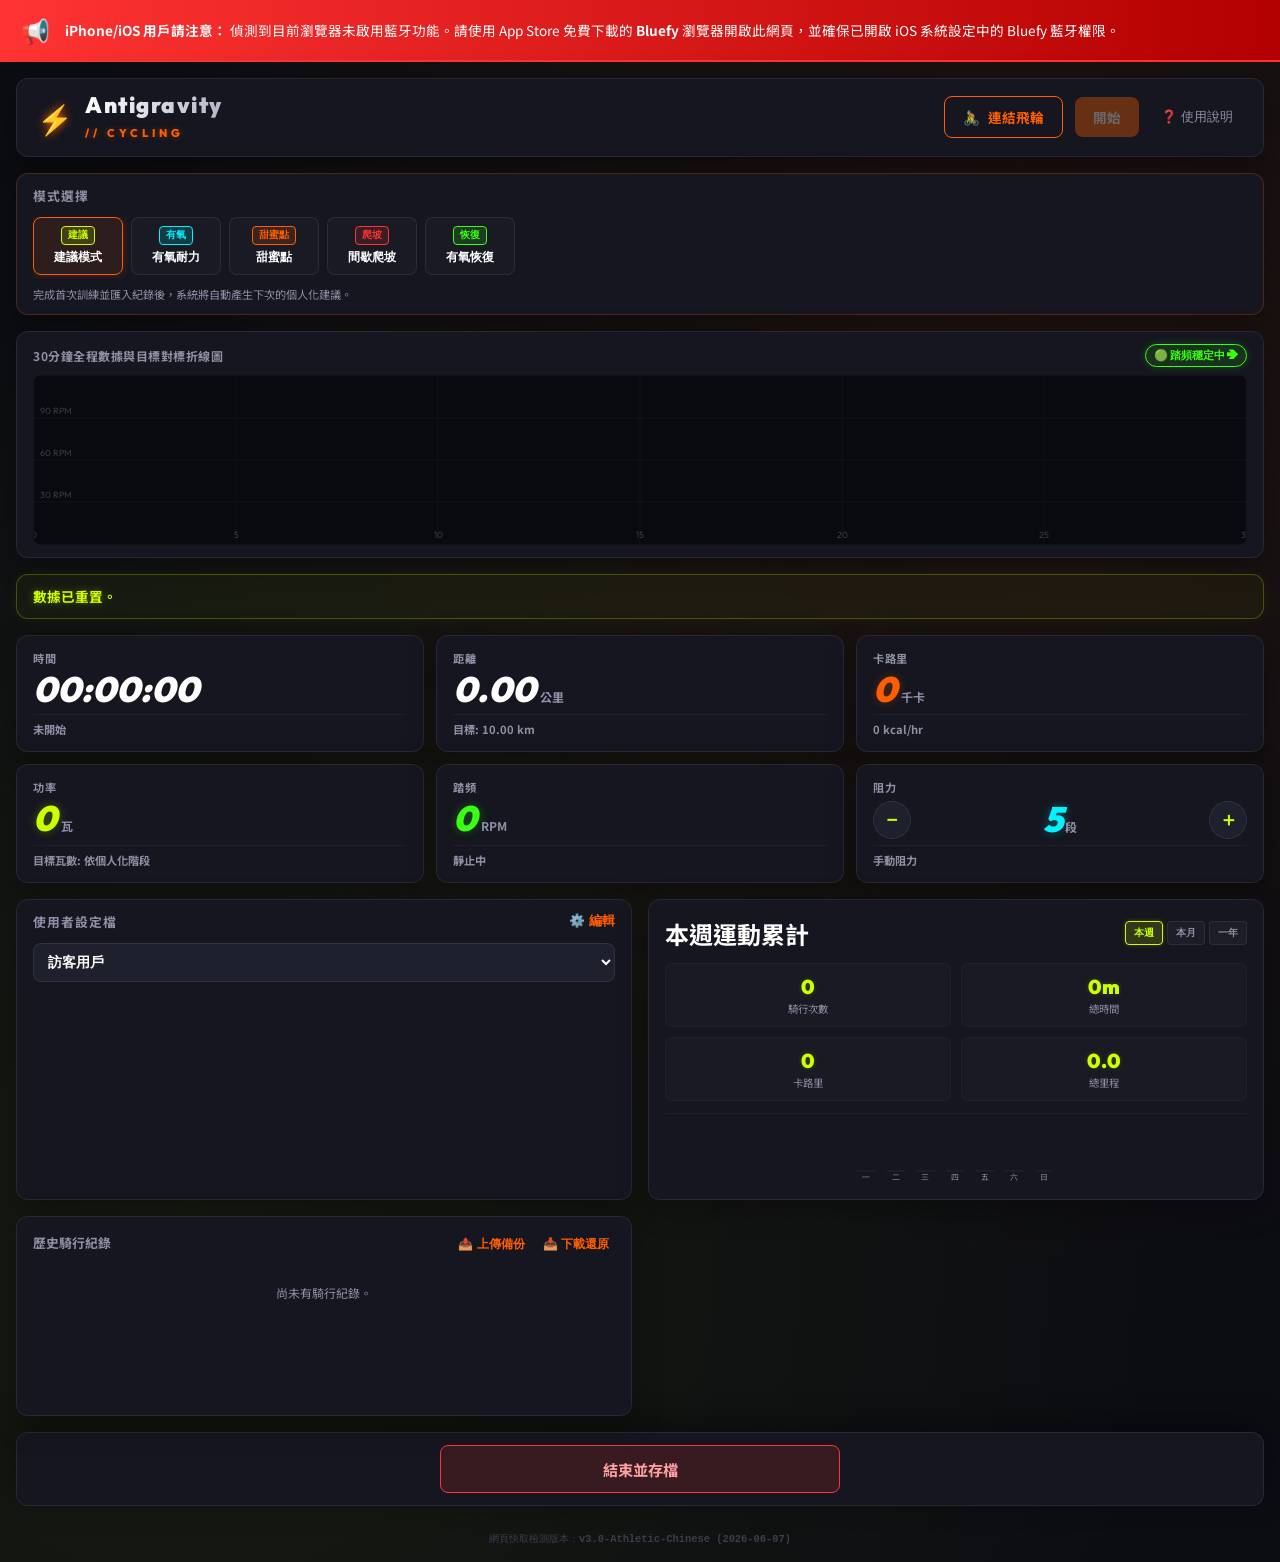
==== commit f5cac4bc: "Initialize cycling app with multi-user, history, rules engine, and iOS support" ====
--- a/index.html
+++ b/index.html
@@ -189,7 +189,14 @@
 
         <!-- 本週累計面板 -->
         <div class="card weekly-stats-card">
-          <h2 class="card-title">本週運動累計</h2>
+          <div class="stats-header-row">
+            <h2 class="card-title" id="stats-panel-title">本週運動累計</h2>
+            <div class="stats-tabs">
+              <button class="stats-tab-btn active" data-range="week">本週</button>
+              <button class="stats-tab-btn" data-range="month">本月</button>
+              <button class="stats-tab-btn" data-range="year">一年</button>
+            </div>
+          </div>
           <div class="weekly-stats-grid">
             <div class="weekly-stat-item">
               <span class="weekly-stat-val" id="weekly-count">0</span>
--- a/style.css
+++ b/style.css
@@ -601,6 +601,42 @@
 }
 
 /* 本週累計面板 */
+.stats-header-row {
+  display: flex;
+  justify-content: space-between;
+  align-items: center;
+  margin-bottom: 12px;
+}
+
+.stats-tabs {
+  display: flex;
+  gap: 4px;
+}
+
+.stats-tab-btn {
+  background: rgba(255, 255, 255, 0.03);
+  border: 1px solid var(--border-color);
+  color: var(--text-muted);
+  font-size: 0.65rem;
+  font-weight: 700;
+  padding: 4px 8px;
+  border-radius: 4px;
+  cursor: pointer;
+  transition: all 0.2s;
+}
+
+.stats-tab-btn:hover {
+  background: rgba(255, 255, 255, 0.07);
+  color: white;
+}
+
+.stats-tab-btn.active {
+  background: rgba(204, 255, 0, 0.15);
+  border-color: var(--sports-yellow);
+  color: var(--sports-yellow);
+  box-shadow: 0 0 5px rgba(204, 255, 0, 0.2);
+}
+
 .weekly-stats-card {
   display: flex;
   flex-direction: column;
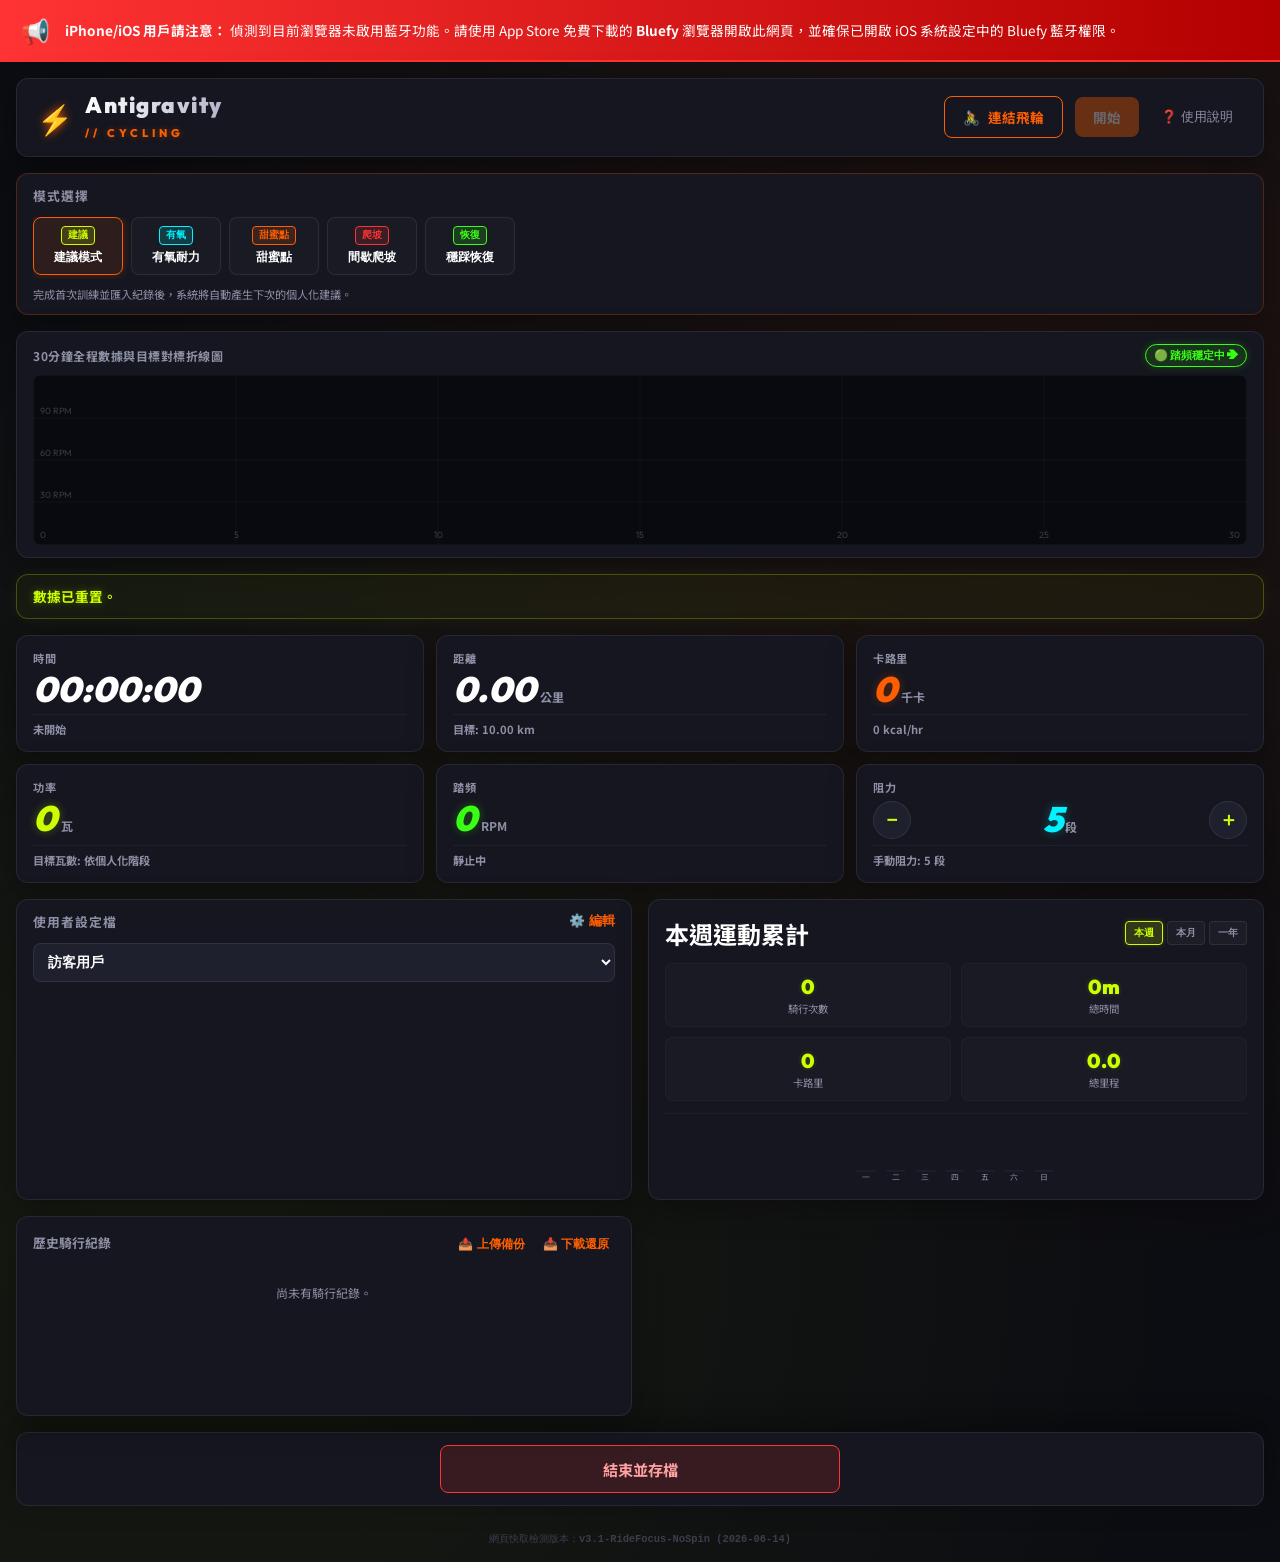
==== commit 575a5717: "Improve ride focus and resistance plans" ====
--- a/index.html
+++ b/index.html
@@ -74,7 +74,7 @@
             </button>
             <button class="workout-btn" id="mode-recovery" data-mode="recovery">
               <span class="mode-badge badge-easy">恢復</span>
-              <span class="mode-name">有氧恢復</span>
+              <span class="mode-name">穩踩恢復</span>
             </button>
           </div>
           <p id="personalized-mode-desc" class="mode-desc">載入上一次訓練結算推薦的個人化課表...</p>
@@ -260,7 +260,7 @@
     
     <!-- 網頁快取檢測版本 -->
     <div class="version-tag">
-      網頁快取檢測版本：<strong>v3.0-Athletic-Chinese (2026-06-07)</strong>
+      網頁快取檢測版本：<strong>v3.1-RideFocus-NoSpin (2026-06-14)</strong>
     </div>
   </div>
 
--- a/style.css
+++ b/style.css
@@ -830,6 +830,88 @@
 }
 
 /* ==========================================
+   RIDING FOCUS MODE
+   ========================================== */
+body.ride-active .app-container {
+  max-width: 1200px;
+}
+
+body.ride-active .app-main {
+  grid-template-columns: 1fr;
+}
+
+body.ride-active .workout-card,
+body.ride-active .right-section,
+body.ride-active .version-tag {
+  display: none;
+}
+
+body.ride-active .left-section {
+  gap: 14px;
+}
+
+body.ride-active .feedback-card {
+  order: -2;
+  padding: 18px 20px;
+  background: rgba(204, 255, 0, 0.08);
+  border-color: rgba(204, 255, 0, 0.5);
+  box-shadow: 0 0 24px rgba(204, 255, 0, 0.12);
+}
+
+body.ride-active .ride-feedback {
+  font-size: 1.35rem;
+  line-height: 1.45;
+}
+
+body.ride-active .metrics-grid {
+  order: -1;
+  grid-template-columns: repeat(4, minmax(0, 1fr));
+  gap: 14px;
+}
+
+body.ride-active #card-time,
+body.ride-active #card-resistance {
+  grid-column: span 2;
+}
+
+body.ride-active .metric-card {
+  min-height: 142px;
+  padding: 18px;
+  gap: 8px;
+}
+
+body.ride-active .metric-lbl {
+  font-size: 0.95rem;
+}
+
+body.ride-active .metric-value {
+  font-size: 3rem;
+}
+
+body.ride-active #card-time .metric-value,
+body.ride-active #card-resistance .metric-value {
+  font-size: 3.35rem;
+}
+
+body.ride-active .metric-unit {
+  font-size: 0.95rem;
+}
+
+body.ride-active .metric-trend {
+  font-size: 0.9rem;
+  line-height: 1.35;
+  white-space: normal;
+  overflow: visible;
+  text-overflow: clip;
+}
+
+body.ride-active .btn-adjust {
+  width: 52px;
+  height: 52px;
+  font-size: 1.75rem;
+}
+
+/* ==========================================
    MODAL WINDOW STYLES
    ========================================== */
 .modal-overlay {
@@ -1211,6 +1293,15 @@
     display: grid;
     grid-template-columns: 1fr;
     gap: 8px;
+    min-width: 0;
+  }
+
+  .app-main > *,
+  .card,
+  .workout-options,
+  .metrics-grid {
+    min-width: 0;
+    max-width: 100%;
   }
 
   /* 5大課表 */
@@ -1249,7 +1340,7 @@
   .metrics-grid {
     grid-column: span 1;
     order: 4;
-    grid-template-columns: 1fr 1fr;
+    grid-template-columns: minmax(0, 1fr) minmax(0, 1fr);
     gap: 8px;
   }
 
@@ -1337,6 +1428,376 @@
   }
 }
 
+@media (max-width: 768px) {
+  body.ride-active .app-header {
+    position: sticky;
+    top: 0;
+    z-index: 200;
+  }
+
+  body.ride-active .workout-card,
+  body.ride-active .chart-card,
+  body.ride-active .user-profile-card,
+  body.ride-active .weekly-stats-card,
+  body.ride-active .history-list-card,
+  body.ride-active .version-tag {
+    display: none;
+  }
+
+  body.ride-active .feedback-card {
+    order: 1;
+    padding: 14px;
+    border-width: 2px;
+  }
+
+  body.ride-active .ride-feedback {
+    font-size: 1.08rem;
+    line-height: 1.55;
+    min-height: 58px;
+    display: flex;
+    align-items: center;
+  }
+
+  body.ride-active .metrics-grid {
+    order: 2;
+    grid-template-columns: minmax(0, 1fr) minmax(0, 1fr);
+    gap: 10px;
+  }
+
+  body.ride-active #card-time {
+    order: 1;
+    grid-column: 1 / -1;
+  }
+
+  body.ride-active #card-cadence {
+    order: 2;
+  }
+
+  body.ride-active #card-power {
+    order: 3;
+  }
+
+  body.ride-active #card-resistance {
+    order: 4;
+    grid-column: 1 / -1;
+  }
+
+  body.ride-active #card-distance {
+    order: 5;
+  }
+
+  body.ride-active #card-calories {
+    order: 6;
+  }
+
+  body.ride-active .metric-card {
+    min-height: 132px;
+    padding: 14px;
+  }
+
+  body.ride-active .metric-lbl {
+    font-size: 0.95rem;
+  }
+
+  body.ride-active .metric-value {
+    font-size: 2.55rem;
+  }
+
+  body.ride-active #card-time .metric-value {
+    font-size: 2.95rem;
+  }
+
+  body.ride-active #card-cadence .metric-value,
+  body.ride-active #card-power .metric-value,
+  body.ride-active #card-resistance .metric-value {
+    font-size: 3.05rem;
+  }
+
+  body.ride-active .metric-unit {
+    font-size: 0.9rem;
+  }
+
+  body.ride-active .metric-trend {
+    font-size: 0.88rem;
+  }
+
+  body.ride-active .app-footer {
+    order: 3;
+    position: static;
+    width: 100%;
+  }
+}
+
+/* iPhone 13 mini / 12 mini：375px viewport 專用 */
+@media (max-width: 390px) {
+  .app-container {
+    padding: 8px;
+    gap: 10px;
+    padding-bottom: 8px;
+  }
+
+  .warning-banner {
+    padding: 10px 12px;
+    font-size: 0.95rem;
+    gap: 10px;
+  }
+
+  .app-header {
+    padding: 10px 12px;
+    gap: 10px;
+  }
+
+  .brand {
+    gap: 8px;
+    min-width: 0;
+  }
+
+  .logo-icon {
+    font-size: 1.65rem;
+  }
+
+  .brand-text h1 {
+    font-size: 1.25rem;
+    letter-spacing: 0.8px;
+  }
+
+  .brand-text .subtitle {
+    font-size: 0.7rem;
+    letter-spacing: 2px;
+  }
+
+  .header-controls {
+    gap: 8px;
+    flex-shrink: 0;
+  }
+
+  .btn {
+    min-height: 44px;
+    padding: 10px 12px;
+    font-size: 0.9rem;
+  }
+
+  .workout-card,
+  .chart-card,
+  .feedback-card,
+  .metric-card,
+  .user-profile-card,
+  .weekly-stats-card,
+  .history-list-card {
+    padding: 12px;
+    border-radius: 10px;
+  }
+
+  .title-label,
+  .card-header-with-actions .card-title {
+    font-size: 0.9rem;
+  }
+
+  .workout-options {
+    gap: 10px;
+    padding-bottom: 8px;
+  }
+
+  .workout-btn {
+    min-width: 108px;
+    min-height: 66px;
+    padding: 10px 12px;
+  }
+
+  .mode-badge {
+    font-size: 0.72rem;
+    padding: 3px 7px;
+  }
+
+  .mode-name {
+    font-size: 0.92rem;
+  }
+
+  .mode-desc {
+    font-size: 0.9rem;
+    line-height: 1.5;
+    margin-top: 10px;
+  }
+
+  .chart-header {
+    align-items: flex-start;
+    gap: 8px;
+  }
+
+  .chart-title {
+    font-size: 0.88rem;
+    line-height: 1.35;
+  }
+
+  .trend-badge {
+    font-size: 0.78rem;
+    white-space: nowrap;
+    padding: 4px 8px;
+  }
+
+  #trendChartContainer {
+    height: 168px;
+  }
+
+  .ride-feedback {
+    font-size: 0.98rem;
+    line-height: 1.55;
+  }
+
+  .metrics-grid {
+    gap: 10px;
+  }
+
+  #card-time,
+  #card-resistance {
+    grid-column: 1 / -1;
+  }
+
+  .metric-card {
+    min-height: 116px;
+    gap: 6px;
+  }
+
+  .metric-lbl {
+    font-size: 0.88rem;
+    letter-spacing: 0.3px;
+  }
+
+  .metric-value {
+    font-size: 2.05rem;
+  }
+
+  #card-time .metric-value,
+  #card-resistance .metric-value {
+    font-size: 2.45rem;
+  }
+
+  .metric-unit {
+    font-size: 0.85rem;
+  }
+
+  .metric-trend {
+    font-size: 0.82rem;
+    line-height: 1.35;
+    white-space: normal;
+    overflow: visible;
+    text-overflow: clip;
+  }
+
+  .resistance-control-layout {
+    gap: 10px;
+  }
+
+  .btn-adjust {
+    width: 48px;
+    height: 48px;
+    font-size: 1.55rem;
+  }
+
+  .select-input,
+  .hist-date,
+  .no-records {
+    font-size: 0.92rem;
+  }
+
+  .weekly-stat-val {
+    font-size: 1.45rem;
+  }
+
+  .weekly-stat-lbl,
+  .hist-meta,
+  .btn-link,
+  .sync-code-badge {
+    font-size: 0.8rem;
+  }
+
+  .app-footer {
+    position: static;
+    width: 100%;
+    padding: 10px;
+    border-radius: 12px;
+  }
+
+  .app-footer .btn {
+    max-width: none;
+    min-height: 52px;
+    font-size: 1rem;
+  }
+
+  body.ride-active .app-container {
+    gap: 8px;
+  }
+
+  body.ride-active .app-header {
+    padding: 8px 10px;
+  }
+
+  body.ride-active .brand-text h1 {
+    font-size: 1.15rem;
+  }
+
+  body.ride-active .brand-text .subtitle {
+    font-size: 0.68rem;
+  }
+
+  body.ride-active .feedback-card {
+    padding: 14px;
+    border-radius: 10px;
+  }
+
+  body.ride-active .ride-feedback {
+    font-size: 1.15rem;
+    line-height: 1.55;
+    min-height: 74px;
+  }
+
+  body.ride-active .metrics-grid {
+    gap: 10px;
+  }
+
+  body.ride-active .metric-card {
+    min-height: 126px;
+    padding: 14px;
+  }
+
+  body.ride-active #card-time,
+  body.ride-active #card-resistance {
+    min-height: 136px;
+  }
+
+  body.ride-active .metric-lbl {
+    font-size: 1rem;
+  }
+
+  body.ride-active .metric-value {
+    font-size: 2.6rem;
+  }
+
+  body.ride-active #card-time .metric-value {
+    font-size: 3rem;
+  }
+
+  body.ride-active #card-cadence .metric-value,
+  body.ride-active #card-power .metric-value,
+  body.ride-active #card-resistance .metric-value {
+    font-size: 3.1rem;
+  }
+
+  body.ride-active .metric-unit {
+    font-size: 0.92rem;
+  }
+
+  body.ride-active .metric-trend {
+    font-size: 0.92rem;
+  }
+
+  body.ride-active .btn-adjust {
+    width: 54px;
+    height: 54px;
+    font-size: 1.85rem;
+  }
+}
+
 /* ==========================================
    ANIMATIONS
    ========================================== */
